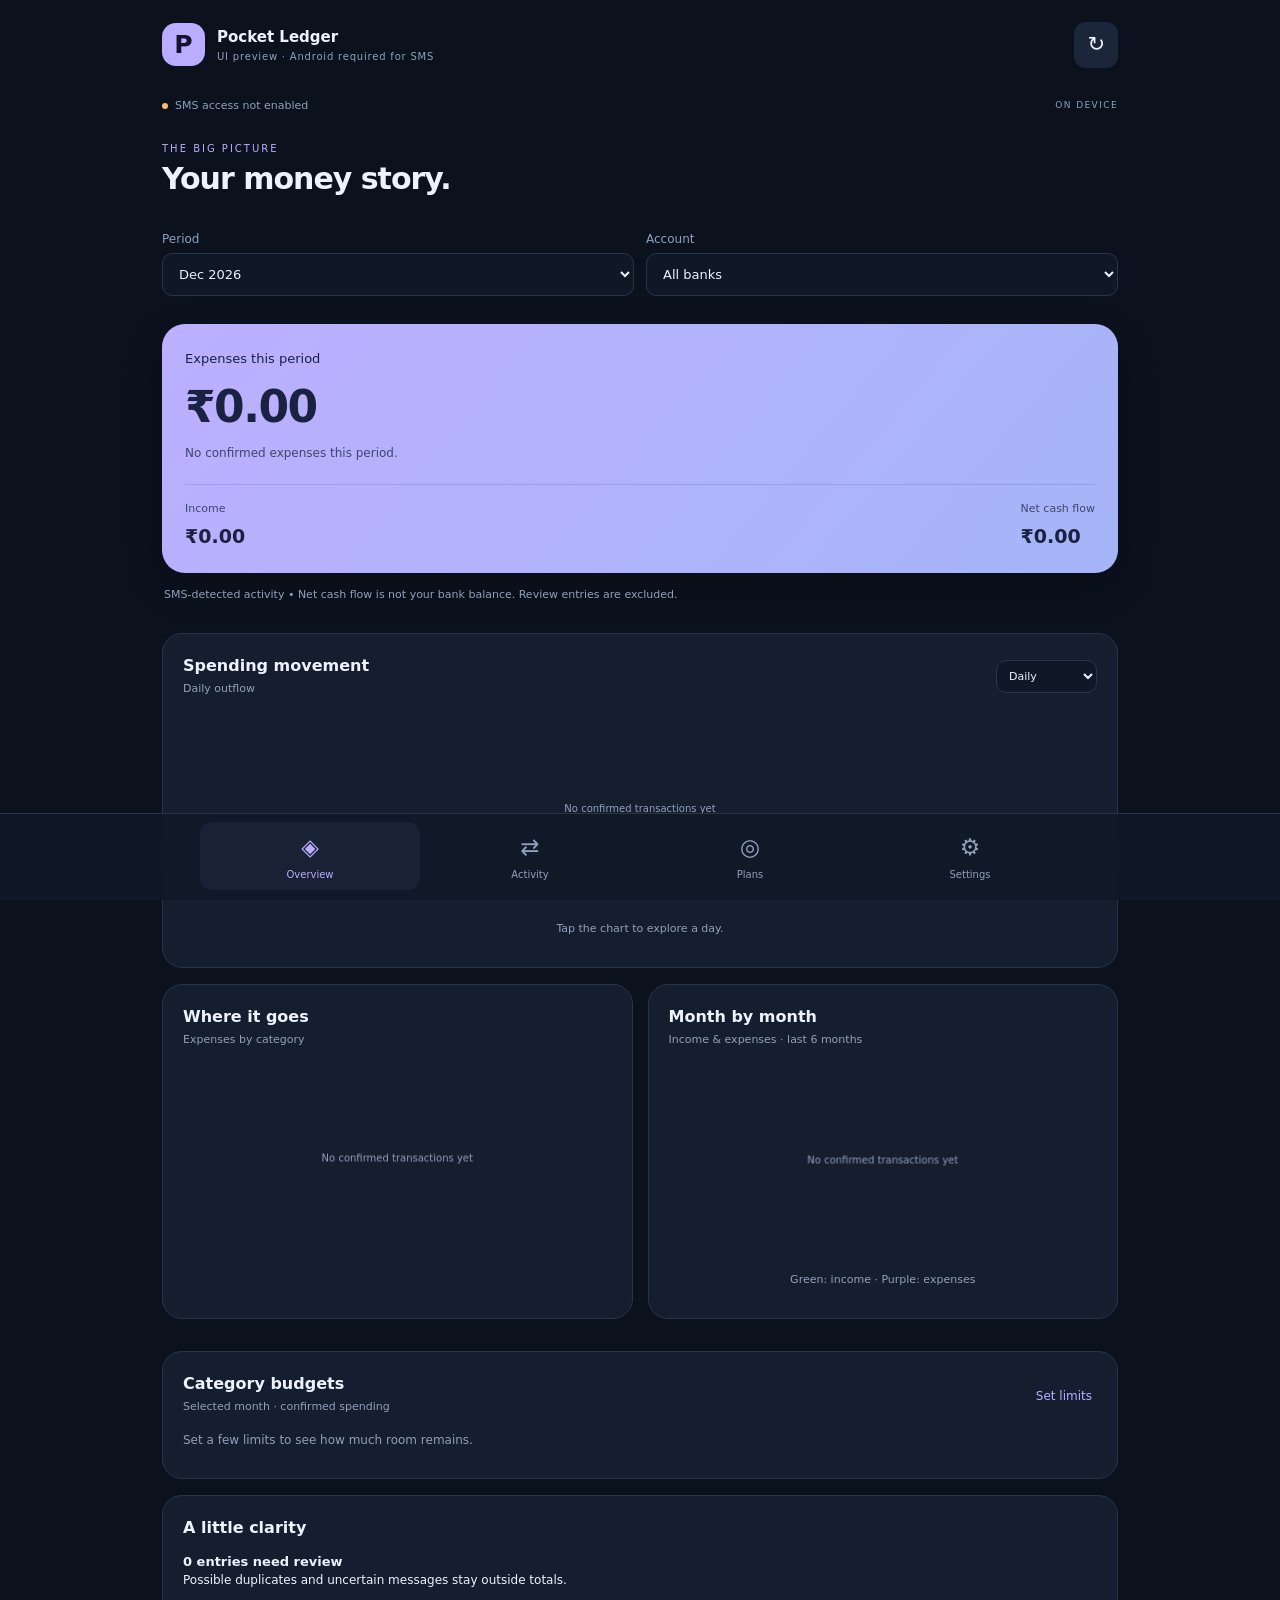
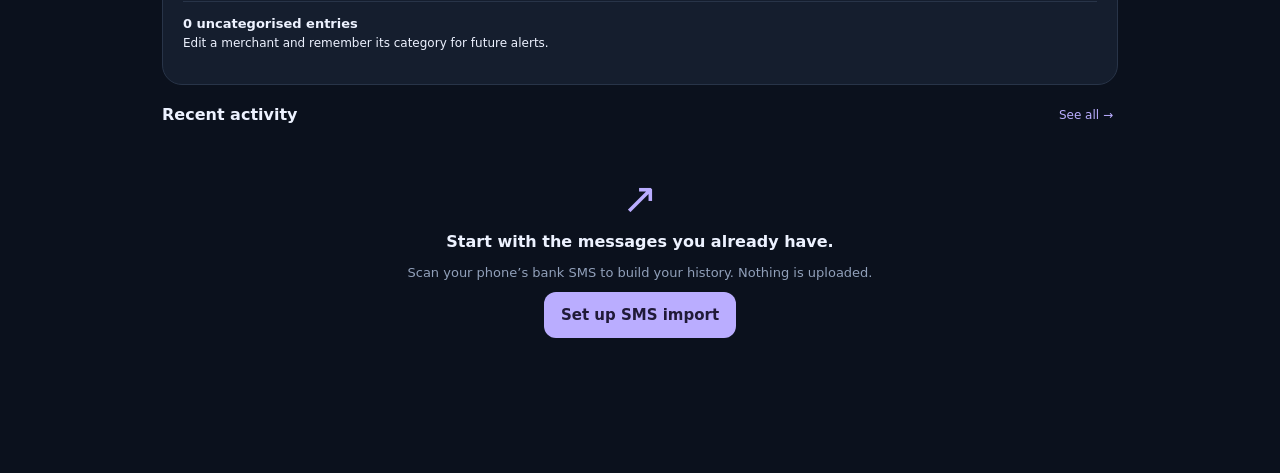
==== PREVIEW.html @ 4aaae6c0 "Fix older Android WebView rendering and verify live dashboard charts" ====
<!doctype html><html lang="en"><head><meta charset="utf-8"><meta name="viewport" content="width=device-width,initial-scale=1,viewport-fit=cover"><meta http-equiv="Content-Security-Policy" content="default-src 'self' data:; script-src 'self' 'unsafe-inline'; style-src 'self' 'unsafe-inline'; connect-src 'none'; img-src 'self' data:"><title>Pocket Ledger</title><style>:root{color-scheme:dark;--bg:#0b111d;--card:#151e2e;--line:#283448;--text:#edf2ff;--muted:#91a0ba;--accent:#baadff;--green:#75e2b4;--red:#ff9ea8}*{box-sizing:border-box}body{margin:0;background:var(--bg);color:var(--text);font:15px/1.5 system-ui,-apple-system,sans-serif}header{display:flex;justify-content:space-between;align-items:center;max-width:1000px;margin:auto;padding:22px 22px 10px}.brand{display:flex;gap:12px;align-items:center;font-weight:700}.brand small{display:block;font-size:10px;color:var(--muted);font-weight:400;letter-spacing:.8px}.logo{display:grid;place-items:center;background:var(--accent);color:#16112d;border-radius:14px;height:43px;width:43px;font-size:25px}main{max-width:1000px;margin:auto;padding:10px 22px 110px}.status{display:flex;gap:7px;align-items:center;color:var(--muted);font-size:11px;margin:10px 0 27px}.dot{height:6px;width:6px;border-radius:50%;background:#ffb86b}.dot.ok{background:var(--green)}.local{margin-left:auto;letter-spacing:1.4px;font-size:9px}.eyebrow{color:var(--accent);font-size:10px;letter-spacing:2px;margin:0 0 5px}h1{font-size:30px;line-height:1.2;font-weight:600;letter-spacing:-1px;margin:0 0 23px}h2{font-size:44px;line-height:1.15;letter-spacing:-1.5px;margin:12px 0}h3{margin:0;font-size:16px;font-weight:600}p{margin:9px 0;color:var(--muted)}button,input,select{font:inherit}button{cursor:pointer;border:0;border-radius:12px;padding:12px 17px;transition:transform .15s,background .15s}button:active{transform:scale(.97)}button:disabled{opacity:.5}input,select{background:#101827;color:var(--text);border:1px solid var(--line);border-radius:10px;padding:12px;width:100%;min-width:0}select{font-size:13px}input:focus,select:focus,button:focus-visible{outline:2px solid var(--accent);outline-offset:2px}label{display:block;font-size:12px;color:var(--muted);margin:10px 0}label input,label select{margin-top:5px}.filters{display:flex;gap:12px;margin-bottom:18px}.filters>*{flex:1;min-width:0}.hero{background:linear-gradient(130deg,#bcafff,#a5b5f7);border-radius:23px;padding:23px;color:#1b2140;box-shadow:0 14px 40px #0002}.hero span{font-size:13px}.hero p{color:#3d476d;font-size:12px}.heroBottom{border-top:1px solid #454a7433;margin-top:22px;padding-top:16px;display:flex;justify-content:space-between;gap:12px}.heroBottom small,.heroBottom strong{display:block}.heroBottom small{font-size:11px;color:#3d476d}.heroBottom strong{font-size:19px;margin-top:4px}.notice{font-size:11px;color:var(--muted);padding:13px 2px;line-height:1.6}.card{border:1px solid var(--line);background:var(--card);border-radius:20px;padding:20px;margin:16px 0}.cardTitle{display:flex;align-items:center;justify-content:space-between;gap:10px;margin-bottom:12px}.cardTitle p{font-size:11px;margin:3px 0}.cardTitle select{width:auto;max-width:130px;font-size:11px;padding:8px}.grid{display:grid;grid-template-columns:1fr 1fr;gap:15px}.grid .card{min-width:0;margin:0 0 16px}canvas{width:100%;display:block;touch-action:pan-y}.chartDetail{font-size:11px;text-align:center;min-height:17px}.legendRow{display:flex;align-items:center;gap:8px;font-size:12px;margin:9px 0}.legendRow b{margin-left:auto}.swatch{width:8px;height:8px;border-radius:4px}.tx{display:flex;gap:12px;align-items:center;width:100%;padding:15px 3px;background:none;color:var(--text);border-radius:0;border-bottom:1px solid var(--line);text-align:left}.txIcon{display:grid;place-items:center;background:#26324a;border-radius:12px;height:43px;width:43px;flex-shrink:0;color:var(--accent);font-size:19px}.txBody{flex:1;min-width:0}.txBody strong{display:block;overflow:hidden;text-overflow:ellipsis;white-space:nowrap;font-weight:500;font-size:14px}.txBody small{display:block;color:var(--muted);font-size:10px;margin-top:3px}.txAmount{text-align:right;font-size:14px;font-weight:600}.txAmount small{display:block;font-weight:400;font-size:9px;color:var(--muted)}.credit{color:var(--green)}.reviewBadge{color:#ffbd7e!important}.empty{text-align:center;padding:25px 12px}.empty p{font-size:13px}.emptyIcon{font-size:43px;color:var(--accent)}.primary{background:var(--accent);color:#201a38;font-weight:600}.secondary{background:#24314a;color:var(--text);border:1px solid #35435d}.danger{background:#422433;color:#ffbbc3}.full{width:100%;margin-top:12px}.icon{background:#1b263a;color:var(--text);font-size:21px;padding:7px 13px}.textButton{background:none;color:var(--accent);padding:5px;font-size:12px}.muted{font-size:12px;color:var(--muted)}.center{text-align:center}nav{position:fixed;bottom:0;left:0;right:0;display:flex;justify-content:center;background:#111a29f5;border-top:1px solid var(--line);padding:8px 8px max(10px,env(safe-area-inset-bottom));backdrop-filter:blur(15px);z-index:5}nav button{flex:1;max-width:220px;background:none;color:var(--muted);font-size:10px;padding:8px}nav span{display:block;font-size:23px;margin-bottom:3px}nav .active{color:var(--accent);background:#b8a9ff0e}.hidden{display:none!important}.page{animation:appear .2s ease}@keyframes appear{from{opacity:0;transform:translateY(5px)}to{opacity:1;transform:none}}.insight{padding:12px 0;border-bottom:1px solid var(--line);font-size:12px}.insight:last-child{border:0}.insight strong{color:var(--text);display:block;font-size:13px}.planHero{margin:18px 0}.planRow{padding:18px;background:var(--card);border:1px solid var(--line);border-radius:15px;margin:13px 0;display:flex;align-items:center;gap:10px}.planRow div{flex:1}.planRow small{display:block;color:var(--muted)}.planRow button{padding:6px 10px;background:none;color:var(--red)}dialog{background:#151e2e;border:1px solid #3a4864;border-radius:20px;color:var(--text);width:calc(100% - 28px);max-width:480px;max-height:88vh;padding:20px;overflow:auto}dialog::backdrop{background:#0009;backdrop-filter:blur(4px)}.check{display:flex;align-items:center;gap:10px}.check input{width:18px}.check label{margin:0}details{font-size:12px;margin:16px 0}details p{white-space:pre-wrap;overflow-wrap:anywhere}#toast{position:fixed;bottom:95px;left:20px;right:20px;max-width:700px;margin:auto;background:#2a3850;color:white;padding:13px;border-radius:12px;font-size:12px;z-index:20;display:none}#search{margin-bottom:14px}@media(max-width:540px){.grid{grid-template-columns:1fr}h1{font-size:28px}.card{padding:17px}}@media(prefers-reduced-motion:reduce){*{animation:none!important;transition:none!important}}
.budgetTrack{background:#283448;height:5px;border-radius:5px;margin-top:9px;overflow:hidden}.budgetTrack div{height:100%;border-radius:5px}
</style></head><body>
<header><div class="brand"><span class="logo">P</span><div>Pocket Ledger<small>UI preview · Android required for SMS</small></div></div><button id="refresh" class="icon" aria-label="Refresh tracker">↻</button></header>
<main><div class="status"><span id="statusDot" class="dot"></span><span id="status">SMS access not enabled</span><span class="local">ON DEVICE</span></div>
<section id="overview" class="page"><div class="title"><div><p class="eyebrow">THE BIG PICTURE</p><h1>Your money story.</h1></div></div><div class="filters"><label>Period<select id="period"></select></label><label>Account<select id="bank"><option value="all">All banks</option><option>KVB</option><option>HDFC</option><option>India Post</option></select></label></div>
<div class="hero"><span>Expenses this period</span><h2 id="expense">₹0</h2><p id="comparison">Import messages to see your spending.</p><div class="heroBottom"><div><small>Income</small><strong id="income">₹0</strong></div><div><small>Net cash flow</small><strong id="net">₹0</strong></div></div></div>
<div class="notice">SMS-detected activity • Net cash flow is not your bank balance. Review entries are excluded.</div>
<article class="card"><div class="cardTitle"><div><h3>Spending movement</h3><p id="trendSubtitle">Daily outflow</p></div><select id="trendMode" aria-label="Trend view"><option value="daily">Daily</option><option value="cumulative">Cumulative</option></select></div><canvas id="trend" height="200" aria-label="Spending line chart"></canvas><p id="trendDetail" class="chartDetail">Tap the chart to explore a day.</p></article>
<div class="grid"><article class="card"><div class="cardTitle"><div><h3>Where it goes</h3><p>Expenses by category</p></div></div><canvas id="pie" height="195" aria-label="Category doughnut chart"></canvas><div id="legend"></div></article><article class="card"><div class="cardTitle"><div><h3>Month by month</h3><p>Income & expenses · last 6 months</p></div></div><canvas id="bars" height="200" aria-label="Monthly income and expense bar chart"></canvas><p class="chartDetail">Green: income · Purple: expenses</p></article></div>
<article class="card"><div class="cardTitle"><div><h3>Category budgets</h3><p>Selected month · confirmed spending</p></div><button id="editBudgets" class="textButton">Set limits</button></div><div id="budgetList"></div></article><article class="card"><h3>A little clarity</h3><div id="insights"></div></article><div class="cardTitle"><h3>Recent activity</h3><button id="seeAll" class="textButton">See all →</button></div><div id="recent"></div><div class="empty" id="welcome"><span class="emptyIcon">↗</span><h3>Start with the messages you already have.</h3><p>Scan your phone’s bank SMS to build your history. Nothing is uploaded.</p><button class="primary" id="welcomeScan">Set up SMS import</button></div></section>
<section id="transactions" class="page hidden"><p class="eyebrow">EVERY RUPEE</p><h1>Your transactions.</h1><input id="search" type="search" placeholder="Search merchant, account or message"><div class="filters"><select id="txStatus" aria-label="Transaction status"><option value="all">All entries</option><option value="confirmed">Confirmed</option><option value="review">Needs review</option><option value="excluded">Excluded</option></select><select id="txDirection" aria-label="Direction"><option value="all">In & out</option><option value="debit">Money out</option><option value="credit">Money in</option></select></div><p class="muted">Uses the period and bank selected on Overview.</p><div id="txList"></div><button id="loadMore" class="secondary hidden">Show more</button></section>
<section id="plans" class="page hidden"><p class="eyebrow">MAKE ROOM FOR WHAT MATTERS</p><h1>Look ahead.</h1><p class="muted">Use a verified balance, not SMS cash flow, to estimate what remains.</p><article class="card"><label>Available money now (₹)<input id="available" type="number" min="0" step="0.01" placeholder="Enter a verified balance"></label><label>Expected income before the horizon (₹)<input id="expected" type="number" min="0" step="0.01" placeholder="0"></label><label>Plan until<input id="horizon" type="date"></label><label>Other costs before that date (₹)<input id="otherCosts" type="number" min="0" step="0.01" placeholder="Bills, everyday spending…"></label></article><div class="hero planHero"><span id="forecastLabel">Estimated remaining</span><h2 id="forecast">—</h2><p id="forecastNote">Enter an available balance to start.</p></div><button id="newPlan" class="primary full">+ Add future expense</button><div id="planList"></div><p class="notice">Estimates only. Enter plans you have not paid yet and remove them after payment. Expected income is not guaranteed. Plans outside the horizon are excluded.</p></section>
<section id="settings" class="page hidden"><p class="eyebrow">YOU ARE IN CONTROL</p><h1>Import & privacy.</h1><article class="card"><h3>Connect your SMS history</h3><p>Enable Read SMS for historical scanning and Receive SMS for new alerts. Supported bank labels: KVB, HDFC, IPPB and DOPBNK / Post Office.</p><button id="permissions" class="primary full">Grant SMS access</button><button id="scan" class="secondary full">Scan all existing messages</button><p id="scanState" class="muted"></p></article><article class="card"><h3>How totals work</h3><p>Only confirmed entries count. Transfers, excluded entries and review entries do not contribute to income or spending. Merchant rules learn from your edits. Unknown merchants stay uncategorised.</p><p>SMS time is shown as the alert date. The actual payment date may differ. Unsupported message formats may not import.</p><p>This app has no Internet permission. Data is stored inside Android’s app storage. Your SMS messages are never edited or deleted. Uninstalling the app removes its data.</p></article><article class="card"><h3>Your data</h3><button id="export" class="secondary full">Export transactions as CSV</button><button id="clear" class="danger full">Delete tracker data</button></article><p class="muted center">Pocket Ledger · SMS edition · 1.0</p></section>
</main><nav aria-label="Main navigation"><button data-page="overview" class="active"><span>◈</span>Overview</button><button data-page="transactions"><span>⇄</span>Activity</button><button data-page="plans"><span>◎</span>Plans</button><button data-page="settings"><span>⚙</span>Settings</button></nav><div id="toast" role="status"></div>
<dialog id="editDialog"><form id="editForm"><div class="cardTitle"><h3>Review transaction</h3><button type="button" class="icon" id="closeEdit" aria-label="Close">×</button></div><div id="editSummary"></div><label>Merchant<input id="editMerchant" maxlength="100"></label><label>Category<select id="editCategory"></select></label><label>Direction<select id="editDirection"><option value="debit">Money out</option><option value="credit">Money in</option></select></label><label>Status<select id="editStatus"><option value="confirmed">Confirmed — include in totals</option><option value="review">Needs review — exclude for now</option><option value="excluded">Excluded — omit from totals</option></select></label><label class="check"><input id="learn" type="checkbox">Remember this merchant category</label><details><summary>Original SMS & parser notes</summary><p id="rawMessage"></p><p id="reason"></p></details><button type="submit" class="primary full">Save changes</button></form></dialog>
<dialog id="planDialog"><form id="planForm"><div class="cardTitle"><h3>Future expense</h3><button id="closePlan" type="button" class="icon" aria-label="Close">×</button></div><label>What are you planning?<input id="planName" maxlength="100" required placeholder="Trip, phone, rent…"></label><label>Amount (₹)<input id="planAmount" type="number" min="0.01" step="0.01" required></label><label>Payment date<input id="planDate" type="date" required></label><button type="submit" class="primary full">Add to plan</button></form></dialog><dialog id="budgetDialog"><form id="budgetForm"><div class="cardTitle"><h3>Monthly category limits</h3><button id="closeBudgets" type="button" class="icon" aria-label="Close">×</button></div><p class="muted">Limits repeat each month. Blank means no limit. Uses the bank filter on Overview.</p><div id="budgetInputs"></div><button type="submit" class="primary full">Save budgets</button></form></dialog><script>'use strict';
// Android 8-10 can ship older WebViews. Keep DOM updates compatible.
if(typeof Element!=='undefined'&&!Element.prototype.replaceChildren){Element.prototype.replaceChildren=function(){while(this.firstChild)this.removeChild(this.firstChild);for(let i=0;i<arguments.length;i++)this.appendChild(arguments[i]);};}

const $=id=>document.getElementById(id), categories=['Uncategorised','Food','Travel','Shopping','Groceries','Bills','Health','Entertainment','Income','Transfer','Other'];
const colors=['#baadff','#75e2b4','#ffbe87','#7dc8ff','#ff9ea8','#e4cf83','#c297e8','#7bc7bf','#afbfda'];
let state={transactions:[],plans:[],smsGranted:false}, editId=null, page='overview', limit=100, trendPoints=[], chartDays=[];
const money=v=>new Intl.NumberFormat('en-IN',{style:'currency',currency:'INR',maximumFractionDigits:2}).format(v/100);
const key=t=>{const d=new Date(t);return `${d.getFullYear()}-${String(d.getMonth()+1).padStart(2,'0')}`;};
const localDate=d=>`${d.getFullYear()}-${String(d.getMonth()+1).padStart(2,'0')}-${String(d.getDate()).padStart(2,'0')}`;
const monthLabel=k=>new Date(k+'-01T12:00:00').toLocaleDateString('en-IN',{month:'short',year:'numeric'});
function el(tag,text,cls){const e=document.createElement(tag);if(text!==undefined)e.textContent=text;if(cls)e.className=cls;return e;}
function toast(s){$('toast').textContent=s;$('toast').style.display='block';clearTimeout(toast.timer);toast.timer=setTimeout(()=>$('toast').style.display='none',6500);}
function native(method,...args){if(window.Ledger&&typeof window.Ledger[method]==='function')window.Ledger[method](...args);else toast('SMS access requires the Android app. This browser preview contains no bank data.');}
window.nativeEvent=(type,payload)=>{if(type==='snapshot'){try{state=JSON.parse(payload);updatePeriods();render();}catch(e){toast('Unable to read tracker data.');}}else if(type==='cleared'){localStorage.clear();['available','expected','otherCosts'].forEach(id=>$(id).value='');renderPlans();renderBudgets();}else if(type==='scanDone'){$('scan').disabled=false;$('scanState').textContent='Scan finished.';}else toast(payload);};
function updatePeriods(){const chosen=$('period').value;const ks=[...new Set([key(Date.now()),...state.transactions.map(t=>key(t.time))])].sort().reverse();$('period').replaceChildren(...ks.map(k=>{const o=el('option',monthLabel(k));o.value=k;return o;}),(()=>{const o=el('option','All history');o.value='all';return o;})());if(ks.includes(chosen)||chosen==='all')$('period').value=chosen;}
function filtered(){return state.transactions.filter(t=>($('bank').value==='all'||t.bank===$('bank').value)&&($('period').value==='all'||key(t.time)===$('period').value));}
const included=t=>t.status==='confirmed'&&t.category!=='Transfer';
function sums(items){return items.filter(included).reduce((s,t)=>{s[t.direction]+=t.amount;return s;},{debit:0,credit:0});}
function showPage(p){page=p;document.querySelectorAll('.page').forEach(e=>e.classList.toggle('hidden',e.id!==p));document.querySelectorAll('nav button').forEach(e=>e.classList.toggle('active',e.dataset.page===p));window.scrollTo(0,0);if(p==='overview')setTimeout(charts,0);if(p==='transactions')renderTransactions();}
function render(){const tx=filtered(),s=sums(tx);$('expense').textContent=money(s.debit);$('income').textContent=money(s.credit);$('net').textContent=money(s.credit-s.debit);$('welcome').classList.toggle('hidden',state.transactions.length>0);$('status').textContent=state.smsGranted?'SMS enabled · new alerts imported on arrival':'SMS access not enabled';$('statusDot').classList.toggle('ok',state.smsGranted);
let comparison='No confirmed expenses this period.';if(s.debit){if($('period').value==='all')comparison='All confirmed SMS-detected expenses.';else{const d=new Date($('period').value+'-01T12:00:00');d.setMonth(d.getMonth()-1);const prev=sums(state.transactions.filter(t=>key(t.time)===key(d)&&($('bank').value==='all'||t.bank===$('bank').value))).debit;comparison=prev?`${Math.abs((s.debit-prev)/prev*100).toFixed(0)}% ${s.debit>=prev?'higher':'lower'} than previous month`:'No previous-month spending for comparison.';}}$('comparison').textContent=comparison;
const agg={};tx.filter(t=>included(t)&&t.direction==='debit').forEach(t=>agg[t.category]=(agg[t.category]||0)+t.amount);const sorted=Object.entries(agg).sort((a,b)=>b[1]-a[1]);$('legend').replaceChildren(...sorted.map(([name,v],i)=>{const r=el('div',undefined,'legendRow'),dot=el('span',undefined,'swatch');dot.style.background=colors[i%colors.length];r.append(dot,el('span',name),el('b',money(v)));return r;}));
const review=tx.filter(t=>t.status==='review').length, unknown=tx.filter(t=>included(t)&&t.category==='Uncategorised').length;$('insights').replaceChildren();const insight=(a,b)=>{const e=el('div',undefined,'insight');e.append(el('strong',a),el('span',b));$('insights').append(e);};if(sorted.length)insight(`${sorted[0][0]} leads your spending`,`${money(sorted[0][1])} · ${(sorted[0][1]/s.debit*100).toFixed(0)}% of this period’s expenses`);insight(`${review} entries need review`,'Possible duplicates and uncertain messages stay outside totals.');insight(`${unknown} uncategorised entries`,'Edit a merchant and remember its category for future alerts.');const max=tx.filter(t=>included(t)&&t.direction==='debit').sort((a,b)=>b.amount-a.amount)[0];if(max)insight('Largest detected expense',`${money(max.amount)} at ${max.merchant}`);
$('recent').replaceChildren(...tx.slice(0,5).map(row));renderTransactions();renderPlans();renderBudgets();if(page==='overview')requestAnimationFrame(charts);}
function row(t){const r=el('button',undefined,'tx');const symbol=t.category==='Transfer'?'⇄':t.direction==='credit'?'↙':'↗';const body=el('div',undefined,'txBody');body.append(el('strong',t.merchant),el('small',`${t.bank} · ${t.account==='Unknown'?'Unknown account':'••'+t.account} · ${t.category}`));const amount=el('div',undefined,'txAmount '+(t.direction==='credit'?'credit':''));amount.append(el('span',(t.direction==='debit'?'−':'+')+money(t.amount)),el('small',new Date(t.time).toLocaleDateString('en-IN',{day:'numeric',month:'short'})));if(t.status!=='confirmed')amount.append(el('small',t.status==='review'?'Review':'Excluded','reviewBadge'));r.append(el('span',symbol,'txIcon'),body,amount);r.onclick=()=>edit(t);return r;}
function renderTransactions(){const q=$('search').value.toLowerCase();const list=filtered().filter(t=>($('txStatus').value==='all'||t.status===$('txStatus').value)&&($('txDirection').value==='all'||t.direction===$('txDirection').value)&&[t.merchant,t.raw,t.bank,t.account,t.category].join(' ').toLowerCase().includes(q));$('txList').replaceChildren(...list.slice(0,limit).map(row));if(!list.length)$('txList').append(el('p','No transactions match these filters.','empty'));$('loadMore').classList.toggle('hidden',list.length<=limit);}
function edit(t){editId=t.id;$('editSummary').textContent=`${money(t.amount)} · ${t.bank} · ${new Date(t.time).toLocaleString('en-IN')}`;$('editMerchant').value=t.merchant;$('editCategory').value=t.category;$('editDirection').value=t.direction;$('editStatus').value=t.status;$('learn').checked=false;$('rawMessage').textContent=t.raw;$('reason').textContent=t.reason||'Parser matched an explicit bank transaction. Please verify against the SMS.';$('editDialog').showModal();}
window.closeDialog=()=>{if($('editDialog').open)$('editDialog').close();else if($('planDialog').open)$('planDialog').close();else if($('budgetDialog').open)$('budgetDialog').close();else showPage('overview');};
function canvas(id){const c=$(id),r=c.getBoundingClientRect(),w=r.width||300,h=Number(c.getAttribute('height'));c.width=Math.round(w*devicePixelRatio);c.height=Math.round(h*devicePixelRatio);const x=c.getContext('2d');x.scale(devicePixelRatio,devicePixelRatio);x.font='10px system-ui';return {x,w,h,c};}
function noData(x,w,h){x.fillStyle='#91a0ba';x.textAlign='center';x.fillText('No confirmed transactions yet',w/2,h/2);}
function charts(){if(page!=='overview')return;drawTrend();drawPie();drawBars();}
function drawTrend(){const {x,w,h}=canvas('trend'),out=filtered().filter(t=>included(t)&&t.direction==='debit'),map={};out.forEach(t=>{const k=localDate(new Date(t.time));map[k]=(map[k]||0)+t.amount;});if(!out.length){noData(x,w,h);trendPoints=[];return;}
let start,end;if($('period').value!=='all'){start=new Date($('period').value+'-01T12:00:00');end=new Date(start.getFullYear(),start.getMonth()+1,0,12);}else{start=new Date(Math.min(...out.map(t=>t.time)));start.setHours(12,0,0,0);end=new Date(Math.max(...out.map(t=>t.time)));end.setHours(12,0,0,0);}chartDays=[];let values=[],running=0;for(let d=new Date(start);d<=end;d.setDate(d.getDate()+1)){const k=localDate(d),v=map[k]||0;running+=v;chartDays.push(k);values.push($('trendMode').value==='cumulative'?running:v);}const max=Math.max(...values,1),left=46,right=w-8,top=12,bottom=h-30;trendPoints=[];x.strokeStyle='#29364d';x.fillStyle='#91a0ba';for(let i=0;i<4;i++){const yy=top+(bottom-top)*i/3;x.beginPath();x.moveTo(left,yy);x.lineTo(right,yy);x.stroke();x.textAlign='right';x.fillText('₹'+Math.round(max*(1-i/3)/100).toLocaleString('en-IN'),left-5,yy+3);}values.forEach((v,i)=>trendPoints.push([left+(right-left)*i/Math.max(values.length-1,1),bottom-(bottom-top)*v/max]));const grad=x.createLinearGradient(0,top,0,bottom);grad.addColorStop(0,'#baadff55');grad.addColorStop(1,'#baadff00');x.beginPath();x.moveTo(trendPoints[0][0],bottom);trendPoints.forEach(p=>x.lineTo(...p));x.lineTo(trendPoints[trendPoints.length-1][0],bottom);x.closePath();x.fillStyle=grad;x.fill();x.beginPath();trendPoints.forEach((p,i)=>i?x.lineTo(...p):x.moveTo(...p));x.lineWidth=2.4;x.strokeStyle='#baadff';x.stroke();[0,Math.floor((values.length-1)/2),values.length-1].forEach(i=>{x.fillStyle='#91a0ba';x.textAlign=i===0?'left':i===values.length-1?'right':'center';x.fillText(new Date(chartDays[i]+'T12:00:00').toLocaleDateString('en-IN',{day:'numeric',month:'short'}),trendPoints[i][0],h-7);});$('trendSubtitle').textContent=$('trendMode').value==='cumulative'?'Cumulative outflow · selected period':'Daily outflow · selected period';}
function drawPie(){const {x,w,h}=canvas('pie'),agg={};filtered().filter(t=>included(t)&&t.direction==='debit').forEach(t=>agg[t.category]=(agg[t.category]||0)+t.amount);const values=Object.entries(agg).sort((a,b)=>b[1]-a[1]).map(a=>a[1]),total=values.reduce((a,b)=>a+b,0);if(!total)return noData(x,w,h);const cx=w/2,cy=h/2,r=Math.min(w/2-10,h/2-10);let angle=-Math.PI/2;values.forEach((v,i)=>{const end=angle+v/total*Math.PI*2;x.beginPath();x.arc(cx,cy,r,angle,end);x.arc(cx,cy,r*.72,end,angle,true);x.closePath();x.fillStyle=colors[i%colors.length];x.fill();angle=end;});x.textAlign='center';x.fillStyle='#edf2ff';x.font='bold 17px system-ui';x.fillText(money(total),cx,cy);x.font='10px system-ui';x.fillStyle='#91a0ba';x.fillText('total expenses',cx,cy+19);}
function drawBars(){const {x,w,h}=canvas('bars'),anchor=$('period').value==='all'?new Date():new Date($('period').value+'-01T12:00:00'),months=[];for(let i=5;i>=0;i--)months.push(key(new Date(anchor.getFullYear(),anchor.getMonth()-i,1)));const vals=months.map(m=>sums(state.transactions.filter(t=>key(t.time)===m&&($('bank').value==='all'||t.bank===$('bank').value))));const max=Math.max(...vals.flatMap(s=>[s.credit,s.debit]),1);if(max===1)return noData(x,w,h);const left=44,bottom=h-26,top=14,step=(w-left-8)/6;for(let i=0;i<3;i++){const y=top+(bottom-top)*i/2;x.strokeStyle='#29364d';x.beginPath();x.moveTo(left,y);x.lineTo(w,y);x.stroke();x.fillStyle='#91a0ba';x.textAlign='right';x.fillText('₹'+Math.round(max*(1-i/2)/100).toLocaleString('en-IN'),left-4,y+3);}vals.forEach((s,i)=>{const width=Math.max(4,Math.min(15,step*.25)),px=left+step*i+step*.2;[['credit','#75e2b4'],['debit','#baadff']].forEach(([k,col],j)=>{const bh=(bottom-top)*s[k]/max;x.fillStyle=col;x.fillRect(px+j*(width+3),bottom-bh,width,bh);});x.fillStyle='#91a0ba';x.textAlign='center';x.fillText(new Date(months[i]+'-01T12:00:00').toLocaleDateString('en-IN',{month:'short'}),left+step*(i+.5),h-7);});}
function renderPlans(){const horizon=$('horizon').value,today=localDate(new Date()),within=state.plans.filter(p=>p.date<=horizon&&p.date>=today),total=within.reduce((a,p)=>a+p.amount,0),balance=$('available').value;const remaining=Math.round((Number(balance||0)+Number($('expected').value||0)-Number($('otherCosts').value||0))*100)-total;$('forecast').textContent=balance===''?'—':money(Math.abs(remaining));$('forecastLabel').textContent=remaining<0&&balance!==''?'Estimated shortfall':'Estimated remaining';$('forecastNote').textContent=balance===''?'Enter an available balance to start.':`${money(total)} in plans due by ${horizon}. ${remaining<0?'Your plan needs more funding.':'After entered income, costs and plans.'}`;$('planList').replaceChildren(...state.plans.map(p=>{const r=el('div',undefined,'planRow'),b=el('div');b.append(el('strong',p.name),el('small',p.date+(p.date<today?' · Past due — review or remove':p.date>horizon?' · Outside horizon':'')));const del=el('button','×');del.setAttribute('aria-label','Delete '+p.name);del.onclick=()=>{if(confirm('Remove this future expense?'))native('deletePlan',p.id);};r.append(b,el('strong',money(p.amount)),del);return r;}));}
document.querySelectorAll('nav button').forEach(b=>b.onclick=()=>showPage(b.dataset.page));$('seeAll').onclick=()=>showPage('transactions');$('refresh').onclick=()=>native('refreshData');$('permissions').onclick=()=>native('permissions');$('welcomeScan').onclick=()=>showPage('settings');$('scan').onclick=()=>{if(!state.smsGranted)return toast('Grant SMS access first.');$('scan').disabled=true;$('scanState').textContent='Scanning stored messages…';native('scanHistory');};$('export').onclick=()=>native('exportCsv');$('clear').onclick=()=>native('clearData');['period','bank','trendMode'].forEach(id=>$(id).onchange=()=>{limit=100;render();});['search','txStatus','txDirection'].forEach(id=>$(id).oninput=()=>{limit=100;renderTransactions();});$('loadMore').onclick=()=>{limit+=100;renderTransactions();};$('editCategory').replaceChildren(...categories.map(c=>el('option',c)));$('closeEdit').onclick=()=>$('editDialog').close();$('editForm').onsubmit=e=>{e.preventDefault();native('edit',editId,$('editCategory').value,$('editMerchant').value.trim()||'Unknown',$('editStatus').value,$('editDirection').value,$('learn').checked);$('editDialog').close();};$('newPlan').onclick=()=>{$('planDate').value=localDate(new Date());$('planDialog').showModal();};$('closePlan').onclick=()=>$('planDialog').close();$('planForm').onsubmit=e=>{e.preventDefault();native('addPlan',$('planName').value.trim(),Math.round(Number($('planAmount').value)*100),$('planDate').value);$('planDialog').close();$('planForm').reset();};['available','expected','horizon','otherCosts'].forEach(id=>{$(id).value=localStorage.getItem(id)||'';$(id).oninput=()=>{localStorage.setItem(id,$(id).value);renderPlans();};});if(!$('horizon').value){const d=new Date();d.setMonth(d.getMonth()+1);$('horizon').value=localDate(d);}
$('trend').onclick=e=>{if(!trendPoints.length)return;const px=e.clientX-$('trend').getBoundingClientRect().left;let i=0;trendPoints.forEach((p,n)=>{if(Math.abs(p[0]-px)<Math.abs(trendPoints[i][0]-px))i=n;});const day=chartDays[i],tx=filtered().filter(t=>included(t)&&localDate(new Date(t.time))===day),s=sums(tx);$('trendDetail').textContent=`${day} · ${tx.length} entries · Out ${money(s.debit)} · In ${money(s.credit)}`;};window.addEventListener('resize',()=>requestAnimationFrame(charts));updatePeriods();render();

function getBudgets(){try{return JSON.parse(localStorage.getItem('budgets')||'{}');}catch(e){return {};}}
function renderBudgets(){const budgets=getBudgets();$('budgetList').replaceChildren();if($('period').value==='all'){$('budgetList').append(el('p','Choose a month to compare spending against budgets.','muted'));return;}const tx=filtered().filter(t=>included(t)&&t.direction==='debit');Object.entries(budgets).forEach(([category,cap])=>{if(cap<=0)return;const spent=tx.filter(t=>t.category===category).reduce((a,t)=>a+t.amount,0),r=el('div',undefined,'insight');r.append(el('strong',category+' · '+money(spent)+' / '+money(cap)),el('span',spent>cap?money(spent-cap)+' over budget':money(cap-spent)+' remaining'));const track=el('div',undefined,'budgetTrack'),bar=el('div');bar.style.width=Math.min(spent/cap*100,100)+'%';bar.style.background=spent>cap?'var(--red)':'var(--accent)';track.append(bar);r.append(track);$('budgetList').append(r);});if(!$('budgetList').children.length)$('budgetList').append(el('p','Set a few limits to see how much room remains.','muted'));}
$('editBudgets').onclick=()=>{const budgets=getBudgets();$('budgetInputs').replaceChildren(...categories.filter(c=>!['Income','Transfer'].includes(c)).map(c=>{const label=el('label',c+' (₹)'),input=el('input');input.type='number';input.min='0';input.step='0.01';input.dataset.category=c;input.value=budgets[c]?budgets[c]/100:'';label.append(input);return label;}));$('budgetDialog').showModal();};$('closeBudgets').onclick=()=>$('budgetDialog').close();$('budgetForm').onsubmit=e=>{e.preventDefault();const b={};Array.from($('budgetInputs').children).forEach(l=>{const input=l.children[0];if(Number(input.value)>0)b[input.dataset.category]=Math.round(Number(input.value)*100);});localStorage.setItem('budgets',JSON.stringify(b));$('budgetDialog').close();renderBudgets();};renderBudgets();
// While visible, pick up new SMS inserts without reopening the dashboard.
setInterval(()=>{if(window.Ledger&&!document.hidden)window.Ledger.refreshData();},5000);
</script></body></html>
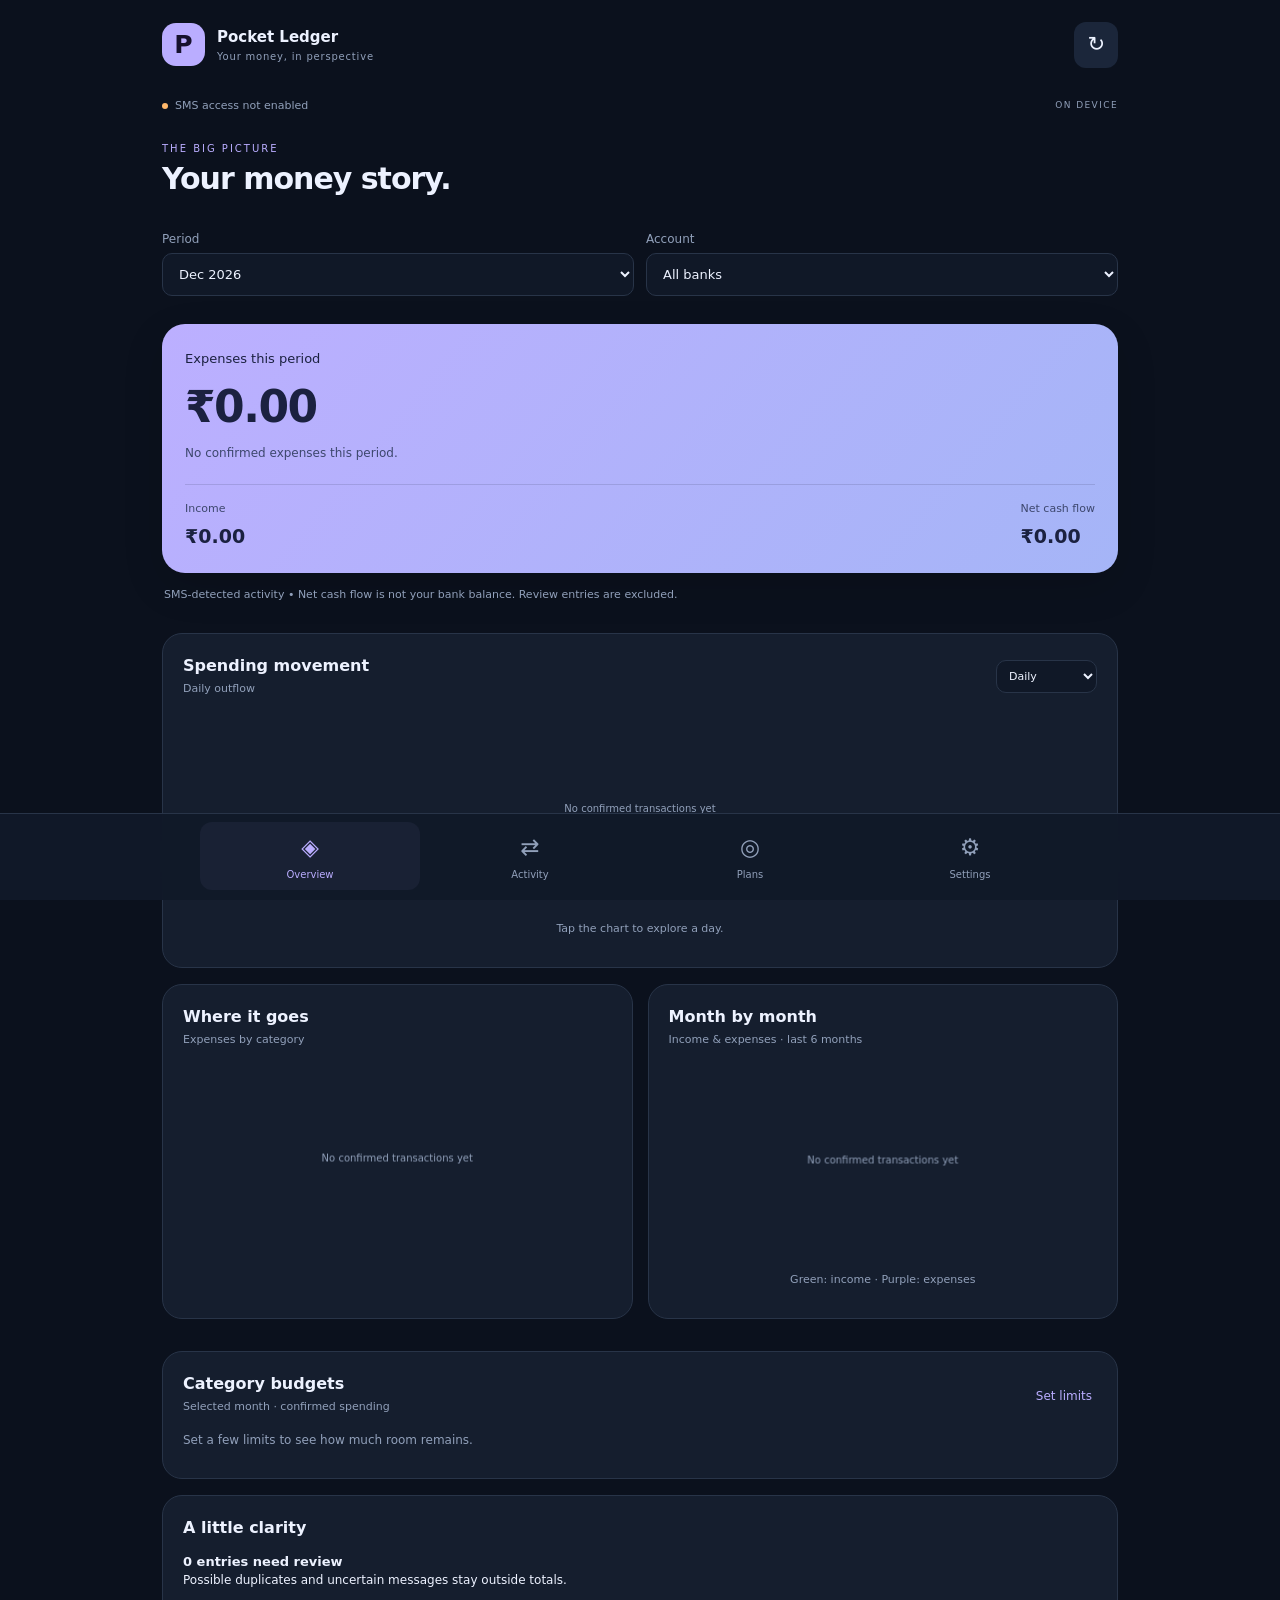
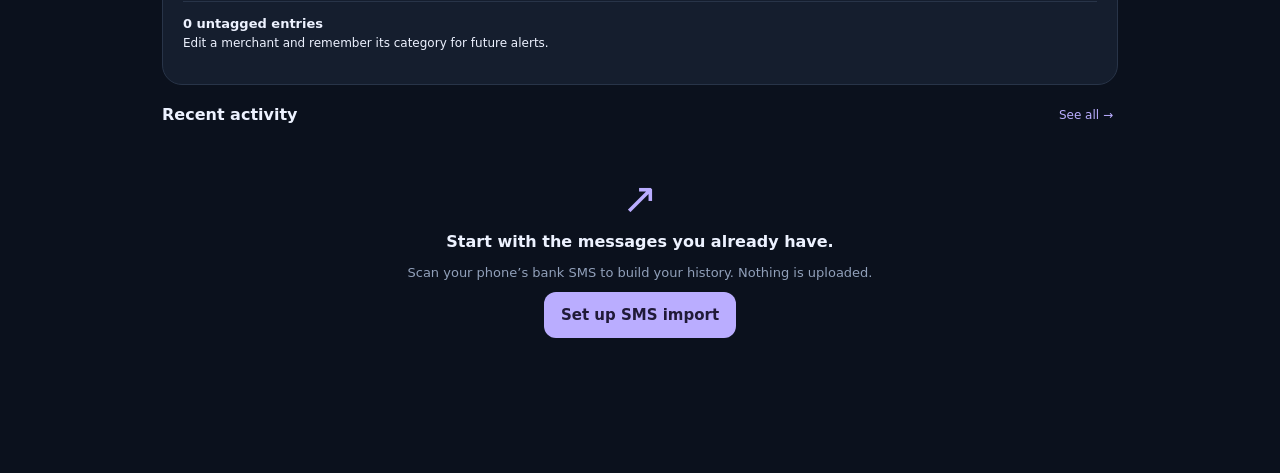
==== commit 4c67c48a: "Support broad bank SMS and automatic merchant categories with tagged filters" ====
--- a/PREVIEW.html
+++ b/PREVIEW.html
@@ -1,23 +1,24 @@
 <!doctype html><html lang="en"><head><meta charset="utf-8"><meta name="viewport" content="width=device-width,initial-scale=1,viewport-fit=cover"><meta http-equiv="Content-Security-Policy" content="default-src 'self' data:; script-src 'self' 'unsafe-inline'; style-src 'self' 'unsafe-inline'; connect-src 'none'; img-src 'self' data:"><title>Pocket Ledger</title><style>:root{color-scheme:dark;--bg:#0b111d;--card:#151e2e;--line:#283448;--text:#edf2ff;--muted:#91a0ba;--accent:#baadff;--green:#75e2b4;--red:#ff9ea8}*{box-sizing:border-box}body{margin:0;background:var(--bg);color:var(--text);font:15px/1.5 system-ui,-apple-system,sans-serif}header{display:flex;justify-content:space-between;align-items:center;max-width:1000px;margin:auto;padding:22px 22px 10px}.brand{display:flex;gap:12px;align-items:center;font-weight:700}.brand small{display:block;font-size:10px;color:var(--muted);font-weight:400;letter-spacing:.8px}.logo{display:grid;place-items:center;background:var(--accent);color:#16112d;border-radius:14px;height:43px;width:43px;font-size:25px}main{max-width:1000px;margin:auto;padding:10px 22px 110px}.status{display:flex;gap:7px;align-items:center;color:var(--muted);font-size:11px;margin:10px 0 27px}.dot{height:6px;width:6px;border-radius:50%;background:#ffb86b}.dot.ok{background:var(--green)}.local{margin-left:auto;letter-spacing:1.4px;font-size:9px}.eyebrow{color:var(--accent);font-size:10px;letter-spacing:2px;margin:0 0 5px}h1{font-size:30px;line-height:1.2;font-weight:600;letter-spacing:-1px;margin:0 0 23px}h2{font-size:44px;line-height:1.15;letter-spacing:-1.5px;margin:12px 0}h3{margin:0;font-size:16px;font-weight:600}p{margin:9px 0;color:var(--muted)}button,input,select{font:inherit}button{cursor:pointer;border:0;border-radius:12px;padding:12px 17px;transition:transform .15s,background .15s}button:active{transform:scale(.97)}button:disabled{opacity:.5}input,select{background:#101827;color:var(--text);border:1px solid var(--line);border-radius:10px;padding:12px;width:100%;min-width:0}select{font-size:13px}input:focus,select:focus,button:focus-visible{outline:2px solid var(--accent);outline-offset:2px}label{display:block;font-size:12px;color:var(--muted);margin:10px 0}label input,label select{margin-top:5px}.filters{display:flex;gap:12px;margin-bottom:18px}.filters>*{flex:1;min-width:0}.hero{background:linear-gradient(130deg,#bcafff,#a5b5f7);border-radius:23px;padding:23px;color:#1b2140;box-shadow:0 14px 40px #0002}.hero span{font-size:13px}.hero p{color:#3d476d;font-size:12px}.heroBottom{border-top:1px solid #454a7433;margin-top:22px;padding-top:16px;display:flex;justify-content:space-between;gap:12px}.heroBottom small,.heroBottom strong{display:block}.heroBottom small{font-size:11px;color:#3d476d}.heroBottom strong{font-size:19px;margin-top:4px}.notice{font-size:11px;color:var(--muted);padding:13px 2px;line-height:1.6}.card{border:1px solid var(--line);background:var(--card);border-radius:20px;padding:20px;margin:16px 0}.cardTitle{display:flex;align-items:center;justify-content:space-between;gap:10px;margin-bottom:12px}.cardTitle p{font-size:11px;margin:3px 0}.cardTitle select{width:auto;max-width:130px;font-size:11px;padding:8px}.grid{display:grid;grid-template-columns:1fr 1fr;gap:15px}.grid .card{min-width:0;margin:0 0 16px}canvas{width:100%;display:block;touch-action:pan-y}.chartDetail{font-size:11px;text-align:center;min-height:17px}.legendRow{display:flex;align-items:center;gap:8px;font-size:12px;margin:9px 0}.legendRow b{margin-left:auto}.swatch{width:8px;height:8px;border-radius:4px}.tx{display:flex;gap:12px;align-items:center;width:100%;padding:15px 3px;background:none;color:var(--text);border-radius:0;border-bottom:1px solid var(--line);text-align:left}.txIcon{display:grid;place-items:center;background:#26324a;border-radius:12px;height:43px;width:43px;flex-shrink:0;color:var(--accent);font-size:19px}.txBody{flex:1;min-width:0}.txBody strong{display:block;overflow:hidden;text-overflow:ellipsis;white-space:nowrap;font-weight:500;font-size:14px}.txBody small{display:block;color:var(--muted);font-size:10px;margin-top:3px}.txAmount{text-align:right;font-size:14px;font-weight:600}.txAmount small{display:block;font-weight:400;font-size:9px;color:var(--muted)}.credit{color:var(--green)}.reviewBadge{color:#ffbd7e!important}.empty{text-align:center;padding:25px 12px}.empty p{font-size:13px}.emptyIcon{font-size:43px;color:var(--accent)}.primary{background:var(--accent);color:#201a38;font-weight:600}.secondary{background:#24314a;color:var(--text);border:1px solid #35435d}.danger{background:#422433;color:#ffbbc3}.full{width:100%;margin-top:12px}.icon{background:#1b263a;color:var(--text);font-size:21px;padding:7px 13px}.textButton{background:none;color:var(--accent);padding:5px;font-size:12px}.muted{font-size:12px;color:var(--muted)}.center{text-align:center}nav{position:fixed;bottom:0;left:0;right:0;display:flex;justify-content:center;background:#111a29f5;border-top:1px solid var(--line);padding:8px 8px max(10px,env(safe-area-inset-bottom));backdrop-filter:blur(15px);z-index:5}nav button{flex:1;max-width:220px;background:none;color:var(--muted);font-size:10px;padding:8px}nav span{display:block;font-size:23px;margin-bottom:3px}nav .active{color:var(--accent);background:#b8a9ff0e}.hidden{display:none!important}.page{animation:appear .2s ease}@keyframes appear{from{opacity:0;transform:translateY(5px)}to{opacity:1;transform:none}}.insight{padding:12px 0;border-bottom:1px solid var(--line);font-size:12px}.insight:last-child{border:0}.insight strong{color:var(--text);display:block;font-size:13px}.planHero{margin:18px 0}.planRow{padding:18px;background:var(--card);border:1px solid var(--line);border-radius:15px;margin:13px 0;display:flex;align-items:center;gap:10px}.planRow div{flex:1}.planRow small{display:block;color:var(--muted)}.planRow button{padding:6px 10px;background:none;color:var(--red)}dialog{background:#151e2e;border:1px solid #3a4864;border-radius:20px;color:var(--text);width:calc(100% - 28px);max-width:480px;max-height:88vh;padding:20px;overflow:auto}dialog::backdrop{background:#0009;backdrop-filter:blur(4px)}.check{display:flex;align-items:center;gap:10px}.check input{width:18px}.check label{margin:0}details{font-size:12px;margin:16px 0}details p{white-space:pre-wrap;overflow-wrap:anywhere}#toast{position:fixed;bottom:95px;left:20px;right:20px;max-width:700px;margin:auto;background:#2a3850;color:white;padding:13px;border-radius:12px;font-size:12px;z-index:20;display:none}#search{margin-bottom:14px}@media(max-width:540px){.grid{grid-template-columns:1fr}h1{font-size:28px}.card{padding:17px}}@media(prefers-reduced-motion:reduce){*{animation:none!important;transition:none!important}}
 .budgetTrack{background:#283448;height:5px;border-radius:5px;margin-top:9px;overflow:hidden}.budgetTrack div{height:100%;border-radius:5px}
 </style></head><body>
-<header><div class="brand"><span class="logo">P</span><div>Pocket Ledger<small>UI preview · Android required for SMS</small></div></div><button id="refresh" class="icon" aria-label="Refresh tracker">↻</button></header>
+<header><div class="brand"><span class="logo">P</span><div>Pocket Ledger<small>Your money, in perspective</small></div></div><button id="refresh" class="icon" aria-label="Refresh tracker">↻</button></header>
 <main><div class="status"><span id="statusDot" class="dot"></span><span id="status">SMS access not enabled</span><span class="local">ON DEVICE</span></div>
-<section id="overview" class="page"><div class="title"><div><p class="eyebrow">THE BIG PICTURE</p><h1>Your money story.</h1></div></div><div class="filters"><label>Period<select id="period"></select></label><label>Account<select id="bank"><option value="all">All banks</option><option>KVB</option><option>HDFC</option><option>India Post</option></select></label></div>
+<section id="overview" class="page"><div class="title"><div><p class="eyebrow">THE BIG PICTURE</p><h1>Your money story.</h1></div></div><div class="filters"><label>Period<select id="period"></select></label><label>Account<select id="bank"><option value="all">All banks</option></select></label></div>
 <div class="hero"><span>Expenses this period</span><h2 id="expense">₹0</h2><p id="comparison">Import messages to see your spending.</p><div class="heroBottom"><div><small>Income</small><strong id="income">₹0</strong></div><div><small>Net cash flow</small><strong id="net">₹0</strong></div></div></div>
 <div class="notice">SMS-detected activity • Net cash flow is not your bank balance. Review entries are excluded.</div>
 <article class="card"><div class="cardTitle"><div><h3>Spending movement</h3><p id="trendSubtitle">Daily outflow</p></div><select id="trendMode" aria-label="Trend view"><option value="daily">Daily</option><option value="cumulative">Cumulative</option></select></div><canvas id="trend" height="200" aria-label="Spending line chart"></canvas><p id="trendDetail" class="chartDetail">Tap the chart to explore a day.</p></article>
 <div class="grid"><article class="card"><div class="cardTitle"><div><h3>Where it goes</h3><p>Expenses by category</p></div></div><canvas id="pie" height="195" aria-label="Category doughnut chart"></canvas><div id="legend"></div></article><article class="card"><div class="cardTitle"><div><h3>Month by month</h3><p>Income & expenses · last 6 months</p></div></div><canvas id="bars" height="200" aria-label="Monthly income and expense bar chart"></canvas><p class="chartDetail">Green: income · Purple: expenses</p></article></div>
 <article class="card"><div class="cardTitle"><div><h3>Category budgets</h3><p>Selected month · confirmed spending</p></div><button id="editBudgets" class="textButton">Set limits</button></div><div id="budgetList"></div></article><article class="card"><h3>A little clarity</h3><div id="insights"></div></article><div class="cardTitle"><h3>Recent activity</h3><button id="seeAll" class="textButton">See all →</button></div><div id="recent"></div><div class="empty" id="welcome"><span class="emptyIcon">↗</span><h3>Start with the messages you already have.</h3><p>Scan your phone’s bank SMS to build your history. Nothing is uploaded.</p><button class="primary" id="welcomeScan">Set up SMS import</button></div></section>
-<section id="transactions" class="page hidden"><p class="eyebrow">EVERY RUPEE</p><h1>Your transactions.</h1><input id="search" type="search" placeholder="Search merchant, account or message"><div class="filters"><select id="txStatus" aria-label="Transaction status"><option value="all">All entries</option><option value="confirmed">Confirmed</option><option value="review">Needs review</option><option value="excluded">Excluded</option></select><select id="txDirection" aria-label="Direction"><option value="all">In & out</option><option value="debit">Money out</option><option value="credit">Money in</option></select></div><p class="muted">Uses the period and bank selected on Overview.</p><div id="txList"></div><button id="loadMore" class="secondary hidden">Show more</button></section>
+<section id="transactions" class="page hidden"><p class="eyebrow">EVERY RUPEE</p><h1>Your transactions.</h1><input id="search" type="search" placeholder="Search merchant, account or message"><div class="filters"><select id="txStatus" aria-label="Transaction status"><option value="all">All entries</option><option value="confirmed">Confirmed</option><option value="review">Needs review</option><option value="excluded">Excluded</option></select><select id="txDirection" aria-label="Direction"><option value="all">In & out</option><option value="debit">Money out</option><option value="credit">Money in</option></select></div><div class="filters"><select id="txTag" aria-label="Category tagging"><option value="all">All categories</option><option value="untagged">Untagged</option><option value="tagged">Tagged</option></select><span id="tagCounts" class="muted"></span></div><p class="muted">Uses the period and bank selected on Overview.</p><div id="txList"></div><button id="loadMore" class="secondary hidden">Show more</button></section>
 <section id="plans" class="page hidden"><p class="eyebrow">MAKE ROOM FOR WHAT MATTERS</p><h1>Look ahead.</h1><p class="muted">Use a verified balance, not SMS cash flow, to estimate what remains.</p><article class="card"><label>Available money now (₹)<input id="available" type="number" min="0" step="0.01" placeholder="Enter a verified balance"></label><label>Expected income before the horizon (₹)<input id="expected" type="number" min="0" step="0.01" placeholder="0"></label><label>Plan until<input id="horizon" type="date"></label><label>Other costs before that date (₹)<input id="otherCosts" type="number" min="0" step="0.01" placeholder="Bills, everyday spending…"></label></article><div class="hero planHero"><span id="forecastLabel">Estimated remaining</span><h2 id="forecast">—</h2><p id="forecastNote">Enter an available balance to start.</p></div><button id="newPlan" class="primary full">+ Add future expense</button><div id="planList"></div><p class="notice">Estimates only. Enter plans you have not paid yet and remove them after payment. Expected income is not guaranteed. Plans outside the horizon are excluded.</p></section>
-<section id="settings" class="page hidden"><p class="eyebrow">YOU ARE IN CONTROL</p><h1>Import & privacy.</h1><article class="card"><h3>Connect your SMS history</h3><p>Enable Read SMS for historical scanning and Receive SMS for new alerts. Supported bank labels: KVB, HDFC, IPPB and DOPBNK / Post Office.</p><button id="permissions" class="primary full">Grant SMS access</button><button id="scan" class="secondary full">Scan all existing messages</button><p id="scanState" class="muted"></p></article><article class="card"><h3>How totals work</h3><p>Only confirmed entries count. Transfers, excluded entries and review entries do not contribute to income or spending. Merchant rules learn from your edits. Unknown merchants stay uncategorised.</p><p>SMS time is shown as the alert date. The actual payment date may differ. Unsupported message formats may not import.</p><p>This app has no Internet permission. Data is stored inside Android’s app storage. Your SMS messages are never edited or deleted. Uninstalling the app removes its data.</p></article><article class="card"><h3>Your data</h3><button id="export" class="secondary full">Export transactions as CSV</button><button id="clear" class="danger full">Delete tracker data</button></article><p class="muted center">Pocket Ledger · SMS edition · 1.0</p></section>
+<section id="settings" class="page hidden"><p class="eyebrow">YOU ARE IN CONTROL</p><h1>Import & privacy.</h1><article class="card"><h3>Connect your SMS history</h3><p>Enable Read SMS for historical scanning and Receive SMS for new alerts. Scans transaction SMS across banks. Known senders are labelled automatically; unfamiliar account/card alerts go to review so you can verify their bank.</p><button id="permissions" class="primary full">Grant SMS access</button><button id="scan" class="secondary full">Scan all existing messages</button><p id="scanState" class="muted"></p></article><article class="card"><h3>How totals work</h3><p>Only confirmed entries count. Transfers, excluded entries and review entries do not contribute to income or spending. Choose “Remember this merchant category” to apply your choice to matching past and future entries. Categories use merchant names found in the SMS. Unknown or ambiguous places stay Untagged. Select Untagged in Transactions, then choose a category to move an entry into Tagged.</p><p>SMS time is shown as the alert date. The actual payment date may differ. Unsupported message formats may not import.</p><p>This app has no Internet permission. Data is stored inside Android’s app storage. Your SMS messages are never edited or deleted. Uninstalling the app removes its data.</p></article><article class="card"><h3>Your data</h3><button id="export" class="secondary full">Export transactions as CSV</button><button id="clear" class="danger full">Delete tracker data</button></article><p class="muted center">Pocket Ledger · All-bank SMS edition · 1.1</p></section>
 </main><nav aria-label="Main navigation"><button data-page="overview" class="active"><span>◈</span>Overview</button><button data-page="transactions"><span>⇄</span>Activity</button><button data-page="plans"><span>◎</span>Plans</button><button data-page="settings"><span>⚙</span>Settings</button></nav><div id="toast" role="status"></div>
-<dialog id="editDialog"><form id="editForm"><div class="cardTitle"><h3>Review transaction</h3><button type="button" class="icon" id="closeEdit" aria-label="Close">×</button></div><div id="editSummary"></div><label>Merchant<input id="editMerchant" maxlength="100"></label><label>Category<select id="editCategory"></select></label><label>Direction<select id="editDirection"><option value="debit">Money out</option><option value="credit">Money in</option></select></label><label>Status<select id="editStatus"><option value="confirmed">Confirmed — include in totals</option><option value="review">Needs review — exclude for now</option><option value="excluded">Excluded — omit from totals</option></select></label><label class="check"><input id="learn" type="checkbox">Remember this merchant category</label><details><summary>Original SMS & parser notes</summary><p id="rawMessage"></p><p id="reason"></p></details><button type="submit" class="primary full">Save changes</button></form></dialog>
+<dialog id="editDialog"><form id="editForm"><div class="cardTitle"><h3>Review transaction</h3><button type="button" class="icon" id="closeEdit" aria-label="Close">×</button></div><div id="editSummary"></div><label>Bank<input id="editBank" maxlength="100" required></label><label>Merchant<input id="editMerchant" maxlength="100"></label><label>Category<select id="editCategory"></select></label><label>Direction<select id="editDirection"><option value="debit">Money out</option><option value="credit">Money in</option></select></label><label>Status<select id="editStatus"><option value="confirmed">Confirmed — include in totals</option><option value="review">Needs review — exclude for now</option><option value="excluded">Excluded — omit from totals</option></select></label><label class="check"><input id="learn" type="checkbox">Remember this merchant category</label><details><summary>Original SMS & parser notes</summary><p id="rawMessage"></p><p id="reason"></p></details><button type="submit" class="primary full">Save changes</button></form></dialog>
 <dialog id="planDialog"><form id="planForm"><div class="cardTitle"><h3>Future expense</h3><button id="closePlan" type="button" class="icon" aria-label="Close">×</button></div><label>What are you planning?<input id="planName" maxlength="100" required placeholder="Trip, phone, rent…"></label><label>Amount (₹)<input id="planAmount" type="number" min="0.01" step="0.01" required></label><label>Payment date<input id="planDate" type="date" required></label><button type="submit" class="primary full">Add to plan</button></form></dialog><dialog id="budgetDialog"><form id="budgetForm"><div class="cardTitle"><h3>Monthly category limits</h3><button id="closeBudgets" type="button" class="icon" aria-label="Close">×</button></div><p class="muted">Limits repeat each month. Blank means no limit. Uses the bank filter on Overview.</p><div id="budgetInputs"></div><button type="submit" class="primary full">Save budgets</button></form></dialog><script>'use strict';
 // Android 8-10 can ship older WebViews. Keep DOM updates compatible.
 if(typeof Element!=='undefined'&&!Element.prototype.replaceChildren){Element.prototype.replaceChildren=function(){while(this.firstChild)this.removeChild(this.firstChild);for(let i=0;i<arguments.length;i++)this.appendChild(arguments[i]);};}
 
+const categoryLabel=c=>c==='Uncategorised'?'Untagged':c;
 const $=id=>document.getElementById(id), categories=['Uncategorised','Food','Travel','Shopping','Groceries','Bills','Health','Entertainment','Income','Transfer','Other'];
 const colors=['#baadff','#75e2b4','#ffbe87','#7dc8ff','#ff9ea8','#e4cf83','#c297e8','#7bc7bf','#afbfda'];
 let state={transactions:[],plans:[],smsGranted:false}, editId=null, page='overview', limit=100, trendPoints=[], chartDays=[];
@@ -28,20 +29,21 @@
 function el(tag,text,cls){const e=document.createElement(tag);if(text!==undefined)e.textContent=text;if(cls)e.className=cls;return e;}
 function toast(s){$('toast').textContent=s;$('toast').style.display='block';clearTimeout(toast.timer);toast.timer=setTimeout(()=>$('toast').style.display='none',6500);}
 function native(method,...args){if(window.Ledger&&typeof window.Ledger[method]==='function')window.Ledger[method](...args);else toast('SMS access requires the Android app. This browser preview contains no bank data.');}
-window.nativeEvent=(type,payload)=>{if(type==='snapshot'){try{state=JSON.parse(payload);updatePeriods();render();}catch(e){toast('Unable to read tracker data.');}}else if(type==='cleared'){localStorage.clear();['available','expected','otherCosts'].forEach(id=>$(id).value='');renderPlans();renderBudgets();}else if(type==='scanDone'){$('scan').disabled=false;$('scanState').textContent='Scan finished.';}else toast(payload);};
+window.nativeEvent=(type,payload)=>{if(type==='snapshot'){try{state=JSON.parse(payload);updatePeriods();updateBanks();render();}catch(e){toast('Unable to read tracker data.');}}else if(type==='cleared'){localStorage.clear();['available','expected','otherCosts'].forEach(id=>$(id).value='');renderPlans();renderBudgets();}else if(type==='scanDone'){$('scan').disabled=false;$('scanState').textContent='Scan finished.';}else toast(payload);};
 function updatePeriods(){const chosen=$('period').value;const ks=[...new Set([key(Date.now()),...state.transactions.map(t=>key(t.time))])].sort().reverse();$('period').replaceChildren(...ks.map(k=>{const o=el('option',monthLabel(k));o.value=k;return o;}),(()=>{const o=el('option','All history');o.value='all';return o;})());if(ks.includes(chosen)||chosen==='all')$('period').value=chosen;}
+function updateBanks(){const selected=$('bank').value||'all',banks=[...new Set(state.transactions.map(t=>t.bank))].sort();const all=el('option','All banks');all.value='all';$('bank').replaceChildren(all,...banks.map(name=>{const o=el('option',name);o.value=name;return o;}));$('bank').value=banks.includes(selected)?selected:'all';}
 function filtered(){return state.transactions.filter(t=>($('bank').value==='all'||t.bank===$('bank').value)&&($('period').value==='all'||key(t.time)===$('period').value));}
 const included=t=>t.status==='confirmed'&&t.category!=='Transfer';
 function sums(items){return items.filter(included).reduce((s,t)=>{s[t.direction]+=t.amount;return s;},{debit:0,credit:0});}
 function showPage(p){page=p;document.querySelectorAll('.page').forEach(e=>e.classList.toggle('hidden',e.id!==p));document.querySelectorAll('nav button').forEach(e=>e.classList.toggle('active',e.dataset.page===p));window.scrollTo(0,0);if(p==='overview')setTimeout(charts,0);if(p==='transactions')renderTransactions();}
 function render(){const tx=filtered(),s=sums(tx);$('expense').textContent=money(s.debit);$('income').textContent=money(s.credit);$('net').textContent=money(s.credit-s.debit);$('welcome').classList.toggle('hidden',state.transactions.length>0);$('status').textContent=state.smsGranted?'SMS enabled · new alerts imported on arrival':'SMS access not enabled';$('statusDot').classList.toggle('ok',state.smsGranted);
 let comparison='No confirmed expenses this period.';if(s.debit){if($('period').value==='all')comparison='All confirmed SMS-detected expenses.';else{const d=new Date($('period').value+'-01T12:00:00');d.setMonth(d.getMonth()-1);const prev=sums(state.transactions.filter(t=>key(t.time)===key(d)&&($('bank').value==='all'||t.bank===$('bank').value))).debit;comparison=prev?`${Math.abs((s.debit-prev)/prev*100).toFixed(0)}% ${s.debit>=prev?'higher':'lower'} than previous month`:'No previous-month spending for comparison.';}}$('comparison').textContent=comparison;
-const agg={};tx.filter(t=>included(t)&&t.direction==='debit').forEach(t=>agg[t.category]=(agg[t.category]||0)+t.amount);const sorted=Object.entries(agg).sort((a,b)=>b[1]-a[1]);$('legend').replaceChildren(...sorted.map(([name,v],i)=>{const r=el('div',undefined,'legendRow'),dot=el('span',undefined,'swatch');dot.style.background=colors[i%colors.length];r.append(dot,el('span',name),el('b',money(v)));return r;}));
-const review=tx.filter(t=>t.status==='review').length, unknown=tx.filter(t=>included(t)&&t.category==='Uncategorised').length;$('insights').replaceChildren();const insight=(a,b)=>{const e=el('div',undefined,'insight');e.append(el('strong',a),el('span',b));$('insights').append(e);};if(sorted.length)insight(`${sorted[0][0]} leads your spending`,`${money(sorted[0][1])} · ${(sorted[0][1]/s.debit*100).toFixed(0)}% of this period’s expenses`);insight(`${review} entries need review`,'Possible duplicates and uncertain messages stay outside totals.');insight(`${unknown} uncategorised entries`,'Edit a merchant and remember its category for future alerts.');const max=tx.filter(t=>included(t)&&t.direction==='debit').sort((a,b)=>b.amount-a.amount)[0];if(max)insight('Largest detected expense',`${money(max.amount)} at ${max.merchant}`);
+const agg={};tx.filter(t=>included(t)&&t.direction==='debit').forEach(t=>agg[t.category]=(agg[t.category]||0)+t.amount);const sorted=Object.entries(agg).sort((a,b)=>b[1]-a[1]);$('legend').replaceChildren(...sorted.map(([name,v],i)=>{const r=el('div',undefined,'legendRow'),dot=el('span',undefined,'swatch');dot.style.background=colors[i%colors.length];r.append(dot,el('span',categoryLabel(name)),el('b',money(v)));return r;}));
+const review=tx.filter(t=>t.status==='review').length, unknown=tx.filter(t=>included(t)&&t.category==='Uncategorised').length;$('insights').replaceChildren();const insight=(a,b)=>{const e=el('div',undefined,'insight');e.append(el('strong',a),el('span',b));$('insights').append(e);};if(sorted.length)insight(`${sorted[0][0]} leads your spending`,`${money(sorted[0][1])} · ${(sorted[0][1]/s.debit*100).toFixed(0)}% of this period’s expenses`);insight(`${review} entries need review`,'Possible duplicates and uncertain messages stay outside totals.');insight(`${unknown} untagged entries`,'Edit a merchant and remember its category for future alerts.');const max=tx.filter(t=>included(t)&&t.direction==='debit').sort((a,b)=>b.amount-a.amount)[0];if(max)insight('Largest detected expense',`${money(max.amount)} at ${max.merchant}`);
 $('recent').replaceChildren(...tx.slice(0,5).map(row));renderTransactions();renderPlans();renderBudgets();if(page==='overview')requestAnimationFrame(charts);}
-function row(t){const r=el('button',undefined,'tx');const symbol=t.category==='Transfer'?'⇄':t.direction==='credit'?'↙':'↗';const body=el('div',undefined,'txBody');body.append(el('strong',t.merchant),el('small',`${t.bank} · ${t.account==='Unknown'?'Unknown account':'••'+t.account} · ${t.category}`));const amount=el('div',undefined,'txAmount '+(t.direction==='credit'?'credit':''));amount.append(el('span',(t.direction==='debit'?'−':'+')+money(t.amount)),el('small',new Date(t.time).toLocaleDateString('en-IN',{day:'numeric',month:'short'})));if(t.status!=='confirmed')amount.append(el('small',t.status==='review'?'Review':'Excluded','reviewBadge'));r.append(el('span',symbol,'txIcon'),body,amount);r.onclick=()=>edit(t);return r;}
-function renderTransactions(){const q=$('search').value.toLowerCase();const list=filtered().filter(t=>($('txStatus').value==='all'||t.status===$('txStatus').value)&&($('txDirection').value==='all'||t.direction===$('txDirection').value)&&[t.merchant,t.raw,t.bank,t.account,t.category].join(' ').toLowerCase().includes(q));$('txList').replaceChildren(...list.slice(0,limit).map(row));if(!list.length)$('txList').append(el('p','No transactions match these filters.','empty'));$('loadMore').classList.toggle('hidden',list.length<=limit);}
-function edit(t){editId=t.id;$('editSummary').textContent=`${money(t.amount)} · ${t.bank} · ${new Date(t.time).toLocaleString('en-IN')}`;$('editMerchant').value=t.merchant;$('editCategory').value=t.category;$('editDirection').value=t.direction;$('editStatus').value=t.status;$('learn').checked=false;$('rawMessage').textContent=t.raw;$('reason').textContent=t.reason||'Parser matched an explicit bank transaction. Please verify against the SMS.';$('editDialog').showModal();}
+function row(t){const r=el('button',undefined,'tx');const symbol=t.category==='Transfer'?'⇄':t.direction==='credit'?'↙':'↗';const body=el('div',undefined,'txBody');body.append(el('strong',t.merchant),el('small',`${t.bank} · ${t.account==='Unknown'?'Unknown account':'••'+t.account} · ${categoryLabel(t.category)}`));const amount=el('div',undefined,'txAmount '+(t.direction==='credit'?'credit':''));amount.append(el('span',(t.direction==='debit'?'−':'+')+money(t.amount)),el('small',new Date(t.time).toLocaleDateString('en-IN',{day:'numeric',month:'short'})));if(t.status!=='confirmed')amount.append(el('small',t.status==='review'?'Review':'Excluded','reviewBadge'));r.append(el('span',symbol,'txIcon'),body,amount);r.onclick=()=>edit(t);return r;}
+function renderTransactions(){const base=filtered().filter(t=>t.status!=='excluded');const untagged=base.filter(t=>t.category==='Uncategorised').length;$('tagCounts').textContent=`${untagged} untagged · ${base.length-untagged} tagged`;const q=$('search').value.toLowerCase();const list=filtered().filter(t=>($('txTag').value==='all'||($('txTag').value==='untagged'?t.category==='Uncategorised':t.category!=='Uncategorised'))&&($('txStatus').value==='all'||t.status===$('txStatus').value)&&($('txDirection').value==='all'||t.direction===$('txDirection').value)&&[t.merchant,t.raw,t.bank,t.account,t.category].join(' ').toLowerCase().includes(q));$('txList').replaceChildren(...list.slice(0,limit).map(row));if(!list.length)$('txList').append(el('p','No transactions match these filters.','empty'));$('loadMore').classList.toggle('hidden',list.length<=limit);}
+function edit(t){editId=t.id;$('editBank').value=t.bank;$('editSummary').textContent=`${money(t.amount)} · ${t.bank} · ${new Date(t.time).toLocaleString('en-IN')}`;$('editMerchant').value=t.merchant;$('editCategory').value=t.category;$('editDirection').value=t.direction;$('editStatus').value=t.status;$('learn').checked=false;$('rawMessage').textContent=t.raw;$('reason').textContent=t.reason||'Parser matched an explicit bank transaction. Please verify against the SMS.';$('editDialog').showModal();}
 window.closeDialog=()=>{if($('editDialog').open)$('editDialog').close();else if($('planDialog').open)$('planDialog').close();else if($('budgetDialog').open)$('budgetDialog').close();else showPage('overview');};
 function canvas(id){const c=$(id),r=c.getBoundingClientRect(),w=r.width||300,h=Number(c.getAttribute('height'));c.width=Math.round(w*devicePixelRatio);c.height=Math.round(h*devicePixelRatio);const x=c.getContext('2d');x.scale(devicePixelRatio,devicePixelRatio);x.font='10px system-ui';return {x,w,h,c};}
 function noData(x,w,h){x.fillStyle='#91a0ba';x.textAlign='center';x.fillText('No confirmed transactions yet',w/2,h/2);}
@@ -51,8 +53,8 @@
 function drawPie(){const {x,w,h}=canvas('pie'),agg={};filtered().filter(t=>included(t)&&t.direction==='debit').forEach(t=>agg[t.category]=(agg[t.category]||0)+t.amount);const values=Object.entries(agg).sort((a,b)=>b[1]-a[1]).map(a=>a[1]),total=values.reduce((a,b)=>a+b,0);if(!total)return noData(x,w,h);const cx=w/2,cy=h/2,r=Math.min(w/2-10,h/2-10);let angle=-Math.PI/2;values.forEach((v,i)=>{const end=angle+v/total*Math.PI*2;x.beginPath();x.arc(cx,cy,r,angle,end);x.arc(cx,cy,r*.72,end,angle,true);x.closePath();x.fillStyle=colors[i%colors.length];x.fill();angle=end;});x.textAlign='center';x.fillStyle='#edf2ff';x.font='bold 17px system-ui';x.fillText(money(total),cx,cy);x.font='10px system-ui';x.fillStyle='#91a0ba';x.fillText('total expenses',cx,cy+19);}
 function drawBars(){const {x,w,h}=canvas('bars'),anchor=$('period').value==='all'?new Date():new Date($('period').value+'-01T12:00:00'),months=[];for(let i=5;i>=0;i--)months.push(key(new Date(anchor.getFullYear(),anchor.getMonth()-i,1)));const vals=months.map(m=>sums(state.transactions.filter(t=>key(t.time)===m&&($('bank').value==='all'||t.bank===$('bank').value))));const max=Math.max(...vals.flatMap(s=>[s.credit,s.debit]),1);if(max===1)return noData(x,w,h);const left=44,bottom=h-26,top=14,step=(w-left-8)/6;for(let i=0;i<3;i++){const y=top+(bottom-top)*i/2;x.strokeStyle='#29364d';x.beginPath();x.moveTo(left,y);x.lineTo(w,y);x.stroke();x.fillStyle='#91a0ba';x.textAlign='right';x.fillText('₹'+Math.round(max*(1-i/2)/100).toLocaleString('en-IN'),left-4,y+3);}vals.forEach((s,i)=>{const width=Math.max(4,Math.min(15,step*.25)),px=left+step*i+step*.2;[['credit','#75e2b4'],['debit','#baadff']].forEach(([k,col],j)=>{const bh=(bottom-top)*s[k]/max;x.fillStyle=col;x.fillRect(px+j*(width+3),bottom-bh,width,bh);});x.fillStyle='#91a0ba';x.textAlign='center';x.fillText(new Date(months[i]+'-01T12:00:00').toLocaleDateString('en-IN',{month:'short'}),left+step*(i+.5),h-7);});}
 function renderPlans(){const horizon=$('horizon').value,today=localDate(new Date()),within=state.plans.filter(p=>p.date<=horizon&&p.date>=today),total=within.reduce((a,p)=>a+p.amount,0),balance=$('available').value;const remaining=Math.round((Number(balance||0)+Number($('expected').value||0)-Number($('otherCosts').value||0))*100)-total;$('forecast').textContent=balance===''?'—':money(Math.abs(remaining));$('forecastLabel').textContent=remaining<0&&balance!==''?'Estimated shortfall':'Estimated remaining';$('forecastNote').textContent=balance===''?'Enter an available balance to start.':`${money(total)} in plans due by ${horizon}. ${remaining<0?'Your plan needs more funding.':'After entered income, costs and plans.'}`;$('planList').replaceChildren(...state.plans.map(p=>{const r=el('div',undefined,'planRow'),b=el('div');b.append(el('strong',p.name),el('small',p.date+(p.date<today?' · Past due — review or remove':p.date>horizon?' · Outside horizon':'')));const del=el('button','×');del.setAttribute('aria-label','Delete '+p.name);del.onclick=()=>{if(confirm('Remove this future expense?'))native('deletePlan',p.id);};r.append(b,el('strong',money(p.amount)),del);return r;}));}
-document.querySelectorAll('nav button').forEach(b=>b.onclick=()=>showPage(b.dataset.page));$('seeAll').onclick=()=>showPage('transactions');$('refresh').onclick=()=>native('refreshData');$('permissions').onclick=()=>native('permissions');$('welcomeScan').onclick=()=>showPage('settings');$('scan').onclick=()=>{if(!state.smsGranted)return toast('Grant SMS access first.');$('scan').disabled=true;$('scanState').textContent='Scanning stored messages…';native('scanHistory');};$('export').onclick=()=>native('exportCsv');$('clear').onclick=()=>native('clearData');['period','bank','trendMode'].forEach(id=>$(id).onchange=()=>{limit=100;render();});['search','txStatus','txDirection'].forEach(id=>$(id).oninput=()=>{limit=100;renderTransactions();});$('loadMore').onclick=()=>{limit+=100;renderTransactions();};$('editCategory').replaceChildren(...categories.map(c=>el('option',c)));$('closeEdit').onclick=()=>$('editDialog').close();$('editForm').onsubmit=e=>{e.preventDefault();native('edit',editId,$('editCategory').value,$('editMerchant').value.trim()||'Unknown',$('editStatus').value,$('editDirection').value,$('learn').checked);$('editDialog').close();};$('newPlan').onclick=()=>{$('planDate').value=localDate(new Date());$('planDialog').showModal();};$('closePlan').onclick=()=>$('planDialog').close();$('planForm').onsubmit=e=>{e.preventDefault();native('addPlan',$('planName').value.trim(),Math.round(Number($('planAmount').value)*100),$('planDate').value);$('planDialog').close();$('planForm').reset();};['available','expected','horizon','otherCosts'].forEach(id=>{$(id).value=localStorage.getItem(id)||'';$(id).oninput=()=>{localStorage.setItem(id,$(id).value);renderPlans();};});if(!$('horizon').value){const d=new Date();d.setMonth(d.getMonth()+1);$('horizon').value=localDate(d);}
-$('trend').onclick=e=>{if(!trendPoints.length)return;const px=e.clientX-$('trend').getBoundingClientRect().left;let i=0;trendPoints.forEach((p,n)=>{if(Math.abs(p[0]-px)<Math.abs(trendPoints[i][0]-px))i=n;});const day=chartDays[i],tx=filtered().filter(t=>included(t)&&localDate(new Date(t.time))===day),s=sums(tx);$('trendDetail').textContent=`${day} · ${tx.length} entries · Out ${money(s.debit)} · In ${money(s.credit)}`;};window.addEventListener('resize',()=>requestAnimationFrame(charts));updatePeriods();render();
+document.querySelectorAll('nav button').forEach(b=>b.onclick=()=>showPage(b.dataset.page));$('seeAll').onclick=()=>showPage('transactions');$('refresh').onclick=()=>native('refreshData');$('permissions').onclick=()=>native('permissions');$('welcomeScan').onclick=()=>showPage('settings');$('scan').onclick=()=>{if(!state.smsGranted)return toast('Grant SMS access first.');$('scan').disabled=true;$('scanState').textContent='Scanning stored messages…';native('scanHistory');};$('export').onclick=()=>native('exportCsv');$('clear').onclick=()=>native('clearData');['period','bank','trendMode'].forEach(id=>$(id).onchange=()=>{limit=100;render();});['search','txStatus','txDirection','txTag'].forEach(id=>$(id).oninput=()=>{limit=100;renderTransactions();});$('loadMore').onclick=()=>{limit+=100;renderTransactions();};$('editCategory').replaceChildren(...categories.map(c=>{const o=el('option',categoryLabel(c));o.value=c;return o;}));$('closeEdit').onclick=()=>$('editDialog').close();$('editForm').onsubmit=e=>{e.preventDefault();native('edit',editId,$('editBank').value.trim()||'Other bank',$('editCategory').value,$('editMerchant').value.trim()||'Unknown',$('editStatus').value,$('editDirection').value,$('learn').checked);$('editDialog').close();};$('newPlan').onclick=()=>{$('planDate').value=localDate(new Date());$('planDialog').showModal();};$('closePlan').onclick=()=>$('planDialog').close();$('planForm').onsubmit=e=>{e.preventDefault();native('addPlan',$('planName').value.trim(),Math.round(Number($('planAmount').value)*100),$('planDate').value);$('planDialog').close();$('planForm').reset();};['available','expected','horizon','otherCosts'].forEach(id=>{$(id).value=localStorage.getItem(id)||'';$(id).oninput=()=>{localStorage.setItem(id,$(id).value);renderPlans();};});if(!$('horizon').value){const d=new Date();d.setMonth(d.getMonth()+1);$('horizon').value=localDate(d);}
+$('trend').onclick=e=>{if(!trendPoints.length)return;const px=e.clientX-$('trend').getBoundingClientRect().left;let i=0;trendPoints.forEach((p,n)=>{if(Math.abs(p[0]-px)<Math.abs(trendPoints[i][0]-px))i=n;});const day=chartDays[i],tx=filtered().filter(t=>included(t)&&localDate(new Date(t.time))===day),s=sums(tx);$('trendDetail').textContent=`${day} · ${tx.length} entries · Out ${money(s.debit)} · In ${money(s.credit)}`;};window.addEventListener('resize',()=>requestAnimationFrame(charts));updatePeriods();updateBanks();render();
 
 function getBudgets(){try{return JSON.parse(localStorage.getItem('budgets')||'{}');}catch(e){return {};}}
 function renderBudgets(){const budgets=getBudgets();$('budgetList').replaceChildren();if($('period').value==='all'){$('budgetList').append(el('p','Choose a month to compare spending against budgets.','muted'));return;}const tx=filtered().filter(t=>included(t)&&t.direction==='debit');Object.entries(budgets).forEach(([category,cap])=>{if(cap<=0)return;const spent=tx.filter(t=>t.category===category).reduce((a,t)=>a+t.amount,0),r=el('div',undefined,'insight');r.append(el('strong',category+' · '+money(spent)+' / '+money(cap)),el('span',spent>cap?money(spent-cap)+' over budget':money(cap-spent)+' remaining'));const track=el('div',undefined,'budgetTrack'),bar=el('div');bar.style.width=Math.min(spent/cap*100,100)+'%';bar.style.background=spent>cap?'var(--red)':'var(--accent)';track.append(bar);r.append(track);$('budgetList').append(r);});if(!$('budgetList').children.length)$('budgetList').append(el('p','Set a few limits to see how much room remains.','muted'));}
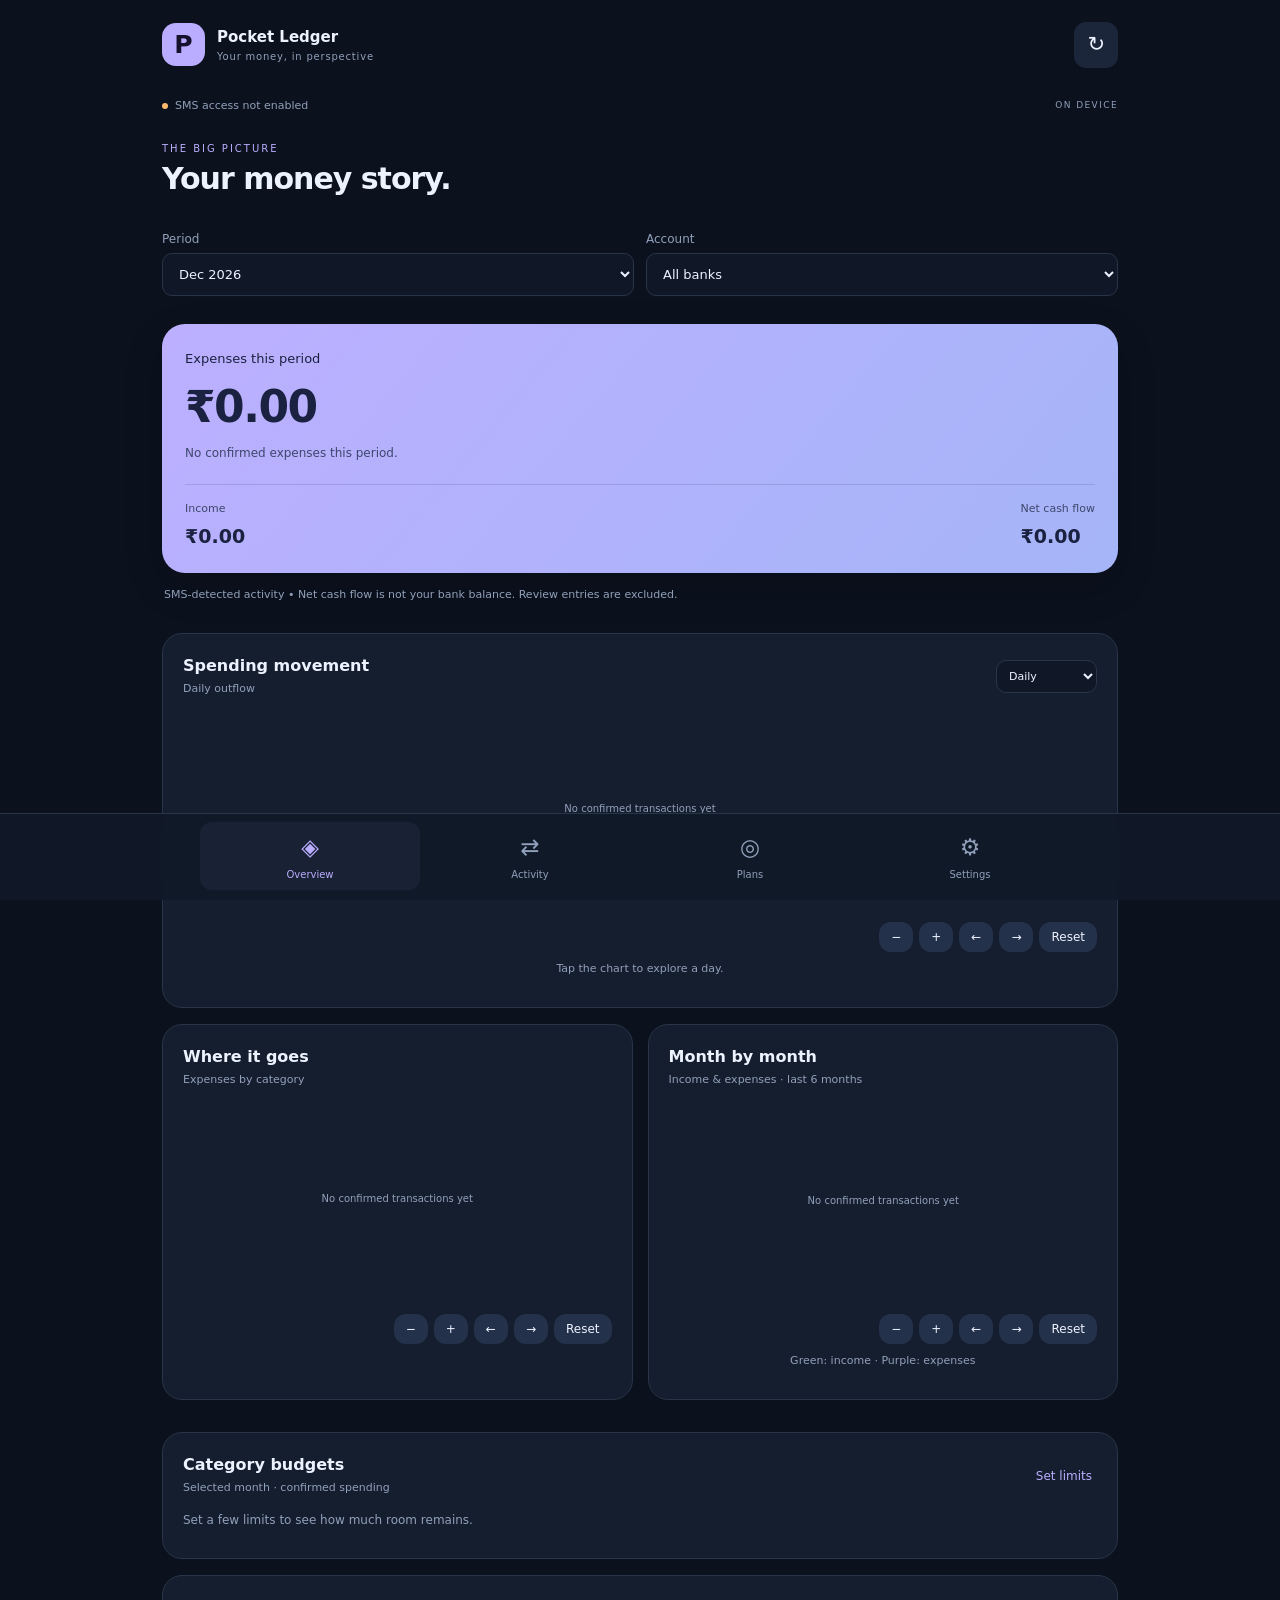
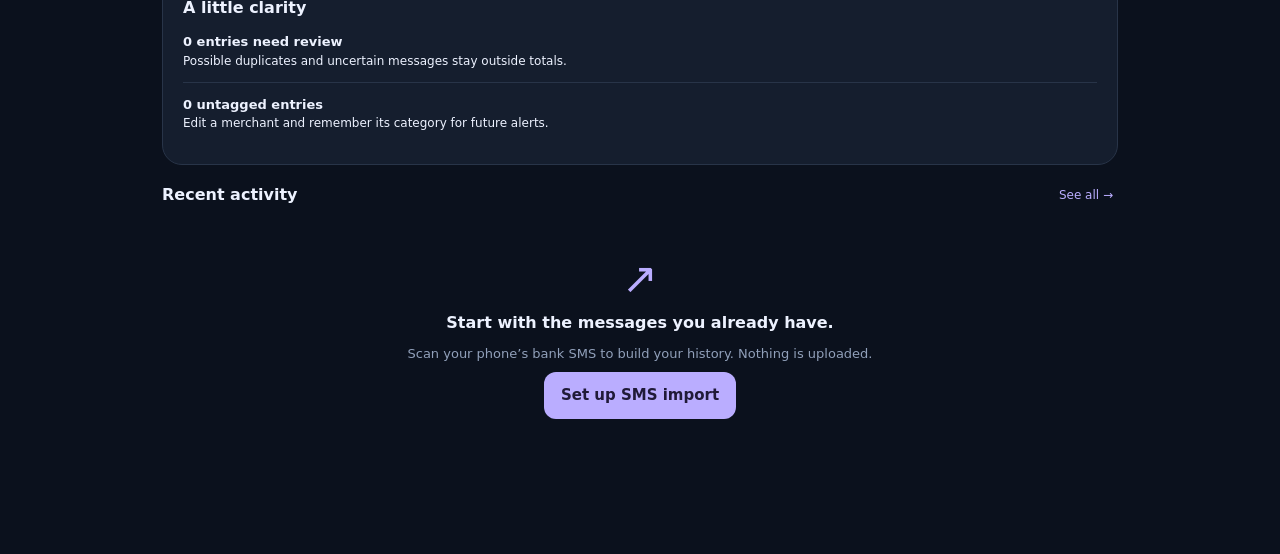
==== commit 87f0ffc7: "Fix scan progress, bounded charts and reliable category editing" ====
--- a/PREVIEW.html
+++ b/PREVIEW.html
@@ -1,25 +1,28 @@
 <!doctype html><html lang="en"><head><meta charset="utf-8"><meta name="viewport" content="width=device-width,initial-scale=1,viewport-fit=cover"><meta http-equiv="Content-Security-Policy" content="default-src 'self' data:; script-src 'self' 'unsafe-inline'; style-src 'self' 'unsafe-inline'; connect-src 'none'; img-src 'self' data:"><title>Pocket Ledger</title><style>:root{color-scheme:dark;--bg:#0b111d;--card:#151e2e;--line:#283448;--text:#edf2ff;--muted:#91a0ba;--accent:#baadff;--green:#75e2b4;--red:#ff9ea8}*{box-sizing:border-box}body{margin:0;background:var(--bg);color:var(--text);font:15px/1.5 system-ui,-apple-system,sans-serif}header{display:flex;justify-content:space-between;align-items:center;max-width:1000px;margin:auto;padding:22px 22px 10px}.brand{display:flex;gap:12px;align-items:center;font-weight:700}.brand small{display:block;font-size:10px;color:var(--muted);font-weight:400;letter-spacing:.8px}.logo{display:grid;place-items:center;background:var(--accent);color:#16112d;border-radius:14px;height:43px;width:43px;font-size:25px}main{max-width:1000px;margin:auto;padding:10px 22px 110px}.status{display:flex;gap:7px;align-items:center;color:var(--muted);font-size:11px;margin:10px 0 27px}.dot{height:6px;width:6px;border-radius:50%;background:#ffb86b}.dot.ok{background:var(--green)}.local{margin-left:auto;letter-spacing:1.4px;font-size:9px}.eyebrow{color:var(--accent);font-size:10px;letter-spacing:2px;margin:0 0 5px}h1{font-size:30px;line-height:1.2;font-weight:600;letter-spacing:-1px;margin:0 0 23px}h2{font-size:44px;line-height:1.15;letter-spacing:-1.5px;margin:12px 0}h3{margin:0;font-size:16px;font-weight:600}p{margin:9px 0;color:var(--muted)}button,input,select{font:inherit}button{cursor:pointer;border:0;border-radius:12px;padding:12px 17px;transition:transform .15s,background .15s}button:active{transform:scale(.97)}button:disabled{opacity:.5}input,select{background:#101827;color:var(--text);border:1px solid var(--line);border-radius:10px;padding:12px;width:100%;min-width:0}select{font-size:13px}input:focus,select:focus,button:focus-visible{outline:2px solid var(--accent);outline-offset:2px}label{display:block;font-size:12px;color:var(--muted);margin:10px 0}label input,label select{margin-top:5px}.filters{display:flex;gap:12px;margin-bottom:18px}.filters>*{flex:1;min-width:0}.hero{background:linear-gradient(130deg,#bcafff,#a5b5f7);border-radius:23px;padding:23px;color:#1b2140;box-shadow:0 14px 40px #0002}.hero span{font-size:13px}.hero p{color:#3d476d;font-size:12px}.heroBottom{border-top:1px solid #454a7433;margin-top:22px;padding-top:16px;display:flex;justify-content:space-between;gap:12px}.heroBottom small,.heroBottom strong{display:block}.heroBottom small{font-size:11px;color:#3d476d}.heroBottom strong{font-size:19px;margin-top:4px}.notice{font-size:11px;color:var(--muted);padding:13px 2px;line-height:1.6}.card{border:1px solid var(--line);background:var(--card);border-radius:20px;padding:20px;margin:16px 0}.cardTitle{display:flex;align-items:center;justify-content:space-between;gap:10px;margin-bottom:12px}.cardTitle p{font-size:11px;margin:3px 0}.cardTitle select{width:auto;max-width:130px;font-size:11px;padding:8px}.grid{display:grid;grid-template-columns:1fr 1fr;gap:15px}.grid .card{min-width:0;margin:0 0 16px}canvas{width:100%;display:block;touch-action:pan-y}.chartDetail{font-size:11px;text-align:center;min-height:17px}.legendRow{display:flex;align-items:center;gap:8px;font-size:12px;margin:9px 0}.legendRow b{margin-left:auto}.swatch{width:8px;height:8px;border-radius:4px}.tx{display:flex;gap:12px;align-items:center;width:100%;padding:15px 3px;background:none;color:var(--text);border-radius:0;border-bottom:1px solid var(--line);text-align:left}.txIcon{display:grid;place-items:center;background:#26324a;border-radius:12px;height:43px;width:43px;flex-shrink:0;color:var(--accent);font-size:19px}.txBody{flex:1;min-width:0}.txBody strong{display:block;overflow:hidden;text-overflow:ellipsis;white-space:nowrap;font-weight:500;font-size:14px}.txBody small{display:block;color:var(--muted);font-size:10px;margin-top:3px}.txAmount{text-align:right;font-size:14px;font-weight:600}.txAmount small{display:block;font-weight:400;font-size:9px;color:var(--muted)}.credit{color:var(--green)}.reviewBadge{color:#ffbd7e!important}.empty{text-align:center;padding:25px 12px}.empty p{font-size:13px}.emptyIcon{font-size:43px;color:var(--accent)}.primary{background:var(--accent);color:#201a38;font-weight:600}.secondary{background:#24314a;color:var(--text);border:1px solid #35435d}.danger{background:#422433;color:#ffbbc3}.full{width:100%;margin-top:12px}.icon{background:#1b263a;color:var(--text);font-size:21px;padding:7px 13px}.textButton{background:none;color:var(--accent);padding:5px;font-size:12px}.muted{font-size:12px;color:var(--muted)}.center{text-align:center}nav{position:fixed;bottom:0;left:0;right:0;display:flex;justify-content:center;background:#111a29f5;border-top:1px solid var(--line);padding:8px 8px max(10px,env(safe-area-inset-bottom));backdrop-filter:blur(15px);z-index:5}nav button{flex:1;max-width:220px;background:none;color:var(--muted);font-size:10px;padding:8px}nav span{display:block;font-size:23px;margin-bottom:3px}nav .active{color:var(--accent);background:#b8a9ff0e}.hidden{display:none!important}.page{animation:appear .2s ease}@keyframes appear{from{opacity:0;transform:translateY(5px)}to{opacity:1;transform:none}}.insight{padding:12px 0;border-bottom:1px solid var(--line);font-size:12px}.insight:last-child{border:0}.insight strong{color:var(--text);display:block;font-size:13px}.planHero{margin:18px 0}.planRow{padding:18px;background:var(--card);border:1px solid var(--line);border-radius:15px;margin:13px 0;display:flex;align-items:center;gap:10px}.planRow div{flex:1}.planRow small{display:block;color:var(--muted)}.planRow button{padding:6px 10px;background:none;color:var(--red)}dialog{background:#151e2e;border:1px solid #3a4864;border-radius:20px;color:var(--text);width:calc(100% - 28px);max-width:480px;max-height:88vh;padding:20px;overflow:auto}dialog::backdrop{background:#0009;backdrop-filter:blur(4px)}.check{display:flex;align-items:center;gap:10px}.check input{width:18px}.check label{margin:0}details{font-size:12px;margin:16px 0}details p{white-space:pre-wrap;overflow-wrap:anywhere}#toast{position:fixed;bottom:95px;left:20px;right:20px;max-width:700px;margin:auto;background:#2a3850;color:white;padding:13px;border-radius:12px;font-size:12px;z-index:20;display:none}#search{margin-bottom:14px}@media(max-width:540px){.grid{grid-template-columns:1fr}h1{font-size:28px}.card{padding:17px}}@media(prefers-reduced-motion:reduce){*{animation:none!important;transition:none!important}}
 .budgetTrack{background:#283448;height:5px;border-radius:5px;margin-top:9px;overflow:hidden}.budgetTrack div{height:100%;border-radius:5px}
+
+.chartViewport{height:200px;overflow:hidden;position:relative;contain:layout paint}.chartViewport canvas{height:200px;max-height:200px;width:100%;max-width:100%;display:block}.chartControls{display:flex;gap:6px;justify-content:flex-end;margin-top:10px}.chartControls button{padding:6px 12px;background:#24314a;color:var(--text);font-size:12px}.categoryRow{padding:12px 0}.categoryHeading{display:flex;justify-content:space-between;gap:10px;font-size:12px}.categoryFill{height:8px;background:#29364d;border-radius:8px;overflow:hidden;margin-top:8px}.categoryFill span{display:block;height:100%;border-radius:8px}progress{display:block;width:100%;height:10px;accent-color:var(--accent)}#scanPanel{padding:14px;margin-top:0}#scanPanel p{margin-bottom:0}
 </style></head><body>
 <header><div class="brand"><span class="logo">P</span><div>Pocket Ledger<small>Your money, in perspective</small></div></div><button id="refresh" class="icon" aria-label="Refresh tracker">↻</button></header>
-<main><div class="status"><span id="statusDot" class="dot"></span><span id="status">SMS access not enabled</span><span class="local">ON DEVICE</span></div>
+<main><div class="status"><span id="statusDot" class="dot"></span><span id="status">SMS access not enabled</span><span class="local">ON DEVICE</span></div><article id="scanPanel" class="card hidden" role="status" aria-live="polite"><div class="cardTitle"><strong id="scanLabel">Preparing scan…</strong><button id="stopScan" class="textButton">Stop scan</button></div><progress id="scanProgress" max="100" value="0"></progress><p id="scanStats" class="muted"></p></article>
 <section id="overview" class="page"><div class="title"><div><p class="eyebrow">THE BIG PICTURE</p><h1>Your money story.</h1></div></div><div class="filters"><label>Period<select id="period"></select></label><label>Account<select id="bank"><option value="all">All banks</option></select></label></div>
 <div class="hero"><span>Expenses this period</span><h2 id="expense">₹0</h2><p id="comparison">Import messages to see your spending.</p><div class="heroBottom"><div><small>Income</small><strong id="income">₹0</strong></div><div><small>Net cash flow</small><strong id="net">₹0</strong></div></div></div>
 <div class="notice">SMS-detected activity • Net cash flow is not your bank balance. Review entries are excluded.</div>
-<article class="card"><div class="cardTitle"><div><h3>Spending movement</h3><p id="trendSubtitle">Daily outflow</p></div><select id="trendMode" aria-label="Trend view"><option value="daily">Daily</option><option value="cumulative">Cumulative</option></select></div><canvas id="trend" height="200" aria-label="Spending line chart"></canvas><p id="trendDetail" class="chartDetail">Tap the chart to explore a day.</p></article>
-<div class="grid"><article class="card"><div class="cardTitle"><div><h3>Where it goes</h3><p>Expenses by category</p></div></div><canvas id="pie" height="195" aria-label="Category doughnut chart"></canvas><div id="legend"></div></article><article class="card"><div class="cardTitle"><div><h3>Month by month</h3><p>Income & expenses · last 6 months</p></div></div><canvas id="bars" height="200" aria-label="Monthly income and expense bar chart"></canvas><p class="chartDetail">Green: income · Purple: expenses</p></article></div>
+<article class="card"><div class="cardTitle"><div><h3>Spending movement</h3><p id="trendSubtitle">Daily outflow</p></div><select id="trendMode" aria-label="Trend view"><option value="daily">Daily</option><option value="cumulative">Cumulative</option></select></div><div class="chartViewport"><canvas id="trend" height="200" data-height="200" aria-label="Spending line chart"></canvas></div><div class="chartControls" data-chart="trend"><button type="button" data-action="out" aria-label="Zoom out trend">−</button><button type="button" data-action="in" aria-label="Zoom in trend">+</button><button type="button" data-action="left" aria-label="Pan left trend">←</button><button type="button" data-action="right" aria-label="Pan right trend">→</button><button type="button" data-action="reset">Reset</button></div><p id="trendDetail" class="chartDetail">Tap the chart to explore a day.</p></article>
+<div class="grid"><article class="card"><div class="cardTitle"><div><h3>Where it goes</h3><p>Expenses by category</p></div></div><div class="chartViewport"><canvas id="pie" height="195" data-height="195" aria-label="Category doughnut chart"></canvas></div><div class="chartControls" data-chart="pie"><button type="button" data-action="out" aria-label="Zoom out pie">−</button><button type="button" data-action="in" aria-label="Zoom in pie">+</button><button type="button" data-action="left" aria-label="Pan left pie">←</button><button type="button" data-action="right" aria-label="Pan right pie">→</button><button type="button" data-action="reset">Reset</button></div><div id="legend"></div></article><article class="card"><div class="cardTitle"><div><h3>Month by month</h3><p>Income & expenses · last 6 months</p></div></div><div class="chartViewport"><canvas id="bars" height="200" data-height="200" aria-label="Monthly income and expense bar chart"></canvas></div><div class="chartControls" data-chart="bars"><button type="button" data-action="out" aria-label="Zoom out bars">−</button><button type="button" data-action="in" aria-label="Zoom in bars">+</button><button type="button" data-action="left" aria-label="Pan left bars">←</button><button type="button" data-action="right" aria-label="Pan right bars">→</button><button type="button" data-action="reset">Reset</button></div><p class="chartDetail">Green: income · Purple: expenses</p></article></div>
 <article class="card"><div class="cardTitle"><div><h3>Category budgets</h3><p>Selected month · confirmed spending</p></div><button id="editBudgets" class="textButton">Set limits</button></div><div id="budgetList"></div></article><article class="card"><h3>A little clarity</h3><div id="insights"></div></article><div class="cardTitle"><h3>Recent activity</h3><button id="seeAll" class="textButton">See all →</button></div><div id="recent"></div><div class="empty" id="welcome"><span class="emptyIcon">↗</span><h3>Start with the messages you already have.</h3><p>Scan your phone’s bank SMS to build your history. Nothing is uploaded.</p><button class="primary" id="welcomeScan">Set up SMS import</button></div></section>
-<section id="transactions" class="page hidden"><p class="eyebrow">EVERY RUPEE</p><h1>Your transactions.</h1><input id="search" type="search" placeholder="Search merchant, account or message"><div class="filters"><select id="txStatus" aria-label="Transaction status"><option value="all">All entries</option><option value="confirmed">Confirmed</option><option value="review">Needs review</option><option value="excluded">Excluded</option></select><select id="txDirection" aria-label="Direction"><option value="all">In & out</option><option value="debit">Money out</option><option value="credit">Money in</option></select></div><div class="filters"><select id="txTag" aria-label="Category tagging"><option value="all">All categories</option><option value="untagged">Untagged</option><option value="tagged">Tagged</option></select><span id="tagCounts" class="muted"></span></div><p class="muted">Uses the period and bank selected on Overview.</p><div id="txList"></div><button id="loadMore" class="secondary hidden">Show more</button></section>
+<section id="transactions" class="page hidden"><p class="eyebrow">EVERY RUPEE</p><h1>Your transactions.</h1><input id="search" type="search" placeholder="Search merchant, account or message"><div class="filters"><select id="txStatus" aria-label="Transaction status"><option value="all">All entries</option><option value="confirmed">Confirmed</option><option value="review">Needs review</option><option value="excluded">Excluded</option></select><select id="txDirection" aria-label="Direction"><option value="all">In & out</option><option value="debit">Money out</option><option value="credit">Money in</option></select></div><div class="filters"><select id="txTag" aria-label="Category tagging"><option value="all">All categories</option><option value="untagged">Untagged</option><option value="tagged">Tagged</option></select><span id="tagCounts" class="muted"></span></div><p class="muted">Uses the period and bank selected on Overview.</p><article class="card"><h3>Spending by category</h3><p class="muted">Confirmed expenses · share of selected spending</p><div id="categoryBars"></div></article><div id="txList"></div><button id="loadMore" class="secondary hidden">Show more</button></section>
 <section id="plans" class="page hidden"><p class="eyebrow">MAKE ROOM FOR WHAT MATTERS</p><h1>Look ahead.</h1><p class="muted">Use a verified balance, not SMS cash flow, to estimate what remains.</p><article class="card"><label>Available money now (₹)<input id="available" type="number" min="0" step="0.01" placeholder="Enter a verified balance"></label><label>Expected income before the horizon (₹)<input id="expected" type="number" min="0" step="0.01" placeholder="0"></label><label>Plan until<input id="horizon" type="date"></label><label>Other costs before that date (₹)<input id="otherCosts" type="number" min="0" step="0.01" placeholder="Bills, everyday spending…"></label></article><div class="hero planHero"><span id="forecastLabel">Estimated remaining</span><h2 id="forecast">—</h2><p id="forecastNote">Enter an available balance to start.</p></div><button id="newPlan" class="primary full">+ Add future expense</button><div id="planList"></div><p class="notice">Estimates only. Enter plans you have not paid yet and remove them after payment. Expected income is not guaranteed. Plans outside the horizon are excluded.</p></section>
-<section id="settings" class="page hidden"><p class="eyebrow">YOU ARE IN CONTROL</p><h1>Import & privacy.</h1><article class="card"><h3>Connect your SMS history</h3><p>Enable Read SMS for historical scanning and Receive SMS for new alerts. Scans transaction SMS across banks. Known senders are labelled automatically; unfamiliar account/card alerts go to review so you can verify their bank.</p><button id="permissions" class="primary full">Grant SMS access</button><button id="scan" class="secondary full">Scan all existing messages</button><p id="scanState" class="muted"></p></article><article class="card"><h3>How totals work</h3><p>Only confirmed entries count. Transfers, excluded entries and review entries do not contribute to income or spending. Choose “Remember this merchant category” to apply your choice to matching past and future entries. Categories use merchant names found in the SMS. Unknown or ambiguous places stay Untagged. Select Untagged in Transactions, then choose a category to move an entry into Tagged.</p><p>SMS time is shown as the alert date. The actual payment date may differ. Unsupported message formats may not import.</p><p>This app has no Internet permission. Data is stored inside Android’s app storage. Your SMS messages are never edited or deleted. Uninstalling the app removes its data.</p></article><article class="card"><h3>Your data</h3><button id="export" class="secondary full">Export transactions as CSV</button><button id="clear" class="danger full">Delete tracker data</button></article><p class="muted center">Pocket Ledger · All-bank SMS edition · 1.1</p></section>
+<section id="settings" class="page hidden"><p class="eyebrow">YOU ARE IN CONTROL</p><h1>Import & privacy.</h1><article class="card"><h3>Connect your SMS history</h3><p>Enable Read SMS for historical scanning and Receive SMS for new alerts. Scans transaction SMS across banks. Known senders are labelled automatically; unfamiliar account/card alerts go to review so you can verify their bank.</p><button id="permissions" class="primary full">Grant SMS access</button><button id="scan" class="secondary full">Scan all existing messages</button><p id="scanState" class="muted"></p></article><article class="card"><h3>How totals work</h3><p>Only confirmed entries count. Transfers, excluded entries and review entries do not contribute to income or spending. Choose “Remember this merchant category” to apply your choice to matching past and future entries. Categories use merchant names found in the SMS. Unknown or ambiguous places stay Untagged. Select Untagged in Transactions, then choose a category to move an entry into Tagged.</p><p>SMS time is shown as the alert date. The actual payment date may differ. Unsupported message formats may not import.</p><p>This app has no Internet permission. Data is stored inside Android’s app storage. Your SMS messages are never edited or deleted. Uninstalling the app removes its data.</p></article><article class="card"><h3>Your data</h3><button id="export" class="secondary full">Export transactions as CSV</button><button id="clear" class="danger full">Delete tracker data</button></article><p class="muted center">Pocket Ledger · All-bank SMS edition · 1.2</p></section>
 </main><nav aria-label="Main navigation"><button data-page="overview" class="active"><span>◈</span>Overview</button><button data-page="transactions"><span>⇄</span>Activity</button><button data-page="plans"><span>◎</span>Plans</button><button data-page="settings"><span>⚙</span>Settings</button></nav><div id="toast" role="status"></div>
-<dialog id="editDialog"><form id="editForm"><div class="cardTitle"><h3>Review transaction</h3><button type="button" class="icon" id="closeEdit" aria-label="Close">×</button></div><div id="editSummary"></div><label>Bank<input id="editBank" maxlength="100" required></label><label>Merchant<input id="editMerchant" maxlength="100"></label><label>Category<select id="editCategory"></select></label><label>Direction<select id="editDirection"><option value="debit">Money out</option><option value="credit">Money in</option></select></label><label>Status<select id="editStatus"><option value="confirmed">Confirmed — include in totals</option><option value="review">Needs review — exclude for now</option><option value="excluded">Excluded — omit from totals</option></select></label><label class="check"><input id="learn" type="checkbox">Remember this merchant category</label><details><summary>Original SMS & parser notes</summary><p id="rawMessage"></p><p id="reason"></p></details><button type="submit" class="primary full">Save changes</button></form></dialog>
+<dialog id="editDialog"><form id="editForm"><div class="cardTitle"><h3>Review transaction</h3><button type="button" class="icon" id="closeEdit" aria-label="Close">×</button></div><div id="editSummary"></div><label>Bank<input id="editBank" maxlength="100" required></label><label>Merchant<input id="editMerchant" maxlength="100"></label><label>Category<select id="editCategory"></select></label><label>Direction<select id="editDirection"><option value="debit">Money out</option><option value="credit">Money in</option></select></label><label>Status<select id="editStatus"><option value="confirmed">Confirmed — include in totals</option><option value="review">Needs review — exclude for now</option><option value="excluded">Excluded — omit from totals</option></select></label><label class="check"><input id="learn" type="checkbox">Remember this merchant category</label><details><summary>Original SMS & parser notes</summary><p id="rawMessage"></p><p id="reason"></p></details><button id="saveEdit" type="submit" class="primary full">Save changes</button></form></dialog>
 <dialog id="planDialog"><form id="planForm"><div class="cardTitle"><h3>Future expense</h3><button id="closePlan" type="button" class="icon" aria-label="Close">×</button></div><label>What are you planning?<input id="planName" maxlength="100" required placeholder="Trip, phone, rent…"></label><label>Amount (₹)<input id="planAmount" type="number" min="0.01" step="0.01" required></label><label>Payment date<input id="planDate" type="date" required></label><button type="submit" class="primary full">Add to plan</button></form></dialog><dialog id="budgetDialog"><form id="budgetForm"><div class="cardTitle"><h3>Monthly category limits</h3><button id="closeBudgets" type="button" class="icon" aria-label="Close">×</button></div><p class="muted">Limits repeat each month. Blank means no limit. Uses the bank filter on Overview.</p><div id="budgetInputs"></div><button type="submit" class="primary full">Save budgets</button></form></dialog><script>'use strict';
 // Android 8-10 can ship older WebViews. Keep DOM updates compatible.
 if(typeof Element!=='undefined'&&!Element.prototype.replaceChildren){Element.prototype.replaceChildren=function(){while(this.firstChild)this.removeChild(this.firstChild);for(let i=0;i<arguments.length;i++)this.appendChild(arguments[i]);};}
 
 const categoryLabel=c=>c==='Uncategorised'?'Untagged':c;
 const $=id=>document.getElementById(id), categories=['Uncategorised','Food','Travel','Shopping','Groceries','Bills','Health','Entertainment','Income','Transfer','Other'];
+const camera={trend:{zoom:1,offset:0},pie:{zoom:1,offset:0},bars:{zoom:1,offset:0}};
 const colors=['#baadff','#75e2b4','#ffbe87','#7dc8ff','#ff9ea8','#e4cf83','#c297e8','#7bc7bf','#afbfda'];
 let state={transactions:[],plans:[],smsGranted:false}, editId=null, page='overview', limit=100, trendPoints=[], chartDays=[];
 const money=v=>new Intl.NumberFormat('en-IN',{style:'currency',currency:'INR',maximumFractionDigits:2}).format(v/100);
@@ -29,7 +32,9 @@
 function el(tag,text,cls){const e=document.createElement(tag);if(text!==undefined)e.textContent=text;if(cls)e.className=cls;return e;}
 function toast(s){$('toast').textContent=s;$('toast').style.display='block';clearTimeout(toast.timer);toast.timer=setTimeout(()=>$('toast').style.display='none',6500);}
 function native(method,...args){if(window.Ledger&&typeof window.Ledger[method]==='function')window.Ledger[method](...args);else toast('SMS access requires the Android app. This browser preview contains no bank data.');}
-window.nativeEvent=(type,payload)=>{if(type==='snapshot'){try{state=JSON.parse(payload);updatePeriods();updateBanks();render();}catch(e){toast('Unable to read tracker data.');}}else if(type==='cleared'){localStorage.clear();['available','expected','otherCosts'].forEach(id=>$(id).value='');renderPlans();renderBudgets();}else if(type==='scanDone'){$('scan').disabled=false;$('scanState').textContent='Scan finished.';}else toast(payload);};
+let snapshotKey='',lastChartKey='',pendingEdit=false;
+function scanProgress(p){$('scanPanel').classList.toggle('hidden',!p.active&&!p.message);$('scanLabel').textContent=p.active?'Importing your SMS history':p.message;$('scanProgress').value=p.total?Math.round(p.checked/p.total*100):0;$('scanStats').textContent=`${p.checked||0} / ${p.total||0} messages checked · ${p.added||0} transactions added · ${$('scanProgress').value}%`;$('scan').disabled=!!p.active;if(p.active){$('stopScan').disabled=false;$('stopScan').textContent='Stop scan';}$('stopScan').classList.toggle('hidden',!p.active);$('scanState').textContent=p.message||'';}
+window.nativeEvent=(type,payload)=>{if(type==='snapshot'){try{const next=JSON.parse(payload);if(next.scan)scanProgress(next.scan);const signature=JSON.stringify([next.transactions,next.plans,next.smsGranted]);state=next;if(signature!==snapshotKey){snapshotKey=signature;updatePeriods();updateBanks();render();}}catch(e){toast('Unable to read tracker data.');}}else if(type==='scanProgress'){scanProgress(JSON.parse(payload));}else if(type==='editSaved'){pendingEdit=false;$('saveEdit').disabled=false;$('saveEdit').textContent='Save changes';$('editDialog').close();toast('Category saved. Tagged lists and charts updated.');}else if(type==='cleared'){localStorage.clear();['available','expected','otherCosts'].forEach(id=>$(id).value='');renderPlans();renderBudgets();}else if(type==='scanDone'){$('scan').disabled=false;$('scanState').textContent=payload;}else{if(type==='error'&&pendingEdit){pendingEdit=false;$('saveEdit').disabled=false;$('saveEdit').textContent='Save changes';}toast(payload);}};
 function updatePeriods(){const chosen=$('period').value;const ks=[...new Set([key(Date.now()),...state.transactions.map(t=>key(t.time))])].sort().reverse();$('period').replaceChildren(...ks.map(k=>{const o=el('option',monthLabel(k));o.value=k;return o;}),(()=>{const o=el('option','All history');o.value='all';return o;})());if(ks.includes(chosen)||chosen==='all')$('period').value=chosen;}
 function updateBanks(){const selected=$('bank').value||'all',banks=[...new Set(state.transactions.map(t=>t.bank))].sort();const all=el('option','All banks');all.value='all';$('bank').replaceChildren(all,...banks.map(name=>{const o=el('option',name);o.value=name;return o;}));$('bank').value=banks.includes(selected)?selected:'all';}
 function filtered(){return state.transactions.filter(t=>($('bank').value==='all'||t.bank===$('bank').value)&&($('period').value==='all'||key(t.time)===$('period').value));}
@@ -38,27 +43,34 @@
 function showPage(p){page=p;document.querySelectorAll('.page').forEach(e=>e.classList.toggle('hidden',e.id!==p));document.querySelectorAll('nav button').forEach(e=>e.classList.toggle('active',e.dataset.page===p));window.scrollTo(0,0);if(p==='overview')setTimeout(charts,0);if(p==='transactions')renderTransactions();}
 function render(){const tx=filtered(),s=sums(tx);$('expense').textContent=money(s.debit);$('income').textContent=money(s.credit);$('net').textContent=money(s.credit-s.debit);$('welcome').classList.toggle('hidden',state.transactions.length>0);$('status').textContent=state.smsGranted?'SMS enabled · new alerts imported on arrival':'SMS access not enabled';$('statusDot').classList.toggle('ok',state.smsGranted);
 let comparison='No confirmed expenses this period.';if(s.debit){if($('period').value==='all')comparison='All confirmed SMS-detected expenses.';else{const d=new Date($('period').value+'-01T12:00:00');d.setMonth(d.getMonth()-1);const prev=sums(state.transactions.filter(t=>key(t.time)===key(d)&&($('bank').value==='all'||t.bank===$('bank').value))).debit;comparison=prev?`${Math.abs((s.debit-prev)/prev*100).toFixed(0)}% ${s.debit>=prev?'higher':'lower'} than previous month`:'No previous-month spending for comparison.';}}$('comparison').textContent=comparison;
-const agg={};tx.filter(t=>included(t)&&t.direction==='debit').forEach(t=>agg[t.category]=(agg[t.category]||0)+t.amount);const sorted=Object.entries(agg).sort((a,b)=>b[1]-a[1]);$('legend').replaceChildren(...sorted.map(([name,v],i)=>{const r=el('div',undefined,'legendRow'),dot=el('span',undefined,'swatch');dot.style.background=colors[i%colors.length];r.append(dot,el('span',categoryLabel(name)),el('b',money(v)));return r;}));
+const agg={};tx.filter(t=>included(t)&&t.direction==='debit').forEach(t=>agg[t.category]=(agg[t.category]||0)+t.amount);const sorted=Object.entries(agg).sort((a,b)=>b[1]-a[1]);$('legend').replaceChildren(...categoryRows(sorted,s.debit));
 const review=tx.filter(t=>t.status==='review').length, unknown=tx.filter(t=>included(t)&&t.category==='Uncategorised').length;$('insights').replaceChildren();const insight=(a,b)=>{const e=el('div',undefined,'insight');e.append(el('strong',a),el('span',b));$('insights').append(e);};if(sorted.length)insight(`${sorted[0][0]} leads your spending`,`${money(sorted[0][1])} · ${(sorted[0][1]/s.debit*100).toFixed(0)}% of this period’s expenses`);insight(`${review} entries need review`,'Possible duplicates and uncertain messages stay outside totals.');insight(`${unknown} untagged entries`,'Edit a merchant and remember its category for future alerts.');const max=tx.filter(t=>included(t)&&t.direction==='debit').sort((a,b)=>b.amount-a.amount)[0];if(max)insight('Largest detected expense',`${money(max.amount)} at ${max.merchant}`);
 $('recent').replaceChildren(...tx.slice(0,5).map(row));renderTransactions();renderPlans();renderBudgets();if(page==='overview')requestAnimationFrame(charts);}
 function row(t){const r=el('button',undefined,'tx');const symbol=t.category==='Transfer'?'⇄':t.direction==='credit'?'↙':'↗';const body=el('div',undefined,'txBody');body.append(el('strong',t.merchant),el('small',`${t.bank} · ${t.account==='Unknown'?'Unknown account':'••'+t.account} · ${categoryLabel(t.category)}`));const amount=el('div',undefined,'txAmount '+(t.direction==='credit'?'credit':''));amount.append(el('span',(t.direction==='debit'?'−':'+')+money(t.amount)),el('small',new Date(t.time).toLocaleDateString('en-IN',{day:'numeric',month:'short'})));if(t.status!=='confirmed')amount.append(el('small',t.status==='review'?'Review':'Excluded','reviewBadge'));r.append(el('span',symbol,'txIcon'),body,amount);r.onclick=()=>edit(t);return r;}
-function renderTransactions(){const base=filtered().filter(t=>t.status!=='excluded');const untagged=base.filter(t=>t.category==='Uncategorised').length;$('tagCounts').textContent=`${untagged} untagged · ${base.length-untagged} tagged`;const q=$('search').value.toLowerCase();const list=filtered().filter(t=>($('txTag').value==='all'||($('txTag').value==='untagged'?t.category==='Uncategorised':t.category!=='Uncategorised'))&&($('txStatus').value==='all'||t.status===$('txStatus').value)&&($('txDirection').value==='all'||t.direction===$('txDirection').value)&&[t.merchant,t.raw,t.bank,t.account,t.category].join(' ').toLowerCase().includes(q));$('txList').replaceChildren(...list.slice(0,limit).map(row));if(!list.length)$('txList').append(el('p','No transactions match these filters.','empty'));$('loadMore').classList.toggle('hidden',list.length<=limit);}
+function categoryRows(sorted,total){return sorted.map(([name,value],i)=>{const r=el('div',undefined,'categoryRow'),heading=el('div',undefined,'categoryHeading'),percent=total?value/total*100:0;heading.append(el('strong',categoryLabel(name)),el('span',`${money(value)} · ${percent.toFixed(1)}%`));const track=el('div',undefined,'categoryFill'),bar=el('span');bar.style.width=percent+'%';bar.style.background=colors[i%colors.length];track.append(bar);r.append(heading,track);return r;});}
+function renderTransactions(){const q=$('search').value.toLowerCase();const base=filtered().filter(t=>($('txStatus').value==='all'||t.status===$('txStatus').value)&&($('txDirection').value==='all'||t.direction===$('txDirection').value)&&[t.merchant,t.raw,t.bank,t.account,t.category].join(' ').toLowerCase().includes(q));const untagged=base.filter(t=>t.category==='Uncategorised').length;$('tagCounts').textContent=`${untagged} untagged · ${base.length-untagged} tagged`;const list=base.filter(t=>$('txTag').value==='all'||($('txTag').value==='untagged'?t.category==='Uncategorised':t.category!=='Uncategorised'));$('txList').replaceChildren(...list.slice(0,limit).map(row));if(!list.length)$('txList').append(el('p','No transactions match these filters.','empty'));$('loadMore').classList.toggle('hidden',list.length<=limit);const expenses=base.filter(t=>included(t)&&t.direction==='debit'),total=expenses.reduce((sum,t)=>sum+t.amount,0),agg={};list.filter(t=>included(t)&&t.direction==='debit').forEach(t=>agg[t.category]=(agg[t.category]||0)+t.amount);$('categoryBars').replaceChildren(...categoryRows(Object.entries(agg).sort((a,b)=>b[1]-a[1]),total));if(!$('categoryBars').children.length)$('categoryBars').append(el('p','No confirmed expenses in this view.','muted'));}
 function edit(t){editId=t.id;$('editBank').value=t.bank;$('editSummary').textContent=`${money(t.amount)} · ${t.bank} · ${new Date(t.time).toLocaleString('en-IN')}`;$('editMerchant').value=t.merchant;$('editCategory').value=t.category;$('editDirection').value=t.direction;$('editStatus').value=t.status;$('learn').checked=false;$('rawMessage').textContent=t.raw;$('reason').textContent=t.reason||'Parser matched an explicit bank transaction. Please verify against the SMS.';$('editDialog').showModal();}
 window.closeDialog=()=>{if($('editDialog').open)$('editDialog').close();else if($('planDialog').open)$('planDialog').close();else if($('budgetDialog').open)$('budgetDialog').close();else showPage('overview');};
-function canvas(id){const c=$(id),r=c.getBoundingClientRect(),w=r.width||300,h=Number(c.getAttribute('height'));c.width=Math.round(w*devicePixelRatio);c.height=Math.round(h*devicePixelRatio);const x=c.getContext('2d');x.scale(devicePixelRatio,devicePixelRatio);x.font='10px system-ui';return {x,w,h,c};}
+
+function canvas(id){const c=$(id),r=c.getBoundingClientRect(),w=r.width||300,h=Number(c.dataset.height||200),ratio=devicePixelRatio||1;c.style.height=h+'px';const width=Math.round(w*ratio),height=Math.round(h*ratio);if(c.width!==width)c.width=width;if(c.height!==height)c.height=height;const x=c.getContext('2d');x.setTransform(ratio,0,0,ratio,0,0);x.clearRect(0,0,w,h);const cam=camera[id];x.translate(w/2+cam.offset,h/2);x.scale(cam.zoom,cam.zoom);x.translate(-w/2,-h/2);x.font='10px system-ui';return {x,w,h,c};}
 function noData(x,w,h){x.fillStyle='#91a0ba';x.textAlign='center';x.fillText('No confirmed transactions yet',w/2,h/2);}
-function charts(){if(page!=='overview')return;drawTrend();drawPie();drawBars();}
+function charts(){if(page!=='overview')return;const signature=JSON.stringify([$('period').value,$('bank').value,$('trendMode').value,state.transactions,camera,['trend','pie','bars'].map(id=>$(id).getBoundingClientRect().width)]);if(signature===lastChartKey)return;lastChartKey=signature;drawTrend();drawPie();drawBars();}
 function drawTrend(){const {x,w,h}=canvas('trend'),out=filtered().filter(t=>included(t)&&t.direction==='debit'),map={};out.forEach(t=>{const k=localDate(new Date(t.time));map[k]=(map[k]||0)+t.amount;});if(!out.length){noData(x,w,h);trendPoints=[];return;}
 let start,end;if($('period').value!=='all'){start=new Date($('period').value+'-01T12:00:00');end=new Date(start.getFullYear(),start.getMonth()+1,0,12);}else{start=new Date(Math.min(...out.map(t=>t.time)));start.setHours(12,0,0,0);end=new Date(Math.max(...out.map(t=>t.time)));end.setHours(12,0,0,0);}chartDays=[];let values=[],running=0;for(let d=new Date(start);d<=end;d.setDate(d.getDate()+1)){const k=localDate(d),v=map[k]||0;running+=v;chartDays.push(k);values.push($('trendMode').value==='cumulative'?running:v);}const max=Math.max(...values,1),left=46,right=w-8,top=12,bottom=h-30;trendPoints=[];x.strokeStyle='#29364d';x.fillStyle='#91a0ba';for(let i=0;i<4;i++){const yy=top+(bottom-top)*i/3;x.beginPath();x.moveTo(left,yy);x.lineTo(right,yy);x.stroke();x.textAlign='right';x.fillText('₹'+Math.round(max*(1-i/3)/100).toLocaleString('en-IN'),left-5,yy+3);}values.forEach((v,i)=>trendPoints.push([left+(right-left)*i/Math.max(values.length-1,1),bottom-(bottom-top)*v/max]));const grad=x.createLinearGradient(0,top,0,bottom);grad.addColorStop(0,'#baadff55');grad.addColorStop(1,'#baadff00');x.beginPath();x.moveTo(trendPoints[0][0],bottom);trendPoints.forEach(p=>x.lineTo(...p));x.lineTo(trendPoints[trendPoints.length-1][0],bottom);x.closePath();x.fillStyle=grad;x.fill();x.beginPath();trendPoints.forEach((p,i)=>i?x.lineTo(...p):x.moveTo(...p));x.lineWidth=2.4;x.strokeStyle='#baadff';x.stroke();[0,Math.floor((values.length-1)/2),values.length-1].forEach(i=>{x.fillStyle='#91a0ba';x.textAlign=i===0?'left':i===values.length-1?'right':'center';x.fillText(new Date(chartDays[i]+'T12:00:00').toLocaleDateString('en-IN',{day:'numeric',month:'short'}),trendPoints[i][0],h-7);});$('trendSubtitle').textContent=$('trendMode').value==='cumulative'?'Cumulative outflow · selected period':'Daily outflow · selected period';}
 function drawPie(){const {x,w,h}=canvas('pie'),agg={};filtered().filter(t=>included(t)&&t.direction==='debit').forEach(t=>agg[t.category]=(agg[t.category]||0)+t.amount);const values=Object.entries(agg).sort((a,b)=>b[1]-a[1]).map(a=>a[1]),total=values.reduce((a,b)=>a+b,0);if(!total)return noData(x,w,h);const cx=w/2,cy=h/2,r=Math.min(w/2-10,h/2-10);let angle=-Math.PI/2;values.forEach((v,i)=>{const end=angle+v/total*Math.PI*2;x.beginPath();x.arc(cx,cy,r,angle,end);x.arc(cx,cy,r*.72,end,angle,true);x.closePath();x.fillStyle=colors[i%colors.length];x.fill();angle=end;});x.textAlign='center';x.fillStyle='#edf2ff';x.font='bold 17px system-ui';x.fillText(money(total),cx,cy);x.font='10px system-ui';x.fillStyle='#91a0ba';x.fillText('total expenses',cx,cy+19);}
 function drawBars(){const {x,w,h}=canvas('bars'),anchor=$('period').value==='all'?new Date():new Date($('period').value+'-01T12:00:00'),months=[];for(let i=5;i>=0;i--)months.push(key(new Date(anchor.getFullYear(),anchor.getMonth()-i,1)));const vals=months.map(m=>sums(state.transactions.filter(t=>key(t.time)===m&&($('bank').value==='all'||t.bank===$('bank').value))));const max=Math.max(...vals.flatMap(s=>[s.credit,s.debit]),1);if(max===1)return noData(x,w,h);const left=44,bottom=h-26,top=14,step=(w-left-8)/6;for(let i=0;i<3;i++){const y=top+(bottom-top)*i/2;x.strokeStyle='#29364d';x.beginPath();x.moveTo(left,y);x.lineTo(w,y);x.stroke();x.fillStyle='#91a0ba';x.textAlign='right';x.fillText('₹'+Math.round(max*(1-i/2)/100).toLocaleString('en-IN'),left-4,y+3);}vals.forEach((s,i)=>{const width=Math.max(4,Math.min(15,step*.25)),px=left+step*i+step*.2;[['credit','#75e2b4'],['debit','#baadff']].forEach(([k,col],j)=>{const bh=(bottom-top)*s[k]/max;x.fillStyle=col;x.fillRect(px+j*(width+3),bottom-bh,width,bh);});x.fillStyle='#91a0ba';x.textAlign='center';x.fillText(new Date(months[i]+'-01T12:00:00').toLocaleDateString('en-IN',{month:'short'}),left+step*(i+.5),h-7);});}
 function renderPlans(){const horizon=$('horizon').value,today=localDate(new Date()),within=state.plans.filter(p=>p.date<=horizon&&p.date>=today),total=within.reduce((a,p)=>a+p.amount,0),balance=$('available').value;const remaining=Math.round((Number(balance||0)+Number($('expected').value||0)-Number($('otherCosts').value||0))*100)-total;$('forecast').textContent=balance===''?'—':money(Math.abs(remaining));$('forecastLabel').textContent=remaining<0&&balance!==''?'Estimated shortfall':'Estimated remaining';$('forecastNote').textContent=balance===''?'Enter an available balance to start.':`${money(total)} in plans due by ${horizon}. ${remaining<0?'Your plan needs more funding.':'After entered income, costs and plans.'}`;$('planList').replaceChildren(...state.plans.map(p=>{const r=el('div',undefined,'planRow'),b=el('div');b.append(el('strong',p.name),el('small',p.date+(p.date<today?' · Past due — review or remove':p.date>horizon?' · Outside horizon':'')));const del=el('button','×');del.setAttribute('aria-label','Delete '+p.name);del.onclick=()=>{if(confirm('Remove this future expense?'))native('deletePlan',p.id);};r.append(b,el('strong',money(p.amount)),del);return r;}));}
-document.querySelectorAll('nav button').forEach(b=>b.onclick=()=>showPage(b.dataset.page));$('seeAll').onclick=()=>showPage('transactions');$('refresh').onclick=()=>native('refreshData');$('permissions').onclick=()=>native('permissions');$('welcomeScan').onclick=()=>showPage('settings');$('scan').onclick=()=>{if(!state.smsGranted)return toast('Grant SMS access first.');$('scan').disabled=true;$('scanState').textContent='Scanning stored messages…';native('scanHistory');};$('export').onclick=()=>native('exportCsv');$('clear').onclick=()=>native('clearData');['period','bank','trendMode'].forEach(id=>$(id).onchange=()=>{limit=100;render();});['search','txStatus','txDirection','txTag'].forEach(id=>$(id).oninput=()=>{limit=100;renderTransactions();});$('loadMore').onclick=()=>{limit+=100;renderTransactions();};$('editCategory').replaceChildren(...categories.map(c=>{const o=el('option',categoryLabel(c));o.value=c;return o;}));$('closeEdit').onclick=()=>$('editDialog').close();$('editForm').onsubmit=e=>{e.preventDefault();native('edit',editId,$('editBank').value.trim()||'Other bank',$('editCategory').value,$('editMerchant').value.trim()||'Unknown',$('editStatus').value,$('editDirection').value,$('learn').checked);$('editDialog').close();};$('newPlan').onclick=()=>{$('planDate').value=localDate(new Date());$('planDialog').showModal();};$('closePlan').onclick=()=>$('planDialog').close();$('planForm').onsubmit=e=>{e.preventDefault();native('addPlan',$('planName').value.trim(),Math.round(Number($('planAmount').value)*100),$('planDate').value);$('planDialog').close();$('planForm').reset();};['available','expected','horizon','otherCosts'].forEach(id=>{$(id).value=localStorage.getItem(id)||'';$(id).oninput=()=>{localStorage.setItem(id,$(id).value);renderPlans();};});if(!$('horizon').value){const d=new Date();d.setMonth(d.getMonth()+1);$('horizon').value=localDate(d);}
-$('trend').onclick=e=>{if(!trendPoints.length)return;const px=e.clientX-$('trend').getBoundingClientRect().left;let i=0;trendPoints.forEach((p,n)=>{if(Math.abs(p[0]-px)<Math.abs(trendPoints[i][0]-px))i=n;});const day=chartDays[i],tx=filtered().filter(t=>included(t)&&localDate(new Date(t.time))===day),s=sums(tx);$('trendDetail').textContent=`${day} · ${tx.length} entries · Out ${money(s.debit)} · In ${money(s.credit)}`;};window.addEventListener('resize',()=>requestAnimationFrame(charts));updatePeriods();updateBanks();render();
+document.querySelectorAll('nav button').forEach(b=>b.onclick=()=>showPage(b.dataset.page));$('seeAll').onclick=()=>showPage('transactions');$('refresh').onclick=()=>native('refreshData');$('permissions').onclick=()=>native('permissions');$('welcomeScan').onclick=()=>showPage('settings');$('scan').onclick=()=>{if(!state.smsGranted)return toast('Grant SMS access first.');scanProgress({active:true,checked:0,total:0,added:0,message:'Preparing scan…'});native('scanHistory');};$('export').onclick=()=>native('exportCsv');$('clear').onclick=()=>native('clearData');['period','bank','trendMode'].forEach(id=>$(id).onchange=()=>{limit=100;render();});['search','txStatus','txDirection','txTag'].forEach(id=>$(id).oninput=()=>{limit=100;renderTransactions();});$('loadMore').onclick=()=>{limit+=100;renderTransactions();};$('editCategory').replaceChildren(...categories.map(c=>{const o=el('option',categoryLabel(c));o.value=c;return o;}));$('closeEdit').onclick=()=>$('editDialog').close();$('editForm').onsubmit=e=>{e.preventDefault();if(pendingEdit)return;if(!window.Ledger)return toast('Tagging requires the Android app.');pendingEdit=true;$('saveEdit').disabled=true;$('saveEdit').textContent='Saving…';native('edit',editId,$('editBank').value.trim()||'Other bank',$('editCategory').value,$('editMerchant').value.trim()||'Unknown',$('editStatus').value,$('editDirection').value,$('learn').checked);};$('newPlan').onclick=()=>{$('planDate').value=localDate(new Date());$('planDialog').showModal();};$('closePlan').onclick=()=>$('planDialog').close();$('planForm').onsubmit=e=>{e.preventDefault();native('addPlan',$('planName').value.trim(),Math.round(Number($('planAmount').value)*100),$('planDate').value);$('planDialog').close();$('planForm').reset();};['available','expected','horizon','otherCosts'].forEach(id=>{$(id).value=localStorage.getItem(id)||'';$(id).oninput=()=>{localStorage.setItem(id,$(id).value);renderPlans();};});if(!$('horizon').value){const d=new Date();d.setMonth(d.getMonth()+1);$('horizon').value=localDate(d);}
+$('trend').onclick=e=>{if(!trendPoints.length)return;const px=e.clientX-$('trend').getBoundingClientRect().left;const w=$('trend').getBoundingClientRect().width;const point=(px-w/2-camera.trend.offset)/camera.trend.zoom+w/2;let i=0;trendPoints.forEach((p,n)=>{if(Math.abs(p[0]-point)<Math.abs(trendPoints[i][0]-point))i=n;});const day=chartDays[i],tx=filtered().filter(t=>included(t)&&localDate(new Date(t.time))===day),s=sums(tx);$('trendDetail').textContent=`${day} · ${tx.length} entries · Out ${money(s.debit)} · In ${money(s.credit)}`;};window.addEventListener('resize',()=>requestAnimationFrame(charts));updatePeriods();updateBanks();render();
 
 function getBudgets(){try{return JSON.parse(localStorage.getItem('budgets')||'{}');}catch(e){return {};}}
 function renderBudgets(){const budgets=getBudgets();$('budgetList').replaceChildren();if($('period').value==='all'){$('budgetList').append(el('p','Choose a month to compare spending against budgets.','muted'));return;}const tx=filtered().filter(t=>included(t)&&t.direction==='debit');Object.entries(budgets).forEach(([category,cap])=>{if(cap<=0)return;const spent=tx.filter(t=>t.category===category).reduce((a,t)=>a+t.amount,0),r=el('div',undefined,'insight');r.append(el('strong',category+' · '+money(spent)+' / '+money(cap)),el('span',spent>cap?money(spent-cap)+' over budget':money(cap-spent)+' remaining'));const track=el('div',undefined,'budgetTrack'),bar=el('div');bar.style.width=Math.min(spent/cap*100,100)+'%';bar.style.background=spent>cap?'var(--red)':'var(--accent)';track.append(bar);r.append(track);$('budgetList').append(r);});if(!$('budgetList').children.length)$('budgetList').append(el('p','Set a few limits to see how much room remains.','muted'));}
 $('editBudgets').onclick=()=>{const budgets=getBudgets();$('budgetInputs').replaceChildren(...categories.filter(c=>!['Income','Transfer'].includes(c)).map(c=>{const label=el('label',c+' (₹)'),input=el('input');input.type='number';input.min='0';input.step='0.01';input.dataset.category=c;input.value=budgets[c]?budgets[c]/100:'';label.append(input);return label;}));$('budgetDialog').showModal();};$('closeBudgets').onclick=()=>$('budgetDialog').close();$('budgetForm').onsubmit=e=>{e.preventDefault();const b={};Array.from($('budgetInputs').children).forEach(l=>{const input=l.children[0];if(Number(input.value)>0)b[input.dataset.category]=Math.round(Number(input.value)*100);});localStorage.setItem('budgets',JSON.stringify(b));$('budgetDialog').close();renderBudgets();};renderBudgets();
 // While visible, pick up new SMS inserts without reopening the dashboard.
 setInterval(()=>{if(window.Ledger&&!document.hidden)window.Ledger.refreshData();},5000);
+
+$('stopScan').onclick=()=>{native('stopScan');$('stopScan').disabled=true;$('stopScan').textContent='Stopping…';};
+function adjustCamera(id,action){const c=camera[id],w=$(id).getBoundingClientRect().width;if(action==='in')c.zoom=Math.min(4,c.zoom*1.3);if(action==='out')c.zoom=Math.max(1,c.zoom/1.3);if(action==='reset'){c.zoom=1;c.offset=0;}if(action==='left')c.offset+=w*.2;if(action==='right')c.offset-=w*.2;c.offset=Math.max(-w*(c.zoom-1)/2,Math.min(w*(c.zoom-1)/2,c.offset));charts();}
+document.querySelectorAll('.chartControls').forEach(group=>{Array.from(group.children).forEach(b=>b.onclick=()=>adjustCamera(group.dataset.chart,b.dataset.action));});
+['trend','pie','bars'].forEach(id=>{const c=$(id);let distance=0,startZoom=1,startX=0,startOffset=0;c.addEventListener('touchstart',e=>{startZoom=camera[id].zoom;startOffset=camera[id].offset;startX=e.touches[0].clientX;distance=e.touches.length===2?Math.hypot(e.touches[0].clientX-e.touches[1].clientX,e.touches[0].clientY-e.touches[1].clientY):0;},{passive:true});c.addEventListener('touchmove',e=>{if(e.touches.length===2&&distance){e.preventDefault();const d=Math.hypot(e.touches[0].clientX-e.touches[1].clientX,e.touches[0].clientY-e.touches[1].clientY);camera[id].zoom=Math.max(1,Math.min(4,startZoom*d/distance));charts();}else if(e.touches.length===1&&camera[id].zoom>1){e.preventDefault();const w=c.getBoundingClientRect().width,max=w*(camera[id].zoom-1)/2;camera[id].offset=Math.max(-max,Math.min(max,startOffset+e.touches[0].clientX-startX));charts();}},{passive:false});});
 </script></body></html>
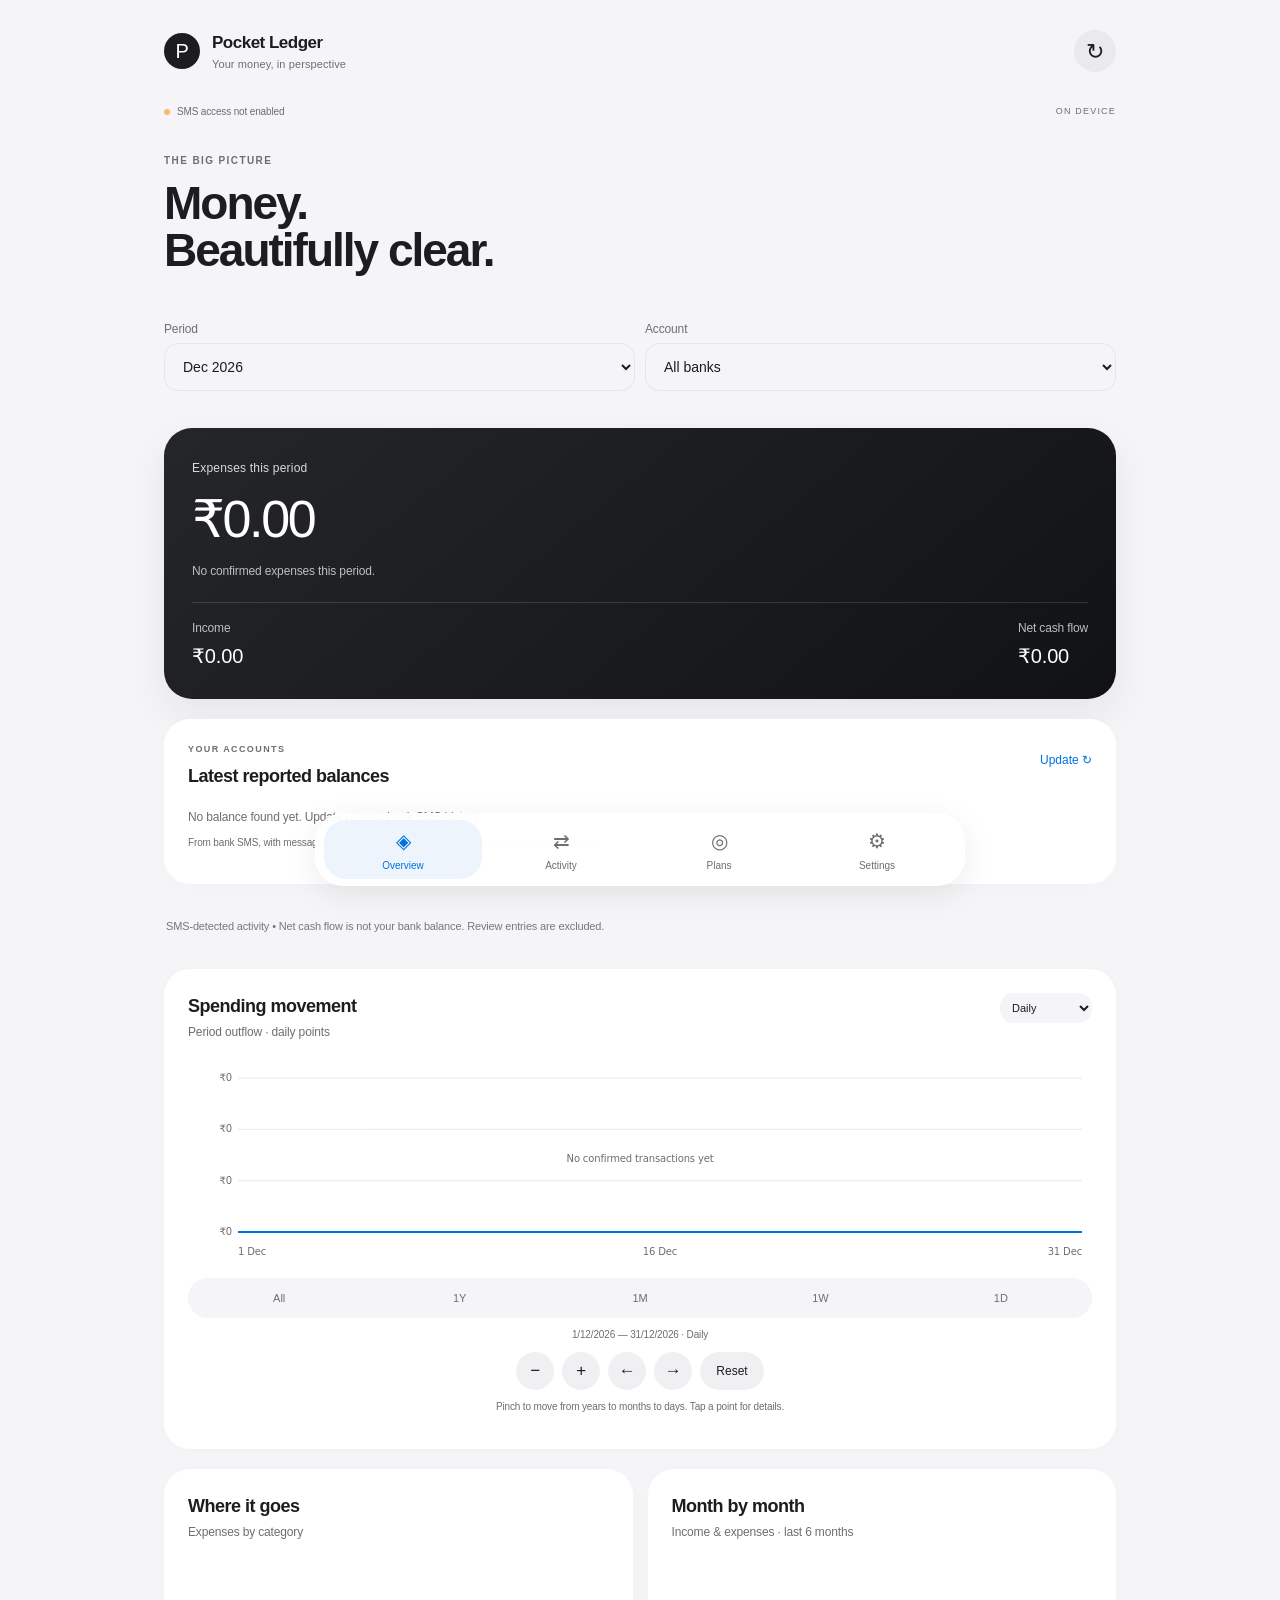
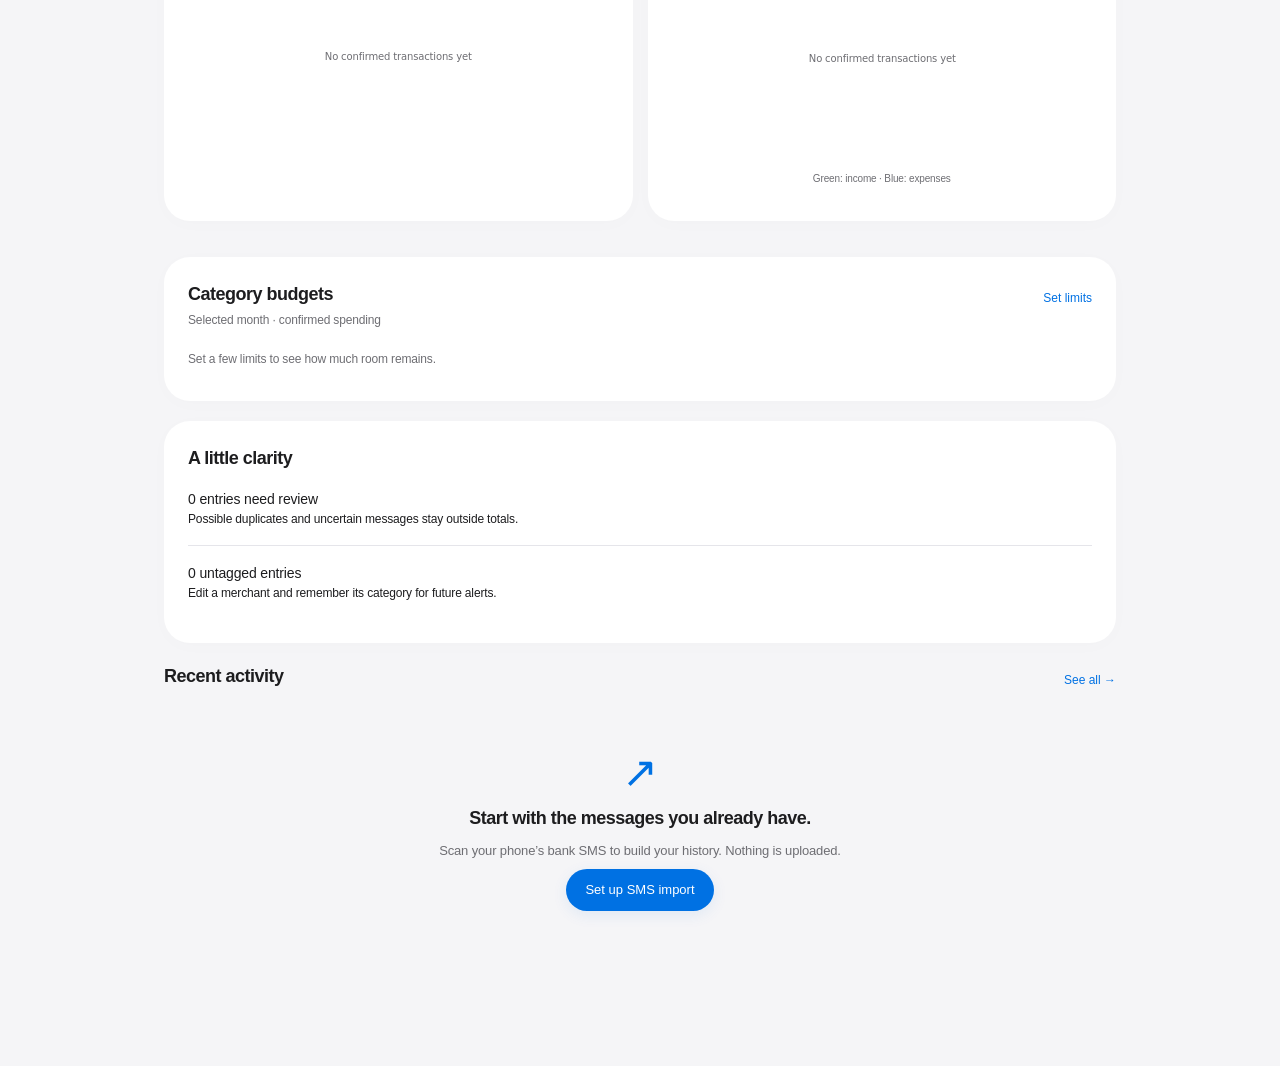
==== commit d8e52dba: "Add SMS balances, flexible expense plans with reminders, and temporal chart zoom" ====
--- a/PREVIEW.html
+++ b/PREVIEW.html
@@ -2,29 +2,33 @@
 .budgetTrack{background:#283448;height:5px;border-radius:5px;margin-top:9px;overflow:hidden}.budgetTrack div{height:100%;border-radius:5px}
 
 .chartViewport{height:200px;overflow:hidden;position:relative;contain:layout paint}.chartViewport canvas{height:200px;max-height:200px;width:100%;max-width:100%;display:block}.chartControls{display:flex;gap:6px;justify-content:flex-end;margin-top:10px}.chartControls button{padding:6px 12px;background:#24314a;color:var(--text);font-size:12px}.categoryRow{padding:12px 0}.categoryHeading{display:flex;justify-content:space-between;gap:10px;font-size:12px}.categoryFill{height:8px;background:#29364d;border-radius:8px;overflow:hidden;margin-top:8px}.categoryFill span{display:block;height:100%;border-radius:8px}progress{display:block;width:100%;height:10px;accent-color:var(--accent)}#scanPanel{padding:14px;margin-top:0}#scanPanel p{margin-bottom:0}
+
+/* A quiet, editorial surface: generous type, restrained colour and deliberate hierarchy. */
+:root{color-scheme:light;--bg:#f5f5f7;--card:#fff;--line:#e5e5ea;--text:#1d1d1f;--muted:#6e6e73;--accent:#0071e3;--green:#21946b;--red:#b42336}
+body{font-family:-apple-system,BlinkMacSystemFont,"Helvetica Neue",Roboto,Arial,sans-serif;letter-spacing:-.15px;-webkit-font-smoothing:antialiased}header{padding:30px 24px 12px}.brand{font-size:17px;letter-spacing:-.5px}.brand small{letter-spacing:.1px;font-size:11px}.logo{background:#1d1d1f;color:#fff;border-radius:50%;height:36px;width:36px;font-size:20px;font-weight:400}main{padding:12px 24px 130px;max-width:1000px}.status{margin:8px 0 34px;font-size:10px}.local{letter-spacing:1.2px}.eyebrow{font-size:10px;font-weight:600;letter-spacing:1.4px;color:var(--muted);margin-bottom:12px}h1{font-size:46px;line-height:1.03;letter-spacing:-2px;font-weight:600;margin-bottom:30px}h2{font-size:52px;letter-spacing:-2.4px;font-weight:500}h3{font-size:18px;letter-spacing:-.5px;font-weight:600}.hero{background:linear-gradient(140deg,#252629,#111214);color:white;border-radius:28px;padding:28px;box-shadow:0 15px 40px #1d1d1f12}.hero span{font-size:12px;letter-spacing:.2px;color:#dadadd}.hero p,.heroBottom small{color:#bdbdc2;font-size:12px}.heroBottom{border-color:#ffffff21}.heroBottom strong{font-size:20px;font-weight:500}.card{border:0;border-radius:26px;padding:24px;margin:20px 0;box-shadow:0 3px 20px #1d1d1f04}.cardTitle{margin-bottom:18px;align-items:flex-start}.cardTitle p{font-size:12px}.cardTitle select{background:#f5f5f7;border:0}.notice{font-size:11px;color:#77777e;padding:14px 2px}button{min-height:42px;font-size:13px;font-weight:500;border-radius:24px;padding:11px 19px;transition:transform .18s,opacity .18s}.primary{background:#0071e3;color:white;font-weight:500;box-shadow:0 4px 15px #0071e317}.secondary{background:#ededf0;color:#1d1d1f;border:0}.danger{background:#fff0f1;color:#b42336}.icon{background:#eaeaee;color:#1d1d1f;font-size:22px;height:42px;width:42px;display:grid;place-items:center;padding:0}.textButton{color:#0071e3;background:transparent;white-space:nowrap;padding:6px 0;min-height:34px;font-size:12px}.full{padding:14px;border-radius:25px}.filters{gap:10px;margin-bottom:22px}input,select{background:#f5f5f7;border:1px solid #e5e5ea;border-radius:14px;padding:14px;color:#1d1d1f;font-size:14px}label{font-size:12px;margin:15px 0}nav{bottom:14px;left:16px;right:16px;max-width:650px;margin:auto;border:1px solid #ffffffd9;background:#ffffffeb;border-radius:28px;padding:6px 8px;box-shadow:0 8px 32px #00000014;backdrop-filter:blur(24px)}nav button{font-size:10px;min-height:57px;padding:6px 4px;border-radius:22px}nav span{font-size:20px;margin-bottom:2px}nav .active{background:#edf4fc;color:#0071e3}.tx{padding:18px 0;gap:12px;border-color:#ededf0}.txIcon{background:#f0f3f7;color:#0071e3;border-radius:50%;height:42px;width:42px;font-size:17px}.txBody strong{font-size:14px;font-weight:500}.txBody small{font-size:10px;line-height:1.5}.txAmount{font-size:14px;letter-spacing:-.4px}.reviewBadge{color:#9a6700!important}.categoryFill,.budgetTrack{background:#ededf2;height:6px}.categoryRow{padding:13px 0}.categoryHeading{font-size:12px}.chartControls{justify-content:center;gap:8px}.chartControls button{background:#f0f0f3;color:#1d1d1f;border-radius:50%;width:38px;min-height:38px;padding:4px;font-size:17px}.chartControls button:last-child{border-radius:20px;width:auto;padding:6px 16px;font-size:12px}.timeRanges{display:flex;justify-content:space-between;gap:6px;background:#f5f5f7;padding:4px;border-radius:20px;margin:16px 0 8px}.timeRanges button{flex:1;min-height:32px;padding:5px 8px;font-size:11px;background:transparent;color:#6e6e73;border-radius:17px}.timeRanges button.active{background:#fff;color:#0071e3;box-shadow:0 2px 8px #0001}#timeScale{text-align:center;font-size:10px}#trend{touch-action:pan-y}.balanceRow{display:flex;justify-content:space-between;gap:12px;align-items:center;padding:15px 0;border-bottom:1px solid #ededf0}.balanceRow:last-child{border:0}.balanceRow strong{font-size:14px;font-weight:500}.balanceRow small{display:block;font-size:10px;color:#6e6e73;margin-top:6px}.balanceCard .eyebrow{margin:0 0 6px;font-size:9px}.balanceCard>p{font-size:10px;line-height:1.6}.planRow{background:#fff;border:0;border-radius:22px;padding:20px;flex-wrap:wrap}.planRow div{min-width:40%;}.planRow strong{font-size:14px}.planRow small{font-size:10px;margin-top:5px}.planRow button{min-height:32px;min-width:32px;background:#f5f5f7;color:#0071e3;border-radius:50%;padding:4px}.planRow button:last-child{color:#b42336}.planRow.done{opacity:.6}.reminderInfo{display:flex;align-items:center;justify-content:space-between;gap:10px;padding:12px 0;font-size:11px;color:#6e6e73}dialog{background:#fff;border:0;border-radius:28px;padding:26px;box-shadow:0 24px 80px #0002}dialog::backdrop{background:#18181b66;backdrop-filter:blur(8px)}dialog .cardTitle h3{font-size:23px;letter-spacing:-.8px}#editSummary{font-size:12px;margin:18px 0;color:#6e6e73}.check{line-height:1.5}.check input{accent-color:#0071e3;width:18px;height:18px}#toast{background:#1d1d1f;color:#fff;border-radius:22px;bottom:100px;padding:16px 20px}.insight{padding:17px 0}.insight strong{font-size:14px;font-weight:500}.insight span{font-size:12px}.chartDetail{font-size:10px;line-height:1.5}progress{height:6px}@media(max-width:540px){h1{font-size:40px;letter-spacing:-1.8px}.hero{padding:25px}.hero h2{font-size:48px}.card{padding:21px}.grid{gap:0}header{padding-top:24px}}@media(max-width:340px){main{padding-left:16px;padding-right:16px}h1{font-size:35px}.hero h2{font-size:41px}.heroBottom strong{font-size:17px}.card{padding:17px}.planRow{padding:16px}}
 </style></head><body>
 <header><div class="brand"><span class="logo">P</span><div>Pocket Ledger<small>Your money, in perspective</small></div></div><button id="refresh" class="icon" aria-label="Refresh tracker">↻</button></header>
 <main><div class="status"><span id="statusDot" class="dot"></span><span id="status">SMS access not enabled</span><span class="local">ON DEVICE</span></div><article id="scanPanel" class="card hidden" role="status" aria-live="polite"><div class="cardTitle"><strong id="scanLabel">Preparing scan…</strong><button id="stopScan" class="textButton">Stop scan</button></div><progress id="scanProgress" max="100" value="0"></progress><p id="scanStats" class="muted"></p></article>
-<section id="overview" class="page"><div class="title"><div><p class="eyebrow">THE BIG PICTURE</p><h1>Your money story.</h1></div></div><div class="filters"><label>Period<select id="period"></select></label><label>Account<select id="bank"><option value="all">All banks</option></select></label></div>
+<section id="overview" class="page"><div class="title"><div><p class="eyebrow">THE BIG PICTURE</p><h1>Money.<br>Beautifully clear.</h1></div></div><div class="filters"><label>Period<select id="period"></select></label><label>Account<select id="bank"><option value="all">All banks</option></select></label></div>
 <div class="hero"><span>Expenses this period</span><h2 id="expense">₹0</h2><p id="comparison">Import messages to see your spending.</p><div class="heroBottom"><div><small>Income</small><strong id="income">₹0</strong></div><div><small>Net cash flow</small><strong id="net">₹0</strong></div></div></div>
-<div class="notice">SMS-detected activity • Net cash flow is not your bank balance. Review entries are excluded.</div>
-<article class="card"><div class="cardTitle"><div><h3>Spending movement</h3><p id="trendSubtitle">Daily outflow</p></div><select id="trendMode" aria-label="Trend view"><option value="daily">Daily</option><option value="cumulative">Cumulative</option></select></div><div class="chartViewport"><canvas id="trend" height="200" data-height="200" aria-label="Spending line chart"></canvas></div><div class="chartControls" data-chart="trend"><button type="button" data-action="out" aria-label="Zoom out trend">−</button><button type="button" data-action="in" aria-label="Zoom in trend">+</button><button type="button" data-action="left" aria-label="Pan left trend">←</button><button type="button" data-action="right" aria-label="Pan right trend">→</button><button type="button" data-action="reset">Reset</button></div><p id="trendDetail" class="chartDetail">Tap the chart to explore a day.</p></article>
-<div class="grid"><article class="card"><div class="cardTitle"><div><h3>Where it goes</h3><p>Expenses by category</p></div></div><div class="chartViewport"><canvas id="pie" height="195" data-height="195" aria-label="Category doughnut chart"></canvas></div><div class="chartControls" data-chart="pie"><button type="button" data-action="out" aria-label="Zoom out pie">−</button><button type="button" data-action="in" aria-label="Zoom in pie">+</button><button type="button" data-action="left" aria-label="Pan left pie">←</button><button type="button" data-action="right" aria-label="Pan right pie">→</button><button type="button" data-action="reset">Reset</button></div><div id="legend"></div></article><article class="card"><div class="cardTitle"><div><h3>Month by month</h3><p>Income & expenses · last 6 months</p></div></div><div class="chartViewport"><canvas id="bars" height="200" data-height="200" aria-label="Monthly income and expense bar chart"></canvas></div><div class="chartControls" data-chart="bars"><button type="button" data-action="out" aria-label="Zoom out bars">−</button><button type="button" data-action="in" aria-label="Zoom in bars">+</button><button type="button" data-action="left" aria-label="Pan left bars">←</button><button type="button" data-action="right" aria-label="Pan right bars">→</button><button type="button" data-action="reset">Reset</button></div><p class="chartDetail">Green: income · Purple: expenses</p></article></div>
+<article class="card balanceCard"><div class="cardTitle"><div><p class="eyebrow">YOUR ACCOUNTS</p><h3>Latest reported balances</h3></div><button id="balanceRefresh" class="textButton">Update ↻</button></div><div id="balanceList"></div><p class="muted">From bank SMS, with message date. Not a live bank connection. Scan history for older balances.</p></article><div class="notice">SMS-detected activity • Net cash flow is not your bank balance. Review entries are excluded.</div>
+<article class="card"><div class="cardTitle"><div><h3>Spending movement</h3><p id="trendSubtitle">Daily outflow</p></div><select id="trendMode" aria-label="Trend view"><option value="daily">Daily</option><option value="cumulative">Cumulative</option></select></div><div class="chartViewport"><canvas id="trend" height="200" data-height="200" aria-label="Spending line chart"></canvas></div><div id="timeRanges" class="timeRanges" aria-label="Chart time range"><button data-range="all">All</button><button data-range="year">1Y</button><button data-range="month">1M</button><button data-range="week">1W</button><button data-range="day">1D</button></div><p id="timeScale" class="muted"></p><div class="chartControls" data-chart="trend"><button type="button" data-action="out" aria-label="Zoom out trend">−</button><button type="button" data-action="in" aria-label="Zoom in trend">+</button><button type="button" data-action="left" aria-label="Pan left trend">←</button><button type="button" data-action="right" aria-label="Pan right trend">→</button><button type="button" data-action="reset">Reset</button></div><p id="trendDetail" class="chartDetail">Pinch to move from years to months to days. Tap a point for details.</p></article>
+<div class="grid"><article class="card"><div class="cardTitle"><div><h3>Where it goes</h3><p>Expenses by category</p></div></div><div class="chartViewport"><canvas id="pie" height="195" data-height="195" aria-label="Category doughnut chart"></canvas></div><div id="legend"></div></article><article class="card"><div class="cardTitle"><div><h3>Month by month</h3><p>Income & expenses · last 6 months</p></div></div><div class="chartViewport"><canvas id="bars" height="200" data-height="200" aria-label="Monthly income and expense bar chart"></canvas></div><p class="chartDetail">Green: income · Blue: expenses</p></article></div>
 <article class="card"><div class="cardTitle"><div><h3>Category budgets</h3><p>Selected month · confirmed spending</p></div><button id="editBudgets" class="textButton">Set limits</button></div><div id="budgetList"></div></article><article class="card"><h3>A little clarity</h3><div id="insights"></div></article><div class="cardTitle"><h3>Recent activity</h3><button id="seeAll" class="textButton">See all →</button></div><div id="recent"></div><div class="empty" id="welcome"><span class="emptyIcon">↗</span><h3>Start with the messages you already have.</h3><p>Scan your phone’s bank SMS to build your history. Nothing is uploaded.</p><button class="primary" id="welcomeScan">Set up SMS import</button></div></section>
-<section id="transactions" class="page hidden"><p class="eyebrow">EVERY RUPEE</p><h1>Your transactions.</h1><input id="search" type="search" placeholder="Search merchant, account or message"><div class="filters"><select id="txStatus" aria-label="Transaction status"><option value="all">All entries</option><option value="confirmed">Confirmed</option><option value="review">Needs review</option><option value="excluded">Excluded</option></select><select id="txDirection" aria-label="Direction"><option value="all">In & out</option><option value="debit">Money out</option><option value="credit">Money in</option></select></div><div class="filters"><select id="txTag" aria-label="Category tagging"><option value="all">All categories</option><option value="untagged">Untagged</option><option value="tagged">Tagged</option></select><span id="tagCounts" class="muted"></span></div><p class="muted">Uses the period and bank selected on Overview.</p><article class="card"><h3>Spending by category</h3><p class="muted">Confirmed expenses · share of selected spending</p><div id="categoryBars"></div></article><div id="txList"></div><button id="loadMore" class="secondary hidden">Show more</button></section>
-<section id="plans" class="page hidden"><p class="eyebrow">MAKE ROOM FOR WHAT MATTERS</p><h1>Look ahead.</h1><p class="muted">Use a verified balance, not SMS cash flow, to estimate what remains.</p><article class="card"><label>Available money now (₹)<input id="available" type="number" min="0" step="0.01" placeholder="Enter a verified balance"></label><label>Expected income before the horizon (₹)<input id="expected" type="number" min="0" step="0.01" placeholder="0"></label><label>Plan until<input id="horizon" type="date"></label><label>Other costs before that date (₹)<input id="otherCosts" type="number" min="0" step="0.01" placeholder="Bills, everyday spending…"></label></article><div class="hero planHero"><span id="forecastLabel">Estimated remaining</span><h2 id="forecast">—</h2><p id="forecastNote">Enter an available balance to start.</p></div><button id="newPlan" class="primary full">+ Add future expense</button><div id="planList"></div><p class="notice">Estimates only. Enter plans you have not paid yet and remove them after payment. Expected income is not guaranteed. Plans outside the horizon are excluded.</p></section>
-<section id="settings" class="page hidden"><p class="eyebrow">YOU ARE IN CONTROL</p><h1>Import & privacy.</h1><article class="card"><h3>Connect your SMS history</h3><p>Enable Read SMS for historical scanning and Receive SMS for new alerts. Scans transaction SMS across banks. Known senders are labelled automatically; unfamiliar account/card alerts go to review so you can verify their bank.</p><button id="permissions" class="primary full">Grant SMS access</button><button id="scan" class="secondary full">Scan all existing messages</button><p id="scanState" class="muted"></p></article><article class="card"><h3>How totals work</h3><p>Only confirmed entries count. Transfers, excluded entries and review entries do not contribute to income or spending. Choose “Remember this merchant category” to apply your choice to matching past and future entries. Categories use merchant names found in the SMS. Unknown or ambiguous places stay Untagged. Select Untagged in Transactions, then choose a category to move an entry into Tagged.</p><p>SMS time is shown as the alert date. The actual payment date may differ. Unsupported message formats may not import.</p><p>This app has no Internet permission. Data is stored inside Android’s app storage. Your SMS messages are never edited or deleted. Uninstalling the app removes its data.</p></article><article class="card"><h3>Your data</h3><button id="export" class="secondary full">Export transactions as CSV</button><button id="clear" class="danger full">Delete tracker data</button></article><p class="muted center">Pocket Ledger · All-bank SMS edition · 1.2</p></section>
+<section id="transactions" class="page hidden"><p class="eyebrow">EVERY RUPEE</p><h1>Your transactions.</h1><input id="search" type="search" placeholder="Search merchant, account or message"><p id="lookupState" class="muted" role="status"></p><div class="filters"><select id="txStatus" aria-label="Transaction status"><option value="all">All entries</option><option value="confirmed">Confirmed</option><option value="review">Needs review</option><option value="excluded">Excluded</option></select><select id="txDirection" aria-label="Direction"><option value="all">In & out</option><option value="debit">Money out</option><option value="credit">Money in</option></select></div><div class="filters"><select id="txTag" aria-label="Category tagging"><option value="all">All categories</option><option value="untagged">Untagged</option><option value="tagged">Tagged</option></select><span id="tagCounts" class="muted"></span></div><p class="muted">Uses the period and bank selected on Overview.</p><article class="card"><h3>Spending by category</h3><p id="categoryScope" class="muted">All confirmed expenses for the selected period and bank.</p><div id="categoryBars"></div></article><div id="txList"></div><button id="loadMore" class="secondary hidden">Show more</button></section>
+<section id="plans" class="page hidden"><p class="eyebrow">MAKE ROOM FOR WHAT MATTERS</p><h1>Look ahead.</h1><p class="muted">A little planning. A lot more peace of mind.</p><article class="card"><button id="useBalances" class="textButton">Use latest SMS balances →</button><p id="balanceForecastNote" class="muted"></p><label>Available money now (₹)<input id="available" type="number" min="0" step="0.01" placeholder="Enter a verified balance"></label><label>Expected income before the horizon (₹)<input id="expected" type="number" min="0" step="0.01" placeholder="0"></label><label>Plan until<input id="horizon" type="date"></label><label>Other costs before that date (₹)<input id="otherCosts" type="number" min="0" step="0.01" placeholder="Bills, everyday spending…"></label></article><div class="hero planHero"><span id="forecastLabel">Estimated remaining</span><h2 id="forecast">—</h2><p id="forecastNote">Enter an available balance to start.</p></div><article class="reminderInfo"><span id="reminderState"></span><button id="notificationAccess" class="textButton">Enable reminders</button></article><button id="newPlan" class="primary full">+ Add future expense</button><div id="planList"></div><p class="notice">Estimates only. Enter plans you have not paid yet and remove them after payment. Expected income is not guaranteed. Month-only plans reserve the full amount when their month intersects your horizon. Completed plans and plans outside the horizon are excluded. Dated reminders are scheduled for the morning; Android battery settings can delay delivery.</p></section>
+<section id="settings" class="page hidden"><p class="eyebrow">YOU ARE IN CONTROL</p><h1>Import & privacy.</h1><article class="card"><h3>Connect your SMS history</h3><p>Enable Read SMS for historical scanning and Receive SMS for new alerts. Scans transaction SMS across banks. Known senders are labelled automatically; unfamiliar account/card alerts go to review so you can verify their bank.</p><button id="permissions" class="primary full">Grant SMS access</button><button id="scan" class="secondary full">Scan all existing messages</button><p id="scanState" class="muted"></p></article><article class="card"><h3>How totals work</h3><p>Only confirmed entries count. Transfers, excluded entries and review entries do not contribute to income or spending. Choose “Remember this merchant category” to apply your choice to matching past and future entries. Categories use merchant names found in the SMS. Unknown or ambiguous places stay Untagged. Select Untagged in Transactions, then choose a category to move an entry into Tagged.</p><p>SMS time is shown as the alert date. The actual payment date may differ. Unsupported message formats may not import.</p><p>Financial data is stored inside Android’s app storage. Online lookup sends only merchant names. Your SMS messages are never edited or deleted. Uninstalling the app removes its data.</p></article><article class="card"><h3>Automatic merchant categories</h3><p>Known brands are tagged on this phone. Searching Activity also checks unclear merchants online. Only a cleaned merchant name is sent; amounts, accounts and SMS text stay on your phone. Confident business matches tag remaining entries automatically. Manual categories are preserved.</p><button id="retag" class="secondary full">Retag recognised Untagged entries</button><p id="googleStatus" class="muted"></p><details><summary>Use Google Maps business lookup</summary><p>Optional: enter your own Google Places API (New) key. Google requires API setup and billing, and requests may incur charges. Without a key, built-in merchant rules are used. Ambiguous matches stay Untagged.</p><label>Google Places API key<input id="googleKey" type="password" autocomplete="off" placeholder="Optional Google API key"></label><button id="saveGoogleKey" class="secondary full">Save key / clear to disable</button><p>Business lookup source: Google Maps.</p></details></article><article class="card"><h3>Your data</h3><button id="cleanAlerts" class="secondary full">Remove imported non-bank alerts</button><button id="export" class="secondary full">Export transactions as CSV</button><button id="clear" class="danger full">Delete tracker data</button></article><p class="muted center">Pocket Ledger · All-bank SMS edition · 1.6</p></section>
 </main><nav aria-label="Main navigation"><button data-page="overview" class="active"><span>◈</span>Overview</button><button data-page="transactions"><span>⇄</span>Activity</button><button data-page="plans"><span>◎</span>Plans</button><button data-page="settings"><span>⚙</span>Settings</button></nav><div id="toast" role="status"></div>
 <dialog id="editDialog"><form id="editForm"><div class="cardTitle"><h3>Review transaction</h3><button type="button" class="icon" id="closeEdit" aria-label="Close">×</button></div><div id="editSummary"></div><label>Bank<input id="editBank" maxlength="100" required></label><label>Merchant<input id="editMerchant" maxlength="100"></label><label>Category<select id="editCategory"></select></label><label>Direction<select id="editDirection"><option value="debit">Money out</option><option value="credit">Money in</option></select></label><label>Status<select id="editStatus"><option value="confirmed">Confirmed — include in totals</option><option value="review">Needs review — exclude for now</option><option value="excluded">Excluded — omit from totals</option></select></label><label class="check"><input id="learn" type="checkbox">Remember this merchant category</label><details><summary>Original SMS & parser notes</summary><p id="rawMessage"></p><p id="reason"></p></details><button id="saveEdit" type="submit" class="primary full">Save changes</button></form></dialog>
-<dialog id="planDialog"><form id="planForm"><div class="cardTitle"><h3>Future expense</h3><button id="closePlan" type="button" class="icon" aria-label="Close">×</button></div><label>What are you planning?<input id="planName" maxlength="100" required placeholder="Trip, phone, rent…"></label><label>Amount (₹)<input id="planAmount" type="number" min="0.01" step="0.01" required></label><label>Payment date<input id="planDate" type="date" required></label><button type="submit" class="primary full">Add to plan</button></form></dialog><dialog id="budgetDialog"><form id="budgetForm"><div class="cardTitle"><h3>Monthly category limits</h3><button id="closeBudgets" type="button" class="icon" aria-label="Close">×</button></div><p class="muted">Limits repeat each month. Blank means no limit. Uses the bank filter on Overview.</p><div id="budgetInputs"></div><button type="submit" class="primary full">Save budgets</button></form></dialog><script>'use strict';
+<dialog id="planDialog"><form id="planForm"><div class="cardTitle"><h3>Future expense</h3><button id="closePlan" type="button" class="icon" aria-label="Close">×</button></div><label>What are you planning?<input id="planName" maxlength="100" required placeholder="Trip, phone, rent…"></label><label>Amount (₹)<input id="planAmount" type="number" min="0.01" step="0.01" required></label><label>Plan month<input id="planMonth" type="month" required></label><label class="check"><input id="planFlexible" type="checkbox" checked>Any day in this month</label><label id="planDateLabel" class="hidden">Payment date<input id="planDate" type="date"></label><p id="planReminderNote" class="muted">No date needed. This expense counts toward the selected month.</p><button id="savePlan" type="submit" class="primary full">Add to plan</button></form></dialog><dialog id="budgetDialog"><form id="budgetForm"><div class="cardTitle"><h3>Monthly category limits</h3><button id="closeBudgets" type="button" class="icon" aria-label="Close">×</button></div><p class="muted">Limits repeat each month. Blank means no limit. Uses the bank filter on Overview.</p><div id="budgetInputs"></div><button type="submit" class="primary full">Save budgets</button></form></dialog><script>'use strict';
 // Android 8-10 can ship older WebViews. Keep DOM updates compatible.
 if(typeof Element!=='undefined'&&!Element.prototype.replaceChildren){Element.prototype.replaceChildren=function(){while(this.firstChild)this.removeChild(this.firstChild);for(let i=0;i<arguments.length;i++)this.appendChild(arguments[i]);};}
 
 const categoryLabel=c=>c==='Uncategorised'?'Untagged':c;
 const $=id=>document.getElementById(id), categories=['Uncategorised','Food','Travel','Shopping','Groceries','Bills','Health','Entertainment','Income','Transfer','Other'];
 const camera={trend:{zoom:1,offset:0},pie:{zoom:1,offset:0},bars:{zoom:1,offset:0}};
-const colors=['#baadff','#75e2b4','#ffbe87','#7dc8ff','#ff9ea8','#e4cf83','#c297e8','#7bc7bf','#afbfda'];
-let state={transactions:[],plans:[],smsGranted:false}, editId=null, page='overview', limit=100, trendPoints=[], chartDays=[];
+const colors=['#0071e3','#21946b','#ffbe87','#7dc8ff','#ff9ea8','#e4cf83','#c297e8','#7bc7bf','#afbfda'];
+let state={transactions:[],plans:[],smsGranted:false}, editId=null, page='overview', limit=100, trendPoints=[], chartDays=[], trendBuckets=[], timeline={start:0,end:0,scope:"",unit:"day"};
 const money=v=>new Intl.NumberFormat('en-IN',{style:'currency',currency:'INR',maximumFractionDigits:2}).format(v/100);
 const key=t=>{const d=new Date(t);return `${d.getFullYear()}-${String(d.getMonth()+1).padStart(2,'0')}`;};
 const localDate=d=>`${d.getFullYear()}-${String(d.getMonth()+1).padStart(2,'0')}-${String(d.getDate()).padStart(2,'0')}`;
@@ -32,11 +36,12 @@
 function el(tag,text,cls){const e=document.createElement(tag);if(text!==undefined)e.textContent=text;if(cls)e.className=cls;return e;}
 function toast(s){$('toast').textContent=s;$('toast').style.display='block';clearTimeout(toast.timer);toast.timer=setTimeout(()=>$('toast').style.display='none',6500);}
 function native(method,...args){if(window.Ledger&&typeof window.Ledger[method]==='function')window.Ledger[method](...args);else toast('SMS access requires the Android app. This browser preview contains no bank data.');}
+let searchLookupTimer=0;
 let snapshotKey='',lastChartKey='',pendingEdit=false;
 function scanProgress(p){$('scanPanel').classList.toggle('hidden',!p.active&&!p.message);$('scanLabel').textContent=p.active?'Importing your SMS history':p.message;$('scanProgress').value=p.total?Math.round(p.checked/p.total*100):0;$('scanStats').textContent=`${p.checked||0} / ${p.total||0} messages checked · ${p.added||0} transactions added · ${$('scanProgress').value}%`;$('scan').disabled=!!p.active;if(p.active){$('stopScan').disabled=false;$('stopScan').textContent='Stop scan';}$('stopScan').classList.toggle('hidden',!p.active);$('scanState').textContent=p.message||'';}
-window.nativeEvent=(type,payload)=>{if(type==='snapshot'){try{const next=JSON.parse(payload);if(next.scan)scanProgress(next.scan);const signature=JSON.stringify([next.transactions,next.plans,next.smsGranted]);state=next;if(signature!==snapshotKey){snapshotKey=signature;updatePeriods();updateBanks();render();}}catch(e){toast('Unable to read tracker data.');}}else if(type==='scanProgress'){scanProgress(JSON.parse(payload));}else if(type==='editSaved'){pendingEdit=false;$('saveEdit').disabled=false;$('saveEdit').textContent='Save changes';$('editDialog').close();toast('Category saved. Tagged lists and charts updated.');}else if(type==='cleared'){localStorage.clear();['available','expected','otherCosts'].forEach(id=>$(id).value='');renderPlans();renderBudgets();}else if(type==='scanDone'){$('scan').disabled=false;$('scanState').textContent=payload;}else{if(type==='error'&&pendingEdit){pendingEdit=false;$('saveEdit').disabled=false;$('saveEdit').textContent='Save changes';}toast(payload);}};
+window.nativeEvent=(type,payload)=>{if(type==='snapshot'){try{const next=JSON.parse(payload);if(next.scan)scanProgress(next.scan);$('googleStatus').textContent=next.googleConfigured?'Google Maps lookup configured':'Built-in tagging active · Google key needed for online lookup';const signature=JSON.stringify([next.transactions,next.plans,next.smsGranted,next.balances,next.notificationsEnabled]);state=next;if(signature!==snapshotKey){snapshotKey=signature;updatePeriods();updateBanks();render();}if(next.openPlans)showPage('plans');}catch(e){toast('Unable to read tracker data.');}}else if(type==='planSaved'){$('planDialog').close();$('planForm').reset();$('savePlan').disabled=false;$('savePlan').textContent='Add to plan';toast(payload);}else if(type==='scanProgress'){scanProgress(JSON.parse(payload));}else if(type==='lookupStatus'){const result=JSON.parse(payload);if(result.query===$('search').value.trim())$('lookupState').textContent=result.message;}else if(type==='editSaved'){pendingEdit=false;$('saveEdit').disabled=false;$('saveEdit').textContent='Save changes';$('editDialog').close();const saved=state.transactions.find(t=>t.id===payload);toast(saved&&saved.status!=='confirmed'?'Category saved. Confirm this entry to include it in spending.':'Category saved. Spending charts updated.');}else if(type==='cleared'){localStorage.clear();['available','expected','otherCosts'].forEach(id=>$(id).value='');renderPlans();renderBudgets();}else if(type==='scanDone'){$('scan').disabled=false;$('scanState').textContent=payload;}else{if(type==='error'){$('savePlan').disabled=false;$('savePlan').textContent='Add to plan';}if(type==='error'&&pendingEdit){pendingEdit=false;$('saveEdit').disabled=false;$('saveEdit').textContent='Save changes';}toast(payload);}};
 function updatePeriods(){const chosen=$('period').value;const ks=[...new Set([key(Date.now()),...state.transactions.map(t=>key(t.time))])].sort().reverse();$('period').replaceChildren(...ks.map(k=>{const o=el('option',monthLabel(k));o.value=k;return o;}),(()=>{const o=el('option','All history');o.value='all';return o;})());if(ks.includes(chosen)||chosen==='all')$('period').value=chosen;}
-function updateBanks(){const selected=$('bank').value||'all',banks=[...new Set(state.transactions.map(t=>t.bank))].sort();const all=el('option','All banks');all.value='all';$('bank').replaceChildren(all,...banks.map(name=>{const o=el('option',name);o.value=name;return o;}));$('bank').value=banks.includes(selected)?selected:'all';}
+function updateBanks(){const selected=$('bank').value||'all',banks=[...new Set(state.transactions.map(t=>t.bank).concat((state.balances||[]).map(b=>b.bank)))].sort();const all=el('option','All banks');all.value='all';$('bank').replaceChildren(all,...banks.map(name=>{const o=el('option',name);o.value=name;return o;}));$('bank').value=banks.includes(selected)?selected:'all';}
 function filtered(){return state.transactions.filter(t=>($('bank').value==='all'||t.bank===$('bank').value)&&($('period').value==='all'||key(t.time)===$('period').value));}
 const included=t=>t.status==='confirmed'&&t.category!=='Transfer';
 function sums(items){return items.filter(included).reduce((s,t)=>{s[t.direction]+=t.amount;return s;},{debit:0,credit:0});}
@@ -45,23 +50,28 @@
 let comparison='No confirmed expenses this period.';if(s.debit){if($('period').value==='all')comparison='All confirmed SMS-detected expenses.';else{const d=new Date($('period').value+'-01T12:00:00');d.setMonth(d.getMonth()-1);const prev=sums(state.transactions.filter(t=>key(t.time)===key(d)&&($('bank').value==='all'||t.bank===$('bank').value))).debit;comparison=prev?`${Math.abs((s.debit-prev)/prev*100).toFixed(0)}% ${s.debit>=prev?'higher':'lower'} than previous month`:'No previous-month spending for comparison.';}}$('comparison').textContent=comparison;
 const agg={};tx.filter(t=>included(t)&&t.direction==='debit').forEach(t=>agg[t.category]=(agg[t.category]||0)+t.amount);const sorted=Object.entries(agg).sort((a,b)=>b[1]-a[1]);$('legend').replaceChildren(...categoryRows(sorted,s.debit));
 const review=tx.filter(t=>t.status==='review').length, unknown=tx.filter(t=>included(t)&&t.category==='Uncategorised').length;$('insights').replaceChildren();const insight=(a,b)=>{const e=el('div',undefined,'insight');e.append(el('strong',a),el('span',b));$('insights').append(e);};if(sorted.length)insight(`${sorted[0][0]} leads your spending`,`${money(sorted[0][1])} · ${(sorted[0][1]/s.debit*100).toFixed(0)}% of this period’s expenses`);insight(`${review} entries need review`,'Possible duplicates and uncertain messages stay outside totals.');insight(`${unknown} untagged entries`,'Edit a merchant and remember its category for future alerts.');const max=tx.filter(t=>included(t)&&t.direction==='debit').sort((a,b)=>b.amount-a.amount)[0];if(max)insight('Largest detected expense',`${money(max.amount)} at ${max.merchant}`);
-$('recent').replaceChildren(...tx.slice(0,5).map(row));renderTransactions();renderPlans();renderBudgets();if(page==='overview')requestAnimationFrame(charts);}
+$('recent').replaceChildren(...tx.slice(0,5).map(row));renderTransactions();renderBalances();renderPlans();renderBudgets();if(page==='overview')requestAnimationFrame(charts);}
 function row(t){const r=el('button',undefined,'tx');const symbol=t.category==='Transfer'?'⇄':t.direction==='credit'?'↙':'↗';const body=el('div',undefined,'txBody');body.append(el('strong',t.merchant),el('small',`${t.bank} · ${t.account==='Unknown'?'Unknown account':'••'+t.account} · ${categoryLabel(t.category)}`));const amount=el('div',undefined,'txAmount '+(t.direction==='credit'?'credit':''));amount.append(el('span',(t.direction==='debit'?'−':'+')+money(t.amount)),el('small',new Date(t.time).toLocaleDateString('en-IN',{day:'numeric',month:'short'})));if(t.status!=='confirmed')amount.append(el('small',t.status==='review'?'Review':'Excluded','reviewBadge'));r.append(el('span',symbol,'txIcon'),body,amount);r.onclick=()=>edit(t);return r;}
 function categoryRows(sorted,total){return sorted.map(([name,value],i)=>{const r=el('div',undefined,'categoryRow'),heading=el('div',undefined,'categoryHeading'),percent=total?value/total*100:0;heading.append(el('strong',categoryLabel(name)),el('span',`${money(value)} · ${percent.toFixed(1)}%`));const track=el('div',undefined,'categoryFill'),bar=el('span');bar.style.width=percent+'%';bar.style.background=colors[i%colors.length];track.append(bar);r.append(heading,track);return r;});}
-function renderTransactions(){const q=$('search').value.toLowerCase();const base=filtered().filter(t=>($('txStatus').value==='all'||t.status===$('txStatus').value)&&($('txDirection').value==='all'||t.direction===$('txDirection').value)&&[t.merchant,t.raw,t.bank,t.account,t.category].join(' ').toLowerCase().includes(q));const untagged=base.filter(t=>t.category==='Uncategorised').length;$('tagCounts').textContent=`${untagged} untagged · ${base.length-untagged} tagged`;const list=base.filter(t=>$('txTag').value==='all'||($('txTag').value==='untagged'?t.category==='Uncategorised':t.category!=='Uncategorised'));$('txList').replaceChildren(...list.slice(0,limit).map(row));if(!list.length)$('txList').append(el('p','No transactions match these filters.','empty'));$('loadMore').classList.toggle('hidden',list.length<=limit);const expenses=base.filter(t=>included(t)&&t.direction==='debit'),total=expenses.reduce((sum,t)=>sum+t.amount,0),agg={};list.filter(t=>included(t)&&t.direction==='debit').forEach(t=>agg[t.category]=(agg[t.category]||0)+t.amount);$('categoryBars').replaceChildren(...categoryRows(Object.entries(agg).sort((a,b)=>b[1]-a[1]),total));if(!$('categoryBars').children.length)$('categoryBars').append(el('p','No confirmed expenses in this view.','muted'));}
+function renderTransactions(){const q=$('search').value.toLowerCase();const base=filtered().filter(t=>($('txStatus').value==='all'||t.status===$('txStatus').value)&&($('txDirection').value==='all'||t.direction===$('txDirection').value)&&[t.merchant,t.raw,t.bank,t.account,t.category].join(' ').toLowerCase().includes(q));const untagged=base.filter(t=>t.category==='Uncategorised').length;$('tagCounts').textContent=`${untagged} untagged · ${base.length-untagged} tagged`;const list=base.filter(t=>$('txTag').value==='all'||($('txTag').value==='untagged'?t.category==='Uncategorised':t.category!=='Uncategorised'));$('txList').replaceChildren(...list.slice(0,limit).map(row));if(!list.length)$('txList').append(el('p','No transactions match these filters.','empty'));$('loadMore').classList.toggle('hidden',list.length<=limit);const expenses=filtered().filter(t=>included(t)&&t.direction==='debit'),total=expenses.reduce((sum,t)=>sum+t.amount,0),agg={};expenses.forEach(t=>agg[t.category]=(agg[t.category]||0)+t.amount);$('categoryBars').replaceChildren(...categoryRows(Object.entries(agg).sort((a,b)=>b[1]-a[1]),total));if(!$('categoryBars').children.length)$('categoryBars').append(el('p','No confirmed expenses for the selected period and bank.','muted'));const pending=filtered().filter(t=>t.direction==='debit'&&t.status!=='confirmed'&&t.category!=='Uncategorised').length;$('categoryScope').textContent='All confirmed expenses for the selected period and bank. Search and tag filters only change the transaction list.'+(pending?' '+pending+' tagged entries are awaiting confirmation or excluded.':'');}
 function edit(t){editId=t.id;$('editBank').value=t.bank;$('editSummary').textContent=`${money(t.amount)} · ${t.bank} · ${new Date(t.time).toLocaleString('en-IN')}`;$('editMerchant').value=t.merchant;$('editCategory').value=t.category;$('editDirection').value=t.direction;$('editStatus').value=t.status;$('learn').checked=false;$('rawMessage').textContent=t.raw;$('reason').textContent=t.reason||'Parser matched an explicit bank transaction. Please verify against the SMS.';$('editDialog').showModal();}
 window.closeDialog=()=>{if($('editDialog').open)$('editDialog').close();else if($('planDialog').open)$('planDialog').close();else if($('budgetDialog').open)$('budgetDialog').close();else showPage('overview');};
 
-function canvas(id){const c=$(id),r=c.getBoundingClientRect(),w=r.width||300,h=Number(c.dataset.height||200),ratio=devicePixelRatio||1;c.style.height=h+'px';const width=Math.round(w*ratio),height=Math.round(h*ratio);if(c.width!==width)c.width=width;if(c.height!==height)c.height=height;const x=c.getContext('2d');x.setTransform(ratio,0,0,ratio,0,0);x.clearRect(0,0,w,h);const cam=camera[id];x.translate(w/2+cam.offset,h/2);x.scale(cam.zoom,cam.zoom);x.translate(-w/2,-h/2);x.font='10px system-ui';return {x,w,h,c};}
-function noData(x,w,h){x.fillStyle='#91a0ba';x.textAlign='center';x.fillText('No confirmed transactions yet',w/2,h/2);}
-function charts(){if(page!=='overview')return;const signature=JSON.stringify([$('period').value,$('bank').value,$('trendMode').value,state.transactions,camera,['trend','pie','bars'].map(id=>$(id).getBoundingClientRect().width)]);if(signature===lastChartKey)return;lastChartKey=signature;drawTrend();drawPie();drawBars();}
-function drawTrend(){const {x,w,h}=canvas('trend'),out=filtered().filter(t=>included(t)&&t.direction==='debit'),map={};out.forEach(t=>{const k=localDate(new Date(t.time));map[k]=(map[k]||0)+t.amount;});if(!out.length){noData(x,w,h);trendPoints=[];return;}
-let start,end;if($('period').value!=='all'){start=new Date($('period').value+'-01T12:00:00');end=new Date(start.getFullYear(),start.getMonth()+1,0,12);}else{start=new Date(Math.min(...out.map(t=>t.time)));start.setHours(12,0,0,0);end=new Date(Math.max(...out.map(t=>t.time)));end.setHours(12,0,0,0);}chartDays=[];let values=[],running=0;for(let d=new Date(start);d<=end;d.setDate(d.getDate()+1)){const k=localDate(d),v=map[k]||0;running+=v;chartDays.push(k);values.push($('trendMode').value==='cumulative'?running:v);}const max=Math.max(...values,1),left=46,right=w-8,top=12,bottom=h-30;trendPoints=[];x.strokeStyle='#29364d';x.fillStyle='#91a0ba';for(let i=0;i<4;i++){const yy=top+(bottom-top)*i/3;x.beginPath();x.moveTo(left,yy);x.lineTo(right,yy);x.stroke();x.textAlign='right';x.fillText('₹'+Math.round(max*(1-i/3)/100).toLocaleString('en-IN'),left-5,yy+3);}values.forEach((v,i)=>trendPoints.push([left+(right-left)*i/Math.max(values.length-1,1),bottom-(bottom-top)*v/max]));const grad=x.createLinearGradient(0,top,0,bottom);grad.addColorStop(0,'#baadff55');grad.addColorStop(1,'#baadff00');x.beginPath();x.moveTo(trendPoints[0][0],bottom);trendPoints.forEach(p=>x.lineTo(...p));x.lineTo(trendPoints[trendPoints.length-1][0],bottom);x.closePath();x.fillStyle=grad;x.fill();x.beginPath();trendPoints.forEach((p,i)=>i?x.lineTo(...p):x.moveTo(...p));x.lineWidth=2.4;x.strokeStyle='#baadff';x.stroke();[0,Math.floor((values.length-1)/2),values.length-1].forEach(i=>{x.fillStyle='#91a0ba';x.textAlign=i===0?'left':i===values.length-1?'right':'center';x.fillText(new Date(chartDays[i]+'T12:00:00').toLocaleDateString('en-IN',{day:'numeric',month:'short'}),trendPoints[i][0],h-7);});$('trendSubtitle').textContent=$('trendMode').value==='cumulative'?'Cumulative outflow · selected period':'Daily outflow · selected period';}
-function drawPie(){const {x,w,h}=canvas('pie'),agg={};filtered().filter(t=>included(t)&&t.direction==='debit').forEach(t=>agg[t.category]=(agg[t.category]||0)+t.amount);const values=Object.entries(agg).sort((a,b)=>b[1]-a[1]).map(a=>a[1]),total=values.reduce((a,b)=>a+b,0);if(!total)return noData(x,w,h);const cx=w/2,cy=h/2,r=Math.min(w/2-10,h/2-10);let angle=-Math.PI/2;values.forEach((v,i)=>{const end=angle+v/total*Math.PI*2;x.beginPath();x.arc(cx,cy,r,angle,end);x.arc(cx,cy,r*.72,end,angle,true);x.closePath();x.fillStyle=colors[i%colors.length];x.fill();angle=end;});x.textAlign='center';x.fillStyle='#edf2ff';x.font='bold 17px system-ui';x.fillText(money(total),cx,cy);x.font='10px system-ui';x.fillStyle='#91a0ba';x.fillText('total expenses',cx,cy+19);}
-function drawBars(){const {x,w,h}=canvas('bars'),anchor=$('period').value==='all'?new Date():new Date($('period').value+'-01T12:00:00'),months=[];for(let i=5;i>=0;i--)months.push(key(new Date(anchor.getFullYear(),anchor.getMonth()-i,1)));const vals=months.map(m=>sums(state.transactions.filter(t=>key(t.time)===m&&($('bank').value==='all'||t.bank===$('bank').value))));const max=Math.max(...vals.flatMap(s=>[s.credit,s.debit]),1);if(max===1)return noData(x,w,h);const left=44,bottom=h-26,top=14,step=(w-left-8)/6;for(let i=0;i<3;i++){const y=top+(bottom-top)*i/2;x.strokeStyle='#29364d';x.beginPath();x.moveTo(left,y);x.lineTo(w,y);x.stroke();x.fillStyle='#91a0ba';x.textAlign='right';x.fillText('₹'+Math.round(max*(1-i/2)/100).toLocaleString('en-IN'),left-4,y+3);}vals.forEach((s,i)=>{const width=Math.max(4,Math.min(15,step*.25)),px=left+step*i+step*.2;[['credit','#75e2b4'],['debit','#baadff']].forEach(([k,col],j)=>{const bh=(bottom-top)*s[k]/max;x.fillStyle=col;x.fillRect(px+j*(width+3),bottom-bh,width,bh);});x.fillStyle='#91a0ba';x.textAlign='center';x.fillText(new Date(months[i]+'-01T12:00:00').toLocaleDateString('en-IN',{month:'short'}),left+step*(i+.5),h-7);});}
-function renderPlans(){const horizon=$('horizon').value,today=localDate(new Date()),within=state.plans.filter(p=>p.date<=horizon&&p.date>=today),total=within.reduce((a,p)=>a+p.amount,0),balance=$('available').value;const remaining=Math.round((Number(balance||0)+Number($('expected').value||0)-Number($('otherCosts').value||0))*100)-total;$('forecast').textContent=balance===''?'—':money(Math.abs(remaining));$('forecastLabel').textContent=remaining<0&&balance!==''?'Estimated shortfall':'Estimated remaining';$('forecastNote').textContent=balance===''?'Enter an available balance to start.':`${money(total)} in plans due by ${horizon}. ${remaining<0?'Your plan needs more funding.':'After entered income, costs and plans.'}`;$('planList').replaceChildren(...state.plans.map(p=>{const r=el('div',undefined,'planRow'),b=el('div');b.append(el('strong',p.name),el('small',p.date+(p.date<today?' · Past due — review or remove':p.date>horizon?' · Outside horizon':'')));const del=el('button','×');del.setAttribute('aria-label','Delete '+p.name);del.onclick=()=>{if(confirm('Remove this future expense?'))native('deletePlan',p.id);};r.append(b,el('strong',money(p.amount)),del);return r;}));}
-document.querySelectorAll('nav button').forEach(b=>b.onclick=()=>showPage(b.dataset.page));$('seeAll').onclick=()=>showPage('transactions');$('refresh').onclick=()=>native('refreshData');$('permissions').onclick=()=>native('permissions');$('welcomeScan').onclick=()=>showPage('settings');$('scan').onclick=()=>{if(!state.smsGranted)return toast('Grant SMS access first.');scanProgress({active:true,checked:0,total:0,added:0,message:'Preparing scan…'});native('scanHistory');};$('export').onclick=()=>native('exportCsv');$('clear').onclick=()=>native('clearData');['period','bank','trendMode'].forEach(id=>$(id).onchange=()=>{limit=100;render();});['search','txStatus','txDirection','txTag'].forEach(id=>$(id).oninput=()=>{limit=100;renderTransactions();});$('loadMore').onclick=()=>{limit+=100;renderTransactions();};$('editCategory').replaceChildren(...categories.map(c=>{const o=el('option',categoryLabel(c));o.value=c;return o;}));$('closeEdit').onclick=()=>$('editDialog').close();$('editForm').onsubmit=e=>{e.preventDefault();if(pendingEdit)return;if(!window.Ledger)return toast('Tagging requires the Android app.');pendingEdit=true;$('saveEdit').disabled=true;$('saveEdit').textContent='Saving…';native('edit',editId,$('editBank').value.trim()||'Other bank',$('editCategory').value,$('editMerchant').value.trim()||'Unknown',$('editStatus').value,$('editDirection').value,$('learn').checked);};$('newPlan').onclick=()=>{$('planDate').value=localDate(new Date());$('planDialog').showModal();};$('closePlan').onclick=()=>$('planDialog').close();$('planForm').onsubmit=e=>{e.preventDefault();native('addPlan',$('planName').value.trim(),Math.round(Number($('planAmount').value)*100),$('planDate').value);$('planDialog').close();$('planForm').reset();};['available','expected','horizon','otherCosts'].forEach(id=>{$(id).value=localStorage.getItem(id)||'';$(id).oninput=()=>{localStorage.setItem(id,$(id).value);renderPlans();};});if(!$('horizon').value){const d=new Date();d.setMonth(d.getMonth()+1);$('horizon').value=localDate(d);}
-$('trend').onclick=e=>{if(!trendPoints.length)return;const px=e.clientX-$('trend').getBoundingClientRect().left;const w=$('trend').getBoundingClientRect().width;const point=(px-w/2-camera.trend.offset)/camera.trend.zoom+w/2;let i=0;trendPoints.forEach((p,n)=>{if(Math.abs(p[0]-point)<Math.abs(trendPoints[i][0]-point))i=n;});const day=chartDays[i],tx=filtered().filter(t=>included(t)&&localDate(new Date(t.time))===day),s=sums(tx);$('trendDetail').textContent=`${day} · ${tx.length} entries · Out ${money(s.debit)} · In ${money(s.credit)}`;};window.addEventListener('resize',()=>requestAnimationFrame(charts));updatePeriods();updateBanks();render();
+function canvas(id){const c=$(id),r=c.getBoundingClientRect(),w=r.width||300,h=Number(c.dataset.height||200),ratio=devicePixelRatio||1;c.style.height=h+'px';const width=Math.round(w*ratio),height=Math.round(h*ratio);if(c.width!==width)c.width=width;if(c.height!==height)c.height=height;const x=c.getContext('2d');x.setTransform(ratio,0,0,ratio,0,0);x.clearRect(0,0,w,h);x.font='10px system-ui';return {x,w,h,c};}
+function noData(x,w,h){x.fillStyle='#6e6e73';x.textAlign='center';x.fillText('No confirmed transactions yet',w/2,h/2);}
+function charts(){if(page!=='overview')return;const signature=JSON.stringify([$('period').value,$('bank').value,$('trendMode').value,state.transactions,timeline,['trend','pie','bars'].map(id=>$(id).getBoundingClientRect().width)]);if(signature===lastChartKey)return;lastChartKey=signature;drawTrend();drawPie();drawBars();}
+function timelineSource(){return state.transactions.filter(t=>included(t)&&($('bank').value==='all'||t.bank===$('bank').value));}
+function resetTimeline(){const tx=timelineSource(),scope=$('bank').value+'|'+$('period').value;let start,end;if($('period').value!=='all'){const d=new Date($('period').value+'-01T00:00:00');start=d.getTime();end=new Date(d.getFullYear(),d.getMonth()+1,1).getTime();}else{start=tx.length?Math.min(...tx.map(t=>t.time)):Date.now();end=tx.length?Math.max(...tx.map(t=>t.time)):Date.now();start=new Date(new Date(start).getFullYear(),new Date(start).getMonth(),new Date(start).getDate()).getTime();end=new Date(new Date(end).getFullYear(),new Date(end).getMonth(),new Date(end).getDate()+1).getTime();}timeline.start=start;timeline.end=Math.max(end,start+86400000);timeline.scope=scope;}
+function setTimeRange(range){const tx=timelineSource(),last=tx.length?Math.max(...tx.map(t=>t.time)):Date.now(),d=new Date(last);if(range==='all'){const first=tx.length?Math.min(...tx.map(t=>t.time)):last;timeline.start=new Date(new Date(first).getFullYear(),0,1).getTime();timeline.end=new Date(d.getFullYear()+1,0,1).getTime();}else{timeline.end=new Date(d.getFullYear(),d.getMonth(),d.getDate()+1).getTime();if(range==='year')timeline.start=new Date(d.getFullYear()-1,d.getMonth(),d.getDate()+1).getTime();if(range==='month')timeline.start=new Date(d.getFullYear(),d.getMonth(),1).getTime();if(range==='week')timeline.start=timeline.end-7*86400000;if(range==='day')timeline.start=new Date(d.getFullYear(),d.getMonth(),d.getDate()).getTime();}timeline.scope=$('bank').value+'|'+$('period').value;lastChartKey='';charts();}
+function timeBuckets(start,end){const span=end-start,unit=span>1096*86400000?'year':span>100*86400000?'month':span>2*86400000?'day':'hour';timeline.unit=unit;let d=new Date(start);if(unit==='year')d=new Date(d.getFullYear(),0,1);else if(unit==='month')d=new Date(d.getFullYear(),d.getMonth(),1);else if(unit==='day')d.setHours(0,0,0,0);else d.setMinutes(0,0,0);const buckets=[];while(d.getTime()<end&&buckets.length<500){const left=Math.max(start,d.getTime()),next=new Date(d);if(unit==='year')next.setFullYear(next.getFullYear()+1);else if(unit==='month')next.setMonth(next.getMonth()+1);else if(unit==='day')next.setDate(next.getDate()+1);else next.setHours(next.getHours()+1);buckets.push({start:left,end:Math.min(end,next.getTime()),debit:0,credit:0});d=next;}return buckets;}
+function drawTrend(){const {x,w,h}=canvas('trend');if(timeline.scope!==$('bank').value+'|'+$('period').value)resetTimeline();trendBuckets=timeBuckets(timeline.start,timeline.end);const tx=timelineSource();tx.forEach(t=>{if(t.time<timeline.start||t.time>=timeline.end)return;const b=trendBuckets.find(b=>t.time>=b.start&&t.time<b.end);if(b)b[t.direction]+=t.amount;});chartDays=trendBuckets.map(b=>localDate(new Date(b.start)));let running=0;const values=trendBuckets.map(b=>{running+=b.debit;return $('trendMode').value==='cumulative'?running:b.debit;});const max=Math.max(...values,1),left=50,right=w-10,top=16,bottom=h-30;trendPoints=[];x.strokeStyle='#e7e9ed';x.fillStyle='#6e6e73';for(let i=0;i<4;i++){const yy=top+(bottom-top)*i/3;x.beginPath();x.moveTo(left,yy);x.lineTo(right,yy);x.stroke();x.textAlign='right';x.fillText('₹'+Math.round(max*(1-i/3)/100).toLocaleString('en-IN'),left-6,yy+3);}values.forEach((v,i)=>trendPoints.push([left+(right-left)*i/Math.max(values.length-1,1),bottom-(bottom-top)*v/max]));if(trendPoints.length){const grad=x.createLinearGradient(0,top,0,bottom);grad.addColorStop(0,'#0071e333');grad.addColorStop(1,'#0071e300');x.beginPath();x.moveTo(trendPoints[0][0],bottom);trendPoints.forEach(p=>x.lineTo(...p));x.lineTo(trendPoints[trendPoints.length-1][0],bottom);x.closePath();x.fillStyle=grad;x.fill();x.beginPath();trendPoints.forEach((p,i)=>i?x.lineTo(...p):x.moveTo(...p));x.lineWidth=2.2;x.strokeStyle='#0071e3';x.stroke();[0,Math.floor((values.length-1)/2),values.length-1].filter((n,i,a)=>a.indexOf(n)===i).forEach(i=>{const d=new Date(trendBuckets[i].start),opts=timeline.unit==='year'?{year:'numeric'}:timeline.unit==='month'?{month:'short',year:'2-digit'}:timeline.unit==='hour'?{hour:'numeric'}:{day:'numeric',month:'short'};x.fillStyle='#6e6e73';x.textAlign=i===0?'left':i===values.length-1?'right':'center';x.fillText(d.toLocaleDateString('en-IN',opts),trendPoints[i][0],h-7);});}const units={year:'Yearly',month:'Monthly',day:'Daily',hour:'Hourly'};$('trendSubtitle').textContent=($('trendMode').value==='cumulative'?'Cumulative':'Period')+' outflow · '+units[timeline.unit].toLowerCase()+' points';$('timeScale').textContent=new Date(timeline.start).toLocaleDateString('en-IN')+' — '+new Date(timeline.end-1).toLocaleDateString('en-IN')+' · '+units[timeline.unit];if(!tx.some(t=>t.time>=timeline.start&&t.time<timeline.end))noData(x,w,h);}
+function drawPie(){const {x,w,h}=canvas('pie'),agg={};filtered().filter(t=>included(t)&&t.direction==='debit').forEach(t=>agg[t.category]=(agg[t.category]||0)+t.amount);const values=Object.entries(agg).sort((a,b)=>b[1]-a[1]).map(a=>a[1]),total=values.reduce((a,b)=>a+b,0);if(!total)return noData(x,w,h);const cx=w/2,cy=h/2,r=Math.min(w/2-10,h/2-10);let angle=-Math.PI/2;values.forEach((v,i)=>{const end=angle+v/total*Math.PI*2;x.beginPath();x.arc(cx,cy,r,angle,end);x.arc(cx,cy,r*.72,end,angle,true);x.closePath();x.fillStyle=colors[i%colors.length];x.fill();angle=end;});x.textAlign='center';x.fillStyle='#1d1d1f';x.font='bold 17px system-ui';x.fillText(money(total),cx,cy);x.font='10px system-ui';x.fillStyle='#6e6e73';x.fillText('total expenses',cx,cy+19);}
+function drawBars(){const {x,w,h}=canvas('bars'),anchor=$('period').value==='all'?new Date():new Date($('period').value+'-01T12:00:00'),months=[];for(let i=5;i>=0;i--)months.push(key(new Date(anchor.getFullYear(),anchor.getMonth()-i,1)));const vals=months.map(m=>sums(state.transactions.filter(t=>key(t.time)===m&&($('bank').value==='all'||t.bank===$('bank').value))));const max=Math.max(...vals.flatMap(s=>[s.credit,s.debit]),1);if(max===1)return noData(x,w,h);const left=44,bottom=h-26,top=14,step=(w-left-8)/6;for(let i=0;i<3;i++){const y=top+(bottom-top)*i/2;x.strokeStyle='#e7e9ed';x.beginPath();x.moveTo(left,y);x.lineTo(w,y);x.stroke();x.fillStyle='#6e6e73';x.textAlign='right';x.fillText('₹'+Math.round(max*(1-i/2)/100).toLocaleString('en-IN'),left-4,y+3);}vals.forEach((s,i)=>{const width=Math.max(4,Math.min(15,step*.25)),px=left+step*i+step*.2;[['credit','#21946b'],['debit','#0071e3']].forEach(([k,col],j)=>{const bh=(bottom-top)*s[k]/max;x.fillStyle=col;x.fillRect(px+j*(width+3),bottom-bh,width,bh);});x.fillStyle='#6e6e73';x.textAlign='center';x.fillText(new Date(months[i]+'-01T12:00:00').toLocaleDateString('en-IN',{month:'short'}),left+step*(i+.5),h-7);});}
+function renderBalances(){const balances=state.balances||[];$('balanceList').replaceChildren(...balances.map(b=>{const r=el('div',undefined,'balanceRow'),label=el('div');label.append(el('strong',b.bank+' · ••'+b.account),el('small','SMS '+new Date(b.time).toLocaleString('en-IN')+(Date.now()-b.time>86400000?' · Older balance':'')));r.append(label,el('strong',money(b.amount)));return r;}));if(!balances.length)$('balanceList').append(el('p','No balance found yet. Update or scan bank SMS history.','muted'));}
+function planWithin(p,today,horizon){if(p.completed)return false;if(p.date)return p.date>=today&&p.date<=horizon;const month=p.month||key(Date.now());return month>=today.slice(0,7)&&month<=horizon.slice(0,7);}
+function renderPlans(){const horizon=$('horizon').value,today=localDate(new Date()),within=state.plans.filter(p=>planWithin(p,today,horizon)),total=within.reduce((a,p)=>a+p.amount,0),balance=$('available').value;const remaining=Math.round((Number(balance||0)+Number($('expected').value||0)-Number($('otherCosts').value||0))*100)-total;$('forecast').textContent=balance===''?'—':money(Math.abs(remaining));$('forecastLabel').textContent=remaining<0&&balance!==''?'Estimated shortfall':'Estimated remaining';$('forecastNote').textContent=balance===''?'Enter an available balance or use the latest SMS balances.':`${money(total)} in unfinished plans by ${horizon}. ${remaining<0?'Your plan needs more funding.':'After entered income, costs and plans.'}`;$('reminderState').textContent=state.notificationsEnabled?'Dated plans · morning reminders enabled':'Reminders disabled · enable notifications';$('notificationAccess').textContent=state.notificationsEnabled?'Manage':'Enable reminders';$('planList').replaceChildren(...state.plans.map(p=>{const r=el('div',undefined,'planRow'+(p.completed?' done':'')),b=el('div'),label=p.date||('Any day in '+monthLabel(p.month||key(Date.now())));b.append(el('strong',p.name),el('small',label+(p.completed?' · Completed':p.date&&p.date<today?' · Past due':!planWithin(p,today,horizon)?' · Outside horizon':p.date?' · Morning reminder':'')));const done=el('button',p.completed?'↶':'✓');done.setAttribute('aria-label',p.completed?'Reopen '+p.name:'Mark '+p.name+' completed');done.onclick=()=>native('completePlan',p.id,!p.completed);const del=el('button','×');del.setAttribute('aria-label','Delete '+p.name);del.onclick=()=>{if(confirm('Remove this future expense?'))native('deletePlan',p.id);};r.append(b,el('strong',money(p.amount)),done,del);return r;}));}
+document.querySelectorAll('nav button').forEach(b=>b.onclick=()=>showPage(b.dataset.page));$('seeAll').onclick=()=>showPage('transactions');$('refresh').onclick=()=>native('refreshData');$('permissions').onclick=()=>native('permissions');$('welcomeScan').onclick=()=>showPage('settings');$('scan').onclick=()=>{if(!state.smsGranted)return toast('Grant SMS access first.');scanProgress({active:true,checked:0,total:0,added:0,message:'Preparing scan…'});native('scanHistory');};$('export').onclick=()=>native('exportCsv');$('clear').onclick=()=>native('clearData');['period','bank','trendMode'].forEach(id=>$(id).onchange=()=>{limit=100;render();});['search','txStatus','txDirection','txTag'].forEach(id=>$(id).oninput=()=>{limit=100;renderTransactions();});$('loadMore').onclick=()=>{limit+=100;renderTransactions();};$('editCategory').replaceChildren(...categories.map(c=>{const o=el('option',categoryLabel(c));o.value=c;return o;}));$('closeEdit').onclick=()=>$('editDialog').close();$('editForm').onsubmit=e=>{e.preventDefault();if(pendingEdit)return;if(!window.Ledger)return toast('Tagging requires the Android app.');pendingEdit=true;$('saveEdit').disabled=true;$('saveEdit').textContent='Saving…';native('edit',editId,$('editBank').value.trim()||'Other bank',$('editCategory').value,$('editMerchant').value.trim()||'Unknown',$('editStatus').value,$('editDirection').value,$('learn').checked);};$('newPlan').onclick=()=>{$('planMonth').value=key(Date.now());$('planFlexible').checked=true;$('planDate').value='';planTiming();$('planDialog').showModal();};$('closePlan').onclick=()=>$('planDialog').close();$('planForm').onsubmit=e=>{e.preventDefault();if(!window.Ledger)return toast('Saving plans requires the Android app.');$('savePlan').disabled=true;$('savePlan').textContent='Saving…';native('addPlan',$('planName').value.trim(),Math.round(Number($('planAmount').value)*100),$('planFlexible').checked?'':$('planDate').value,$('planMonth').value);};['available','expected','horizon','otherCosts'].forEach(id=>{$(id).value=localStorage.getItem(id)||'';$(id).oninput=()=>{localStorage.setItem(id,$(id).value);renderPlans();};});if(!$('horizon').value){const d=new Date();d.setMonth(d.getMonth()+1);$('horizon').value=localDate(d);}
+$('trend').onclick=e=>{if(!trendPoints.length)return;const point=e.clientX-$('trend').getBoundingClientRect().left;let i=0;trendPoints.forEach((p,n)=>{if(Math.abs(p[0]-point)<Math.abs(trendPoints[i][0]-point))i=n;});const bucket=trendBuckets[i];$('trendDetail').textContent=new Date(bucket.start).toLocaleString('en-IN')+' · Out '+money(bucket.debit)+' · In '+money(bucket.credit);};window.addEventListener('resize',()=>requestAnimationFrame(charts));updatePeriods();updateBanks();render();
 
 function getBudgets(){try{return JSON.parse(localStorage.getItem('budgets')||'{}');}catch(e){return {};}}
 function renderBudgets(){const budgets=getBudgets();$('budgetList').replaceChildren();if($('period').value==='all'){$('budgetList').append(el('p','Choose a month to compare spending against budgets.','muted'));return;}const tx=filtered().filter(t=>included(t)&&t.direction==='debit');Object.entries(budgets).forEach(([category,cap])=>{if(cap<=0)return;const spent=tx.filter(t=>t.category===category).reduce((a,t)=>a+t.amount,0),r=el('div',undefined,'insight');r.append(el('strong',category+' · '+money(spent)+' / '+money(cap)),el('span',spent>cap?money(spent-cap)+' over budget':money(cap-spent)+' remaining'));const track=el('div',undefined,'budgetTrack'),bar=el('div');bar.style.width=Math.min(spent/cap*100,100)+'%';bar.style.background=spent>cap?'var(--red)':'var(--accent)';track.append(bar);r.append(track);$('budgetList').append(r);});if(!$('budgetList').children.length)$('budgetList').append(el('p','Set a few limits to see how much room remains.','muted'));}
@@ -70,7 +80,16 @@
 setInterval(()=>{if(window.Ledger&&!document.hidden)window.Ledger.refreshData();},5000);
 
 $('stopScan').onclick=()=>{native('stopScan');$('stopScan').disabled=true;$('stopScan').textContent='Stopping…';};
-function adjustCamera(id,action){const c=camera[id],w=$(id).getBoundingClientRect().width;if(action==='in')c.zoom=Math.min(4,c.zoom*1.3);if(action==='out')c.zoom=Math.max(1,c.zoom/1.3);if(action==='reset'){c.zoom=1;c.offset=0;}if(action==='left')c.offset+=w*.2;if(action==='right')c.offset-=w*.2;c.offset=Math.max(-w*(c.zoom-1)/2,Math.min(w*(c.zoom-1)/2,c.offset));charts();}
+function adjustCamera(id,action){if(id!=='trend')return;if(!timeline.start)resetTimeline();let span=timeline.end-timeline.start,center=(timeline.end+timeline.start)/2;if(action==='reset'){resetTimeline();}else{if(action==='in')span=Math.max(86400000,span/2);if(action==='out')span=Math.min(30*366*86400000,span*2);if(action==='left')center-=span*.5;if(action==='right')center+=span*.5;timeline.start=center-span/2;timeline.end=center+span/2;}lastChartKey='';charts();}
 document.querySelectorAll('.chartControls').forEach(group=>{Array.from(group.children).forEach(b=>b.onclick=()=>adjustCamera(group.dataset.chart,b.dataset.action));});
-['trend','pie','bars'].forEach(id=>{const c=$(id);let distance=0,startZoom=1,startX=0,startOffset=0;c.addEventListener('touchstart',e=>{startZoom=camera[id].zoom;startOffset=camera[id].offset;startX=e.touches[0].clientX;distance=e.touches.length===2?Math.hypot(e.touches[0].clientX-e.touches[1].clientX,e.touches[0].clientY-e.touches[1].clientY):0;},{passive:true});c.addEventListener('touchmove',e=>{if(e.touches.length===2&&distance){e.preventDefault();const d=Math.hypot(e.touches[0].clientX-e.touches[1].clientX,e.touches[0].clientY-e.touches[1].clientY);camera[id].zoom=Math.max(1,Math.min(4,startZoom*d/distance));charts();}else if(e.touches.length===1&&camera[id].zoom>1){e.preventDefault();const w=c.getBoundingClientRect().width,max=w*(camera[id].zoom-1)/2;camera[id].offset=Math.max(-max,Math.min(max,startOffset+e.touches[0].clientX-startX));charts();}},{passive:false});});
+document.querySelectorAll('#timeRanges button').forEach(b=>b.onclick=()=>{document.querySelectorAll('#timeRanges button').forEach(n=>n.classList.toggle('active',n===b));setTimeRange(b.dataset.range);});
+{const c=$('trend');let distance=0,startSpan=0,startCenter=0,startX=0;c.addEventListener('touchstart',e=>{if(!timeline.start)resetTimeline();startSpan=timeline.end-timeline.start;startCenter=(timeline.end+timeline.start)/2;startX=e.touches[0].clientX;distance=e.touches.length===2?Math.hypot(e.touches[0].clientX-e.touches[1].clientX,e.touches[0].clientY-e.touches[1].clientY):0;},{passive:true});c.addEventListener('touchmove',e=>{if(e.touches.length===2&&distance){e.preventDefault();const d=Math.hypot(e.touches[0].clientX-e.touches[1].clientX,e.touches[0].clientY-e.touches[1].clientY),span=Math.max(86400000,Math.min(30*366*86400000,startSpan*distance/d));timeline.start=startCenter-span/2;timeline.end=startCenter+span/2;charts();}else if(e.touches.length===1&&Math.abs(e.touches[0].clientX-startX)>12){e.preventDefault();const shift=(e.touches[0].clientX-startX)*startSpan/c.getBoundingClientRect().width;timeline.start=startCenter-startSpan/2-shift;timeline.end=startCenter+startSpan/2-shift;charts();}},{passive:false});}
+function planTiming(){const flexible=$('planFlexible').checked;$('planDateLabel').classList.toggle('hidden',flexible);$('planDate').required=!flexible;if(flexible)$('planDate').value='';const m=$('planMonth').value;if(m){$('planDate').min=m+'-01';const d=new Date(m+'-01T12:00:00');$('planDate').max=localDate(new Date(d.getFullYear(),d.getMonth()+1,0));}if(!flexible&&(!$('planDate').value||$('planDate').value.slice(0,7)!==m))$('planDate').value=m+'-01';$('planReminderNote').textContent=flexible?'No date needed. Reserved for this month; no day reminder.':'A reminder on the chosen day, around 9 AM. Notifications must be enabled.';}
+$('planFlexible').onchange=planTiming;$('planMonth').onchange=planTiming;
+$('notificationAccess').onclick=()=>native('notificationAccess');$('balanceRefresh').onclick=()=>native('scanHistory');
+$('useBalances').onclick=()=>{const b=state.balances||[];if(!b.length)return toast('Scan bank SMS to find reported balances first.');$('available').value=b.reduce((s,b)=>s+b.amount,0)/100;localStorage.setItem('available',$('available').value);$('balanceForecastNote').textContent='Using '+b.length+' last-reported SMS balances. Check their dates on Overview and adjust if needed.';renderPlans();};
+$('search').oninput=()=>{limit=100;renderTransactions();clearTimeout(searchLookupTimer);const query=$('search').value.trim();$('lookupState').textContent=query.length>=3?'Checking known merchant categories…':'';if(query.length>=3)searchLookupTimer=setTimeout(()=>native('lookupSearch',query),900);};
+$('retag').onclick=()=>native('repairCategories');$('saveGoogleKey').onclick=()=>{native('saveGoogleKey',$('googleKey').value);$('googleKey').value='';};
+
+$('cleanAlerts').onclick=()=>native('cleanNonBankAlerts');
 </script></body></html>
